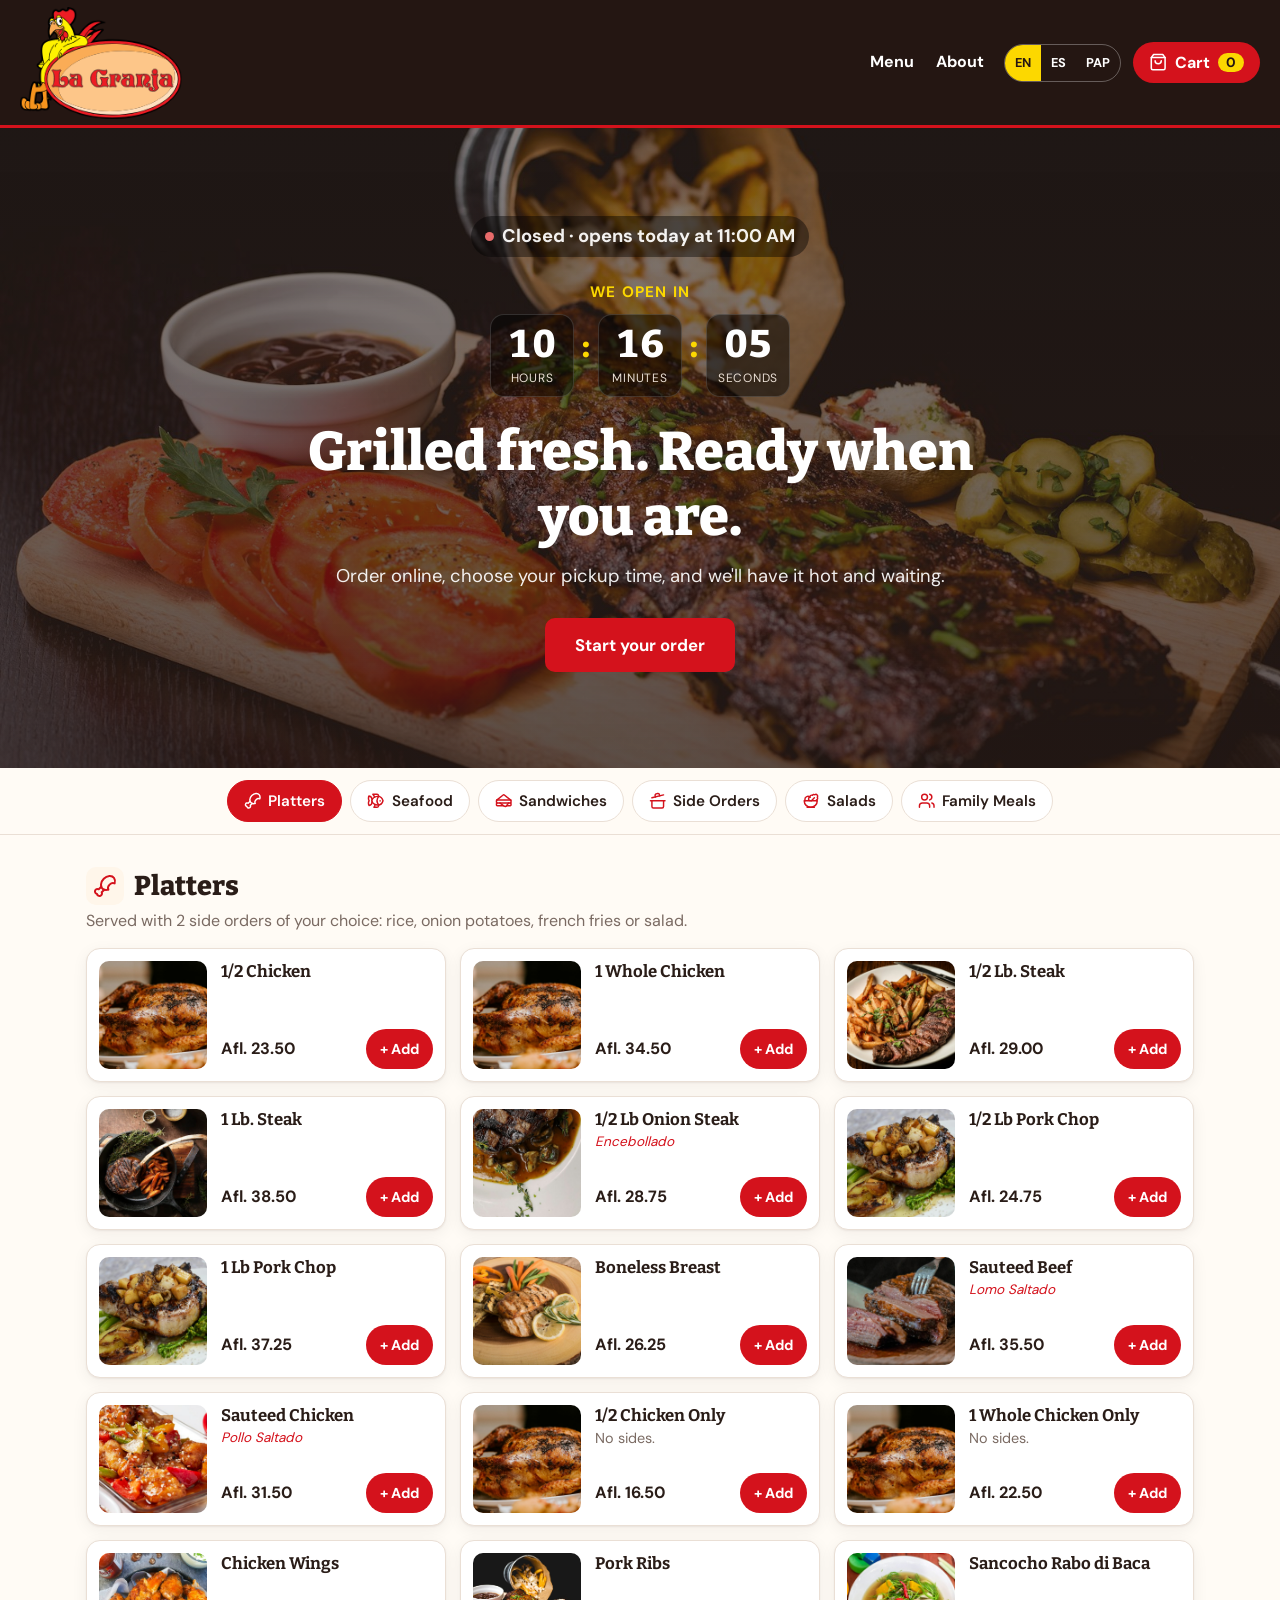
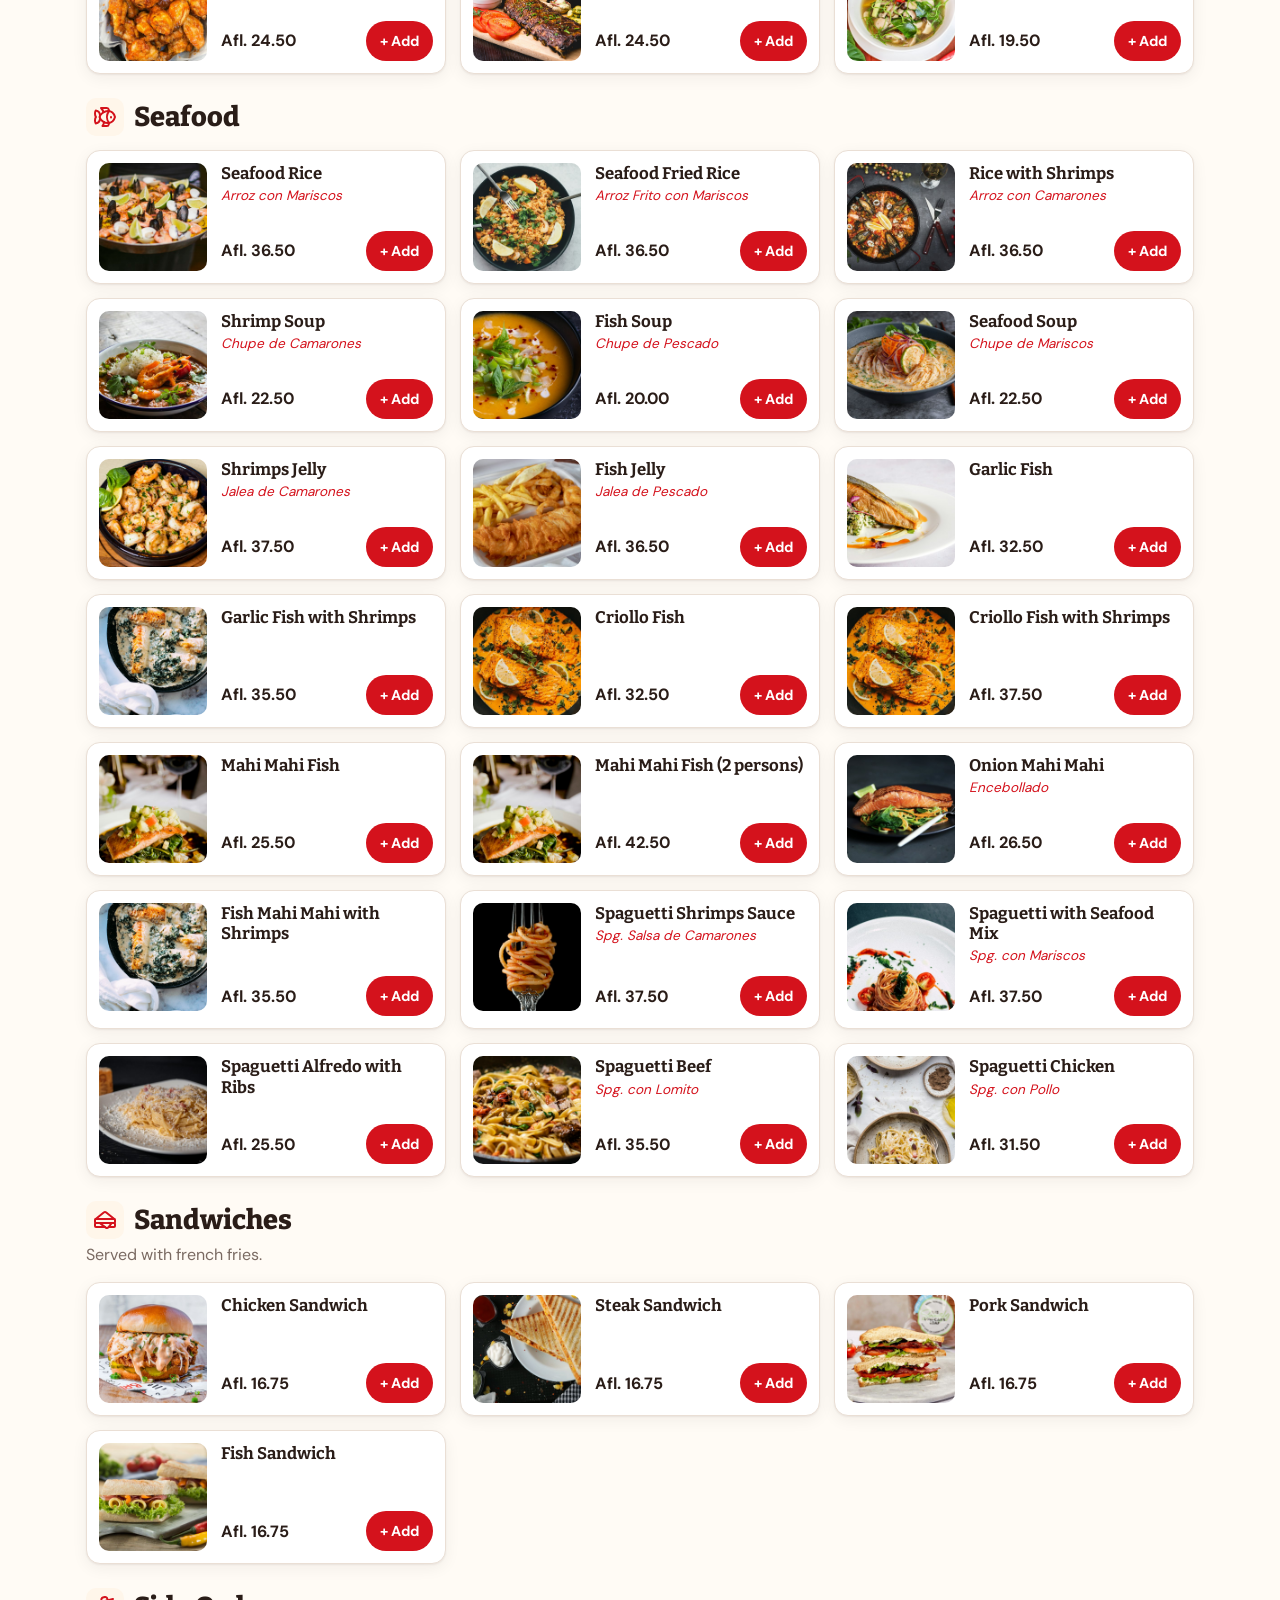
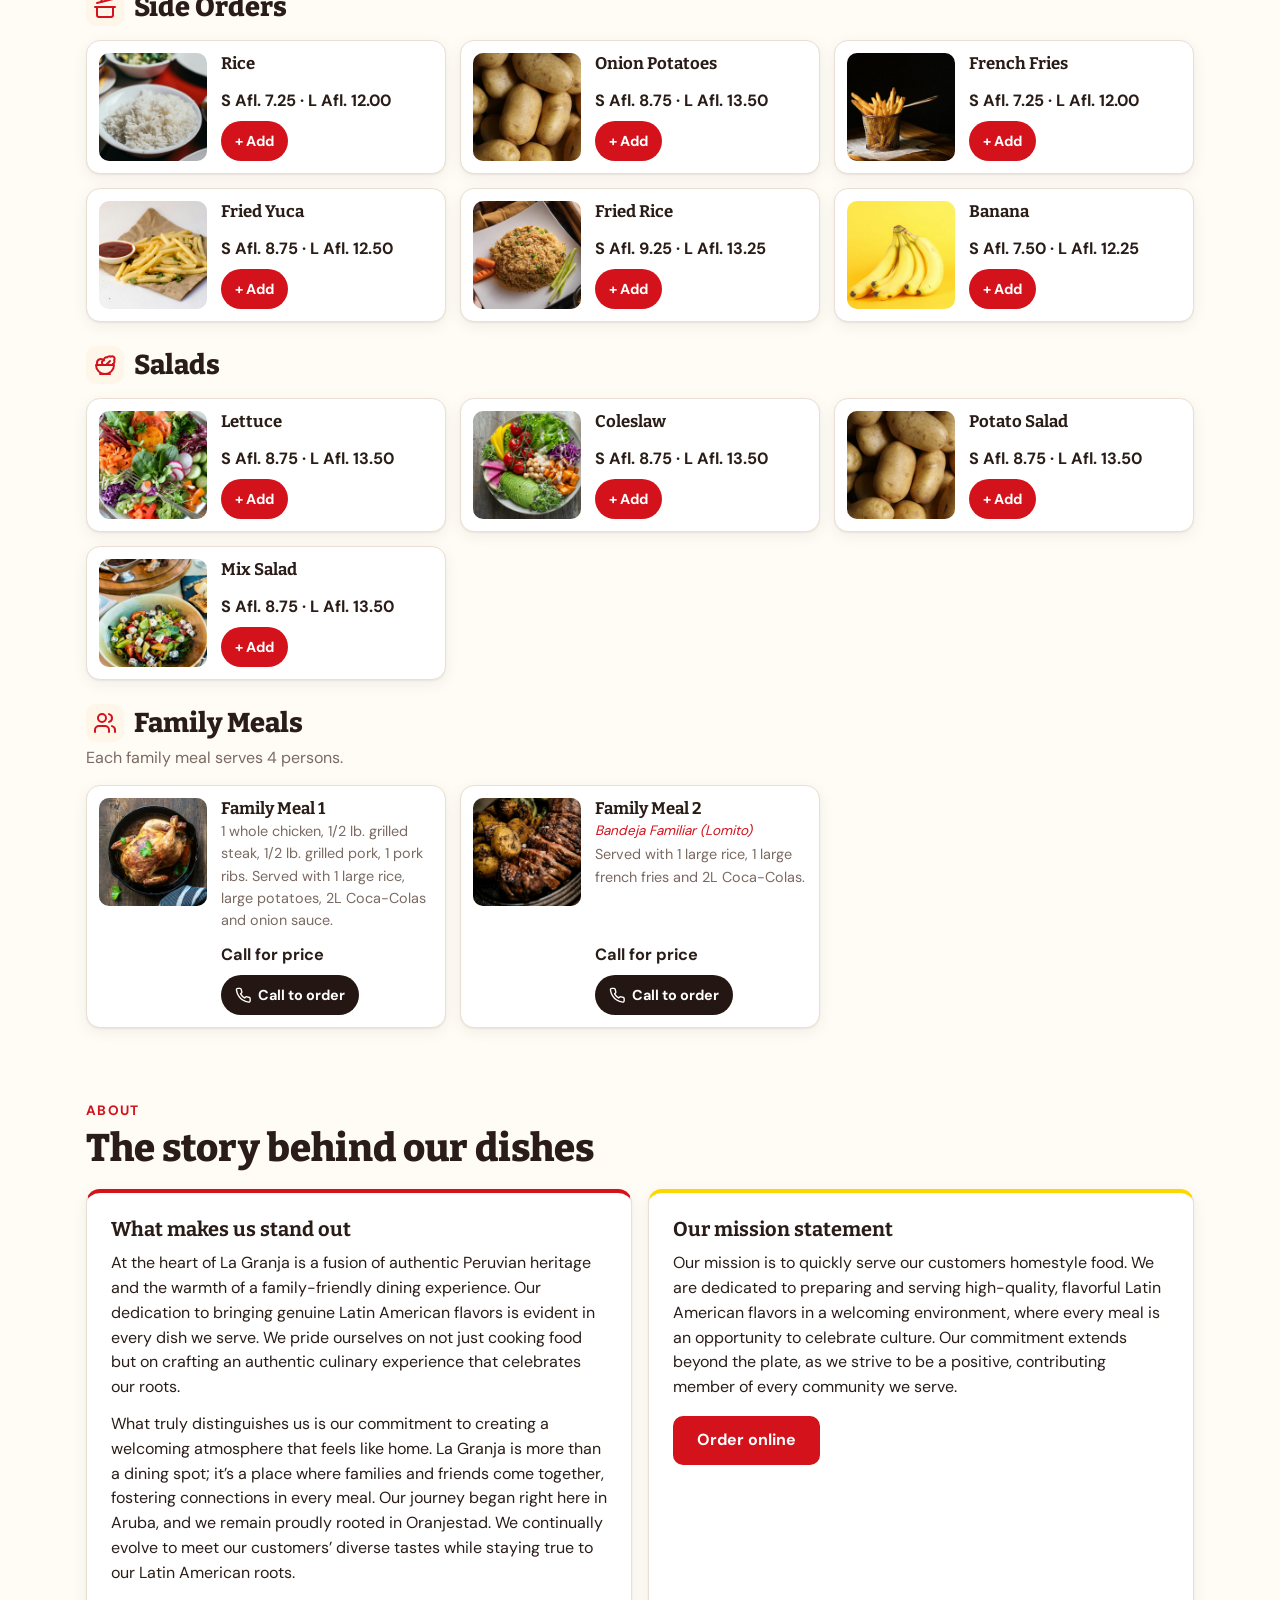
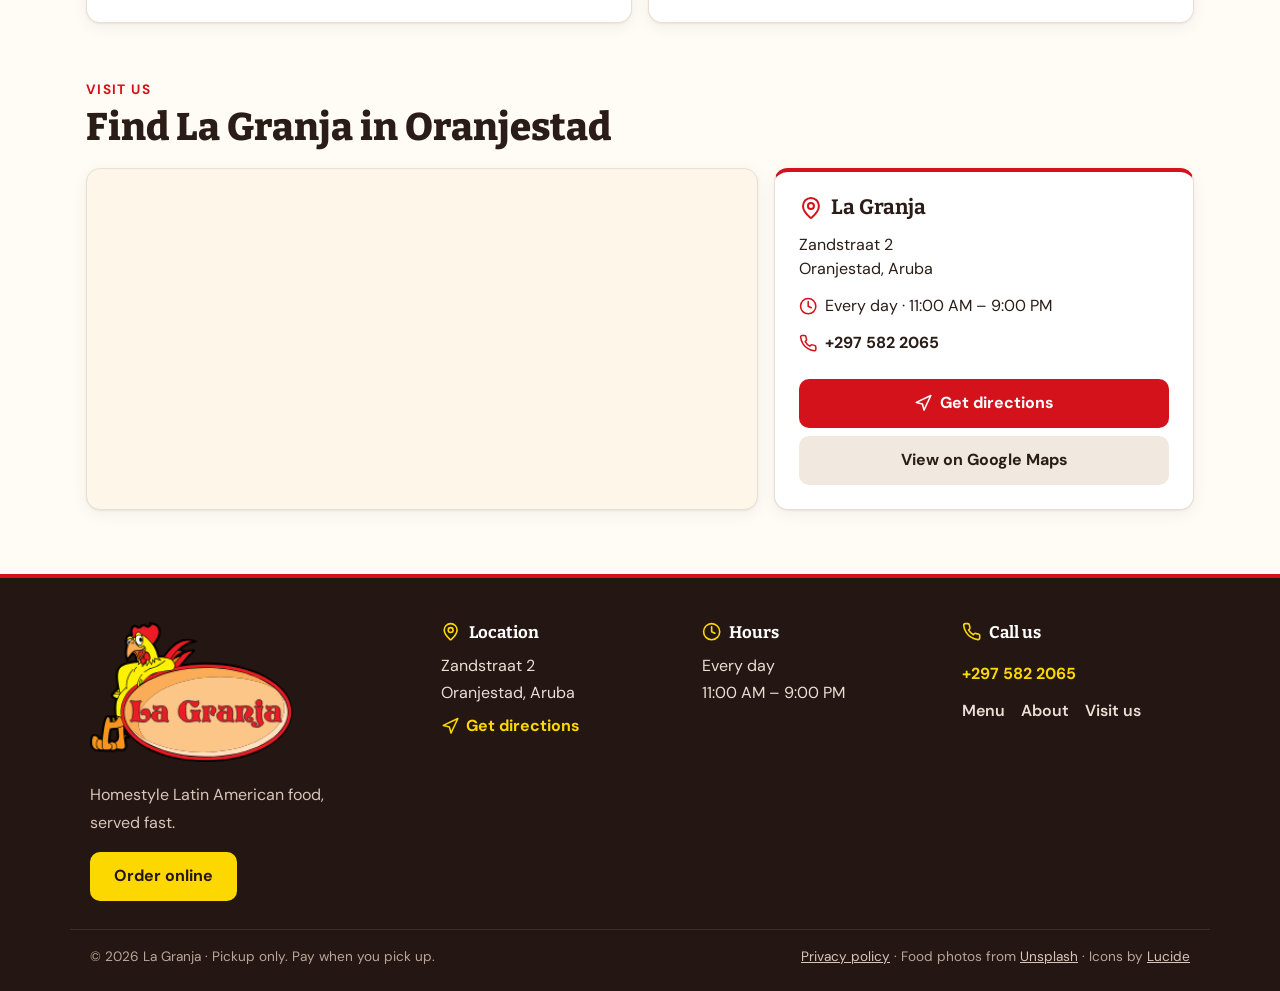
==== index.html @ 9189d730 "Add order numbers and an on-screen receipt Every order gets a short number like LG-7KQ4, shown at th" ====
<!DOCTYPE html>
<html lang="en">
<head>
  <meta charset="UTF-8">
  <meta name="viewport" content="width=device-width, initial-scale=1.0, viewport-fit=cover">
  <meta name="theme-color" content="#241612">
  <title>La Granja | Order for Pickup</title>
  <link rel="icon" type="image/png" href="images/logo.png">
  <meta name="description" content="Order chicken, steak, seafood and more online from La Granja at Zandstraat 2, Oranjestad, Aruba, and pick it up fresh. Open every day 11:00 AM – 9:00 PM.">
  <link rel="preload" href="fonts/dm-sans-latin-400-normal.woff2" as="font" type="font/woff2" crossorigin>
  <link rel="preload" href="fonts/bitter-latin-800-normal.woff2" as="font" type="font/woff2" crossorigin>
  <link rel="stylesheet" href="style.css?v=23">
</head>
<body>
  <!-- Icons: Lucide v0.460.0 (https://lucide.dev), ISC License.
       Copyright (c) Cole Bemis 2013-2022 (Feather, MIT) and Lucide Contributors 2022.
       Permission to use, copy, modify, and/or distribute this software for any purpose
       with or without fee is hereby granted, provided that the above copyright notice
       and this permission notice appear in all copies. -->
  <svg width="0" height="0" style="position:absolute" aria-hidden="true">
    <symbol id="i-shopping-bag" viewBox="0 0 24 24"><path d="M6 2 3 6v14a2 2 0 0 0 2 2h14a2 2 0 0 0 2-2V6l-3-4Z" /> <path d="M3 6h18" /> <path d="M16 10a4 4 0 0 1-8 0" /></symbol>
    <symbol id="i-drumstick" viewBox="0 0 24 24"><path d="M15.4 15.63a7.875 6 135 1 1 6.23-6.23 4.5 3.43 135 0 0-6.23 6.23" /> <path d="m8.29 12.71-2.6 2.6a2.5 2.5 0 1 0-1.65 4.65A2.5 2.5 0 1 0 8.7 18.3l2.59-2.59" /></symbol>
    <symbol id="i-fish" viewBox="0 0 24 24"><path d="M6.5 12c.94-3.46 4.94-6 8.5-6 3.56 0 6.06 2.54 7 6-.94 3.47-3.44 6-7 6s-7.56-2.53-8.5-6Z" /> <path d="M18 12v.5" /> <path d="M16 17.93a9.77 9.77 0 0 1 0-11.86" /> <path d="M7 10.67C7 8 5.58 5.97 2.73 5.5c-1 1.5-1 5 .23 6.5-1.24 1.5-1.24 5-.23 6.5C5.58 18.03 7 16 7 13.33" /> <path d="M10.46 7.26C10.2 5.88 9.17 4.24 8 3h5.8a2 2 0 0 1 1.98 1.67l.23 1.4" /> <path d="m16.01 17.93-.23 1.4A2 2 0 0 1 13.8 21H9.5a5.96 5.96 0 0 0 1.49-3.98" /></symbol>
    <symbol id="i-sandwich" viewBox="0 0 24 24"><path d="m2.37 11.223 8.372-6.777a2 2 0 0 1 2.516 0l8.371 6.777" /> <path d="M21 15a1 1 0 0 1 1 1v2a1 1 0 0 1-1 1h-5.25" /> <path d="M3 15a1 1 0 0 0-1 1v2a1 1 0 0 0 1 1h9" /> <path d="m6.67 15 6.13 4.6a2 2 0 0 0 2.8-.4l3.15-4.2" /> <rect width="20" height="4" x="2" y="11" rx="1" /></symbol>
    <symbol id="i-cooking-pot" viewBox="0 0 24 24"><path d="M2 12h20" /> <path d="M20 12v8a2 2 0 0 1-2 2H6a2 2 0 0 1-2-2v-8" /> <path d="m4 8 16-4" /> <path d="m8.86 6.78-.45-1.81a2 2 0 0 1 1.45-2.43l1.94-.48a2 2 0 0 1 2.43 1.46l.45 1.8" /></symbol>
    <symbol id="i-salad" viewBox="0 0 24 24"><path d="M7 21h10" /> <path d="M12 21a9 9 0 0 0 9-9H3a9 9 0 0 0 9 9Z" /> <path d="M11.38 12a2.4 2.4 0 0 1-.4-4.77 2.4 2.4 0 0 1 3.2-2.77 2.4 2.4 0 0 1 3.47-.63 2.4 2.4 0 0 1 3.37 3.37 2.4 2.4 0 0 1-1.1 3.7 2.51 2.51 0 0 1 .03 1.1" /> <path d="m13 12 4-4" /> <path d="M10.9 7.25A3.99 3.99 0 0 0 4 10c0 .73.2 1.41.54 2" /></symbol>
    <symbol id="i-users" viewBox="0 0 24 24"><path d="M16 21v-2a4 4 0 0 0-4-4H6a4 4 0 0 0-4 4v2" /> <circle cx="9" cy="7" r="4" /> <path d="M22 21v-2a4 4 0 0 0-3-3.87" /> <path d="M16 3.13a4 4 0 0 1 0 7.75" /></symbol>
    <symbol id="i-map-pin" viewBox="0 0 24 24"><path d="M20 10c0 4.993-5.539 10.193-7.399 11.799a1 1 0 0 1-1.202 0C9.539 20.193 4 14.993 4 10a8 8 0 0 1 16 0" /> <circle cx="12" cy="10" r="3" /></symbol>
    <symbol id="i-clock" viewBox="0 0 24 24"><circle cx="12" cy="12" r="10" /> <polyline points="12 6 12 12 16 14" /></symbol>
    <symbol id="i-phone" viewBox="0 0 24 24"><path d="M22 16.92v3a2 2 0 0 1-2.18 2 19.79 19.79 0 0 1-8.63-3.07 19.5 19.5 0 0 1-6-6 19.79 19.79 0 0 1-3.07-8.67A2 2 0 0 1 4.11 2h3a2 2 0 0 1 2 1.72 12.84 12.84 0 0 0 .7 2.81 2 2 0 0 1-.45 2.11L8.09 9.91a16 16 0 0 0 6 6l1.27-1.27a2 2 0 0 1 2.11-.45 12.84 12.84 0 0 0 2.81.7A2 2 0 0 1 22 16.92z" /></symbol>
    <symbol id="i-navigation" viewBox="0 0 24 24"><polygon points="3 11 22 2 13 21 11 13 3 11" /></symbol>
    <symbol id="i-house" viewBox="0 0 24 24"><path d="M15 21v-8a1 1 0 0 0-1-1h-4a1 1 0 0 0-1 1v8" /> <path d="M3 10a2 2 0 0 1 .709-1.528l7-5.999a2 2 0 0 1 2.582 0l7 5.999A2 2 0 0 1 21 10v9a2 2 0 0 1-2 2H5a2 2 0 0 1-2-2z" /></symbol>
    <symbol id="i-car" viewBox="0 0 24 24"><path d="M19 17h2c.6 0 1-.4 1-1v-3c0-.9-.7-1.7-1.5-1.9C18.7 10.6 16 10 16 10s-1.3-1.4-2.2-2.3c-.5-.4-1.1-.7-1.8-.7H5c-.6 0-1.1.4-1.4.9l-1.4 2.9A3.7 3.7 0 0 0 2 12v4c0 .6.4 1 1 1h2" /> <circle cx="7" cy="17" r="2" /> <path d="M9 17h6" /> <circle cx="17" cy="17" r="2" /></symbol>
    <symbol id="i-x" viewBox="0 0 24 24"><path d="M18 6 6 18" /> <path d="m6 6 12 12" /></symbol>
    <symbol id="i-circle-check" viewBox="0 0 24 24"><circle cx="12" cy="12" r="10" /> <path d="m9 12 2 2 4-4" /></symbol>
    <symbol id="i-circle-x" viewBox="0 0 24 24"><circle cx="12" cy="12" r="10" /> <path d="m15 9-6 6" /> <path d="m9 9 6 6" /></symbol>
    <symbol id="i-circle-alert" viewBox="0 0 24 24"><circle cx="12" cy="12" r="10" /> <line x1="12" x2="12" y1="8" y2="12" /> <line x1="12" x2="12.01" y1="16" y2="16" /></symbol>
  </svg>

  <!-- ===== TOP BAR ===== -->
  <header class="topbar">
    <a class="logo" href="#"><img src="images/logo.png" alt="La Granja"></a>
    <nav class="topnav">
      <a href="#menu" data-i18n="nav_menu">Menu</a>
      <a href="#about" data-i18n="nav_about">About</a>
    </nav>
    <div class="lang-switch" role="group" aria-label="Language" data-i18n-aria="language">
      <button type="button" data-lang="en" lang="en">EN</button>
      <button type="button" data-lang="es" lang="es">ES</button>
      <button type="button" data-lang="pap" lang="pap">PAP</button>
    </div>
    <button class="cart-button" id="openCart" aria-label="Open cart" data-i18n-aria="cart">
      <svg class="icon" aria-hidden="true"><use href="#i-shopping-bag"/></svg> <span class="cart-label" data-i18n="cart">Cart</span> <span class="cart-count" id="cartCount">0</span>
    </button>
  </header>

  <!-- ===== HERO ===== -->
  <section class="hero">
    <p class="open-status" id="openStatus"></p>
    <!-- Countdown to opening time (shown only while closed) -->
    <div class="countdown" id="countdown" role="timer" hidden>
      <p class="countdown-title" data-i18n="countdown_title">We open in</p>
      <div class="countdown-boxes">
        <div class="cd-box"><span id="cdH">00</span><small data-i18n="cd_hours">hours</small></div>
        <span class="cd-sep">:</span>
        <div class="cd-box"><span id="cdM">00</span><small data-i18n="cd_minutes">minutes</small></div>
        <span class="cd-sep">:</span>
        <div class="cd-box"><span id="cdS">00</span><small data-i18n="cd_seconds">seconds</small></div>
      </div>
    </div>
    <h1 data-i18n="hero_title">Grilled fresh. Ready when you are.</h1>
    <p data-i18n="hero_sub">Order online, choose your pickup time, and we'll have it hot and waiting.</p>
    <a href="#menu" class="btn" data-i18n="hero_cta">Start your order</a>
  </section>

  <!-- ===== CATEGORY TABS ===== -->
  <!-- The category bar only sticks while scrolling through the menu -->
  <div class="menu-wrap">
    <nav class="tabs" id="menu"></nav>

    <!-- ===== MENU (filled in by script.js) ===== -->
    <main class="menu" id="menuList"></main>
  </div>

  <!-- ===== INFO ===== -->
  <!-- ===== ABOUT ===== -->
  <section class="about" id="about">
    <p class="about-kicker" data-i18n="about_kicker">About</p>
    <h2 data-i18n="about_title">The story behind our dishes</h2>

    <div class="about-grid">
      <div class="about-card">
        <h3 data-i18n="about_h1">What makes us stand out</h3>
        <p data-i18n="about_p1">At the heart of La Granja is a fusion of authentic Peruvian heritage and the warmth of a family-friendly dining experience. Our dedication to bringing genuine Latin American flavors is evident in every dish we serve. We pride ourselves on not just cooking food but on crafting an authentic culinary experience that celebrates our roots.</p>
        <p data-i18n="about_p2">What truly distinguishes us is our commitment to creating a welcoming atmosphere that feels like home. La Granja is more than a dining spot; it’s a place where families and friends come together, fostering connections in every meal. Our journey began right here in Aruba, and we remain proudly rooted in Oranjestad. We continually evolve to meet our customers’ diverse tastes while staying true to our Latin American roots.</p>
      </div>
      <div class="about-card">
        <h3 data-i18n="about_h2">Our mission statement</h3>
        <p data-i18n="about_p3">Our mission is to quickly serve our customers homestyle food. We are dedicated to preparing and serving high-quality, flavorful Latin American flavors in a welcoming environment, where every meal is an opportunity to celebrate culture. Our commitment extends beyond the plate, as we strive to be a positive, contributing member of every community we serve.</p>
        <a href="#menu" class="btn" data-i18n="about_cta">Order online</a>
      </div>
    </div>
  </section>

  <!-- ===== MAP ===== -->
  <section class="find-us" id="find-us">
    <p class="about-kicker" data-i18n="find_kicker">Visit us</p>
    <h2 data-i18n="find_title">Find La Granja in Oranjestad</h2>
    <div class="find-grid">
      <div class="map-frame">
        <iframe src="https://maps.google.com/maps?q=12.520486,-70.031549&amp;z=18&amp;output=embed" title="Map: La Granja, Zandstraat 2, Oranjestad, Aruba"
                loading="lazy" referrerpolicy="no-referrer-when-downgrade" allowfullscreen></iframe>
      </div>
      <div class="find-card">
        <h3><svg class="icon" aria-hidden="true"><use href="#i-map-pin"/></svg> La Granja</h3>
        <p>Zandstraat 2<br>Oranjestad, Aruba</p>
        <p class="find-hours"><svg class="icon" aria-hidden="true"><use href="#i-clock"/></svg> <span><span data-i18n="info_every_day">Every day</span> · 11:00 AM – 9:00 PM</span></p>
        <p class="find-hours"><svg class="icon" aria-hidden="true"><use href="#i-phone"/></svg> <a href="tel:+2975822065">+297 582 2065</a></p>
        <div class="find-buttons">
          <a class="btn" href="https://www.google.com/maps/dir/?api=1&amp;destination=12.520486%2C-70.031549" target="_blank" rel="noopener"><svg class="icon" aria-hidden="true"><use href="#i-navigation"/></svg> <span data-i18n="info_directions">Get directions</span></a>
          <a class="btn btn-light" href="https://www.google.com/maps?cid=6213424868359497758" target="_blank" rel="noopener" data-i18n="view_on_maps">View on Google Maps</a>
        </div>
      </div>
    </div>
  </section>

  <!-- ===== FOOTER ===== -->
  <footer class="site-footer" id="contact">
    <div class="footer-grid">
      <div class="footer-brand">
        <img src="images/logo.png" alt="La Granja" class="footer-logo">
        <p data-i18n="footer_tagline">Homestyle Latin American food, served fast.</p>
        <a href="#menu" class="btn btn-yellow" data-i18n="about_cta">Order online</a>
      </div>
      <div>
        <h3><svg class="icon" aria-hidden="true"><use href="#i-map-pin"/></svg> <span data-i18n="info_location">Location</span></h3>
        <p>Zandstraat 2<br>Oranjestad, Aruba</p>
        <a class="footer-link" href="https://www.google.com/maps/dir/?api=1&amp;destination=12.520486%2C-70.031549" target="_blank" rel="noopener"><svg class="icon" aria-hidden="true"><use href="#i-navigation"/></svg> <span data-i18n="info_directions">Get directions</span></a>
      </div>
      <div>
        <h3><svg class="icon" aria-hidden="true"><use href="#i-clock"/></svg> <span data-i18n="info_hours">Hours</span></h3>
        <p><span data-i18n="info_every_day">Every day</span><br>11:00 AM – 9:00 PM</p>
      </div>
      <div>
        <h3><svg class="icon" aria-hidden="true"><use href="#i-phone"/></svg> <span data-i18n="info_call">Call us</span></h3>
        <p><a class="footer-link" href="tel:+2975822065">+297 582 2065</a></p>
        <nav class="footer-nav">
          <a href="#menu" data-i18n="nav_menu">Menu</a>
          <a href="#about" data-i18n="nav_about">About</a>
          <a href="#find-us" data-i18n="find_kicker">Visit us</a>
        </nav>
      </div>
    </div>
    <div class="footer-bottom">
      <span>© <span id="year"></span> La Granja · <span data-i18n="footer_pickup">Pickup only. Pay when you pick up.</span></span>
      <span><a href="privacy.html" data-i18n="privacy_link">Privacy policy</a> · <span data-i18n="footer_photos">Food photos from</span> <a href="https://unsplash.com">Unsplash</a> · <span data-i18n="footer_icons">Icons by</span> <a href="https://lucide.dev">Lucide</a></span>
    </div>
  </footer>

  <!-- ===== "VIEW ORDER" BAR (phones: bottom of the screen) ===== -->
  <button type="button" class="order-bar" id="orderBar" hidden>
    <span class="order-bar-count" id="orderBarCount">0</span>
    <span class="order-bar-label" data-i18n="view_order">View order</span>
    <span class="order-bar-total" id="orderBarTotal">Afl. 0.00</span>
  </button>

  <!-- ===== CART DRAWER ===== -->
  <div class="overlay" id="overlay"></div>
  <aside class="cart" id="cart" aria-label="Your order">
    <div class="cart-header">
      <h2 data-i18n="cart_title">Your Order</h2>
      <button class="close" id="closeCart" aria-label="Close cart" data-i18n-aria="close"><svg class="icon" aria-hidden="true"><use href="#i-x"/></svg></button>
    </div>

    <!-- On-screen receipt after an order (filled in by script.js) -->
    <div id="receipt" class="receipt" hidden></div>

    <div id="cartItems" class="cart-items"></div>

    <div class="cart-total">
      <span data-i18n="total">Total</span>
      <strong id="cartTotal">Afl. 0.00</strong>
    </div>

    <!-- CHECKOUT FORM -->
    <form id="orderForm" class="order-form">
      <p class="closed-notice" id="closedNotice" hidden></p>
      <h3 data-i18n="pickup_details">Pickup details</h3>

      <label><span data-i18n="f_name">Your name</span>
        <input type="text" name="name" required placeholder="Maria Croes" autocomplete="name" autocapitalize="words" enterkeyhint="next">
      </label>

      <label><span data-i18n="f_phone">Phone number</span>
        <input type="tel" name="phone" required placeholder="+297 560 1234" inputmode="tel" autocomplete="tel" enterkeyhint="next"
               pattern="[0-9+\(\)\-\s]{7,20}" title="Please enter a real phone number (at least 7 digits)" data-i18n-title="f_phone_title">
      </label>

      <label><span data-i18n="f_email">Email (in case we need to reach you)</span>
        <input type="email" name="email" required placeholder="you@example.com" inputmode="email" autocomplete="email" autocapitalize="off" spellcheck="false" enterkeyhint="next">
      </label>

      <fieldset class="pickup-method">
        <legend data-i18n="how_pickup">How will you pick up?</legend>
        <label class="choice"><input type="radio" name="pickup_method" value="Pickup inside" checked>
          <span><span class="pm-title"><svg class="icon" aria-hidden="true"><use href="#i-house"/></svg> <span data-i18n="pickup_inside">Pickup inside</span></span><br><small data-i18n="pickup_inside_sub">At the counter</small></span></label>
        <label class="choice"><input type="radio" name="pickup_method" value="Drive-thru">
          <span><span class="pm-title"><svg class="icon" aria-hidden="true"><use href="#i-car"/></svg> <span data-i18n="drive_thru">Drive-thru</span></span><br><small data-i18n="drive_thru_sub">Stay in your car</small></span></label>
      </fieldset>

      <label class="car-field" id="carField" hidden><span data-i18n="car_label">Your car (optional)</span>
        <input type="text" name="car" maxlength="60" autocomplete="off" placeholder="e.g. White Toyota Yaris" data-i18n-placeholder="car_ph">
      </label>

      <label><span data-i18n="pickup_in">I'll pick up in…</span>
        <select name="pickup_minutes" id="pickupMinutes" required>
          <option value="20">20 minutes</option>
          <option value="30" selected>30 minutes</option>
          <option value="45">45 minutes</option>
          <option value="60">1 hour</option>
          <option value="90">1 hour 30 minutes</option>
        </select>
      </label>

      <label><span data-i18n="notes_label">Special instructions (optional)</span>
        <textarea name="notes" rows="2" placeholder="Allergies, extra sauce, etc." data-i18n-placeholder="notes_ph"></textarea>
      </label>

      <!-- Spam trap: hidden from people, robots fill it in -->
      <input type="checkbox" name="botcheck" class="botcheck" tabindex="-1" autocomplete="off" aria-hidden="true">

      <p class="form-note" data-i18n="form_note">We may call to confirm your order. Large orders are confirmed by phone before we start cooking.</p>
      <p class="form-note"><span data-i18n="privacy_note">We only use your details for your order.</span> <a href="privacy.html" target="_blank" data-i18n="privacy_link">Privacy policy</a></p>
      <button type="submit" class="btn btn-full" id="submitBtn" data-i18n="place_order">Place order</button>
      <p class="form-message" id="formMessage"></p>
    </form>
  </aside>

  <!-- ===== OPTIONS POPUP (choose sides / size) ===== -->
  <div class="options" id="options" role="dialog" aria-label="Choose options">
    <div id="optionsBody"></div>
    <p class="form-message error" id="optionsError"></p>
    <div class="options-buttons">
      <button type="button" class="btn btn-light" id="optionsCancel" data-i18n="opt_cancel">Cancel</button>
      <button type="button" class="btn" id="optionsAdd" data-i18n="opt_add">Add to order</button>
    </div>
  </div>

  <div class="toast" id="toast" role="status"></div>

  <script src="i18n.js?v=23"></script>
  <script src="script.js?v=23"></script>
</body>
</html>
---- style.css ----
/* =========================================================
   LA GRANJA – STYLES
   Brand colors come from the logo. Change them here to restyle
   the whole site.
   ========================================================= */
/* Brand fonts (SIL Open Font License, see fonts/ folder) */
@font-face { font-family: "Bitter"; font-style: normal; font-weight: 700; font-display: swap; src: url("fonts/bitter-latin-700-normal.woff2") format("woff2"); }
@font-face { font-family: "Bitter"; font-style: normal; font-weight: 800; font-display: swap; src: url("fonts/bitter-latin-800-normal.woff2") format("woff2"); }
@font-face { font-family: "DM Sans"; font-style: normal; font-weight: 400; font-display: swap; src: url("fonts/dm-sans-latin-400-normal.woff2") format("woff2"); }
@font-face { font-family: "DM Sans"; font-style: normal; font-weight: 600; font-display: swap; src: url("fonts/dm-sans-latin-600-normal.woff2") format("woff2"); }
@font-face { font-family: "DM Sans"; font-style: normal; font-weight: 700; font-display: swap; src: url("fonts/dm-sans-latin-700-normal.woff2") format("woff2"); }

:root {
  --brand: #d4121c;         /* logo red (a touch deeper so white text reads well) */
  --brand-dark: #a50e16;
  --yellow: #fcd800;        /* logo yellow */
  --orange: #f09018;        /* logo orange */
  --peach: #fcc084;         /* logo peach */
  --cream: #fff6ea;         /* light peach for highlights */
  --dark: #241612;          /* warm near-black for header and footer */
  --text: #2a1d18;
  --muted: #7a6a62;
  --bg: #fffbf5;
  --card: #ffffff;
  --border: #eadfd5;
  --success: #15803d;
  --error: #b91c1c;

  --font-heading: "Bitter", Georgia, serif;
  --font-body: "DM Sans", system-ui, -apple-system, "Segoe UI", Roboto, sans-serif;

  --header-h: 72px;         /* height of the top bar while scrolling */
  --header-h-top: 128px;    /* height of the top bar at the top of the page */
  --logo-h: 112px;          /* logo size at the top of the page */
  --logo-h-small: 56px;     /* logo size while scrolling */
  --tabs-h: 60px;           /* height of the sticky category bar */
  --radius: 14px;
  --shadow: 0 1px 2px rgba(36, 22, 18, .06), 0 4px 16px rgba(36, 22, 18, .06);
}

* { box-sizing: border-box; margin: 0; padding: 0; }
html { scroll-behavior: smooth; }
body {
  font-family: var(--font-body);
  color: var(--text);
  background: var(--bg);
  line-height: 1.55;
  -webkit-font-smoothing: antialiased;
}
h1, h2, h3, h4 { font-family: var(--font-heading); line-height: 1.2; }
a { color: inherit; }

/* Icons (Lucide, see icons note in index.html) */
.icon {
  width: 1.15em; height: 1.15em; flex-shrink: 0;
  fill: none; stroke: currentColor; stroke-width: 2;
  stroke-linecap: round; stroke-linejoin: round;
  vertical-align: -0.2em;
}

/* ===== BUTTONS ===== */
.btn {
  display: inline-flex; align-items: center; justify-content: center; gap: 8px;
  background: var(--brand); color: #fff;
  padding: 12px 24px; border-radius: 10px; border: 0;
  font-family: var(--font-body); font-size: 1rem; font-weight: 700;
  text-decoration: none; cursor: pointer; transition: background .15s, transform .1s;
}
.btn:hover { background: var(--brand-dark); }
.btn:active { transform: translateY(1px); }
.btn:disabled { opacity: .55; cursor: not-allowed; }
.btn-full { width: 100%; text-align: center; }
.btn-light { background: #f1e8df; color: var(--text); }
.btn-light:hover { background: #e6d9cc; }
.btn-yellow { background: var(--yellow); color: var(--dark); }
.btn-yellow:hover { background: #ffe74d; }

/* ===== TOP BAR ===== */
.topbar {
  position: sticky; top: 0; z-index: 20;
  height: var(--header-h-top);
  transition: height .2s ease;
  display: flex; align-items: center;
  padding: 0 20px;
  background: var(--dark); color: #fff;
  border-bottom: 3px solid var(--brand);
}
.logo { display: block; line-height: 0; }
.logo img { height: var(--logo-h); width: auto; transition: height .2s ease; }
/* Shrink the top bar and logo once the visitor scrolls down */
body.scrolled .topbar { height: var(--header-h); }
body.scrolled .logo img { height: var(--logo-h-small); }
.topnav { display: flex; gap: 22px; margin-left: auto; margin-right: 20px; }
.topnav a { color: #fff; text-decoration: none; font-weight: 700; }
.topnav a:hover { color: var(--yellow); }

.lang-switch {
  display: flex; border: 1px solid rgba(255,255,255,.3); border-radius: 999px;
  overflow: hidden; margin-right: 12px; flex-shrink: 0;
}
.lang-switch button {
  background: none; border: 0; color: #fff; font-family: var(--font-body);
  font-weight: 700; font-size: .8rem; padding: 7px 10px; cursor: pointer;
}
.lang-switch button[aria-pressed="true"] { background: var(--yellow); color: var(--dark); }

.cart-button {
  display: inline-flex; align-items: center; gap: 8px;
  background: var(--brand); color: #fff; border: 0;
  padding: 10px 16px; border-radius: 999px;
  font-family: var(--font-body); font-size: 1rem; font-weight: 700; cursor: pointer;
}
.cart-button:hover { background: var(--brand-dark); }
.cart-count {
  background: var(--yellow); color: var(--dark); font-size: .85rem;
  border-radius: 999px; padding: 1px 8px; min-width: 24px; text-align: center;
}

/* ===== HERO ===== */
.hero {
  text-align: center; color: #fff;
  padding: 88px 20px 96px;
  background:
    linear-gradient(180deg, rgba(36,22,18,.55), rgba(36,22,18,.75)),
    url("images/hero.jpg") center/cover;
}
.hero h1 { font-size: clamp(2rem, 5.5vw, 3.4rem); font-weight: 800; margin: 0 auto 12px; max-width: 760px; }
.hero p { font-size: 1.15rem; margin: 0 auto 28px; opacity: .92; max-width: 620px; }
.hero .btn { padding: 14px 30px; font-size: 1.05rem; }

.open-status {
  display: inline-flex; align-items: center; gap: 8px;
  margin-bottom: 18px; padding: 6px 14px; border-radius: 999px;
  font-weight: 700; font-size: .9rem; background: rgba(0,0,0,.45); color: #fff;
}
.open-status::before {
  content: ""; width: 9px; height: 9px; border-radius: 50%; background: currentColor;
}
.open-status.is-open::before { background: #4ade80; box-shadow: 0 0 0 3px rgba(74,222,128,.3); }
.open-status.is-closed::before { background: #f87171; }

/* Countdown to opening */
.countdown { margin: -4px auto 22px; }
.countdown[hidden] { display: none; }
.hero .countdown-title {
  font-weight: 700; font-size: .95rem; text-transform: uppercase; letter-spacing: .08em;
  color: var(--yellow); margin: 0 auto 10px; opacity: 1;
}
.countdown-boxes { display: flex; justify-content: center; align-items: flex-start; gap: 8px; }
.cd-box {
  min-width: 84px; padding: 10px 8px 8px; border-radius: 14px;
  background: rgba(0,0,0,.5); border: 1px solid rgba(255,255,255,.15);
  display: flex; flex-direction: column; align-items: center;
}
.cd-box span {
  font-family: var(--font-heading); font-weight: 800; font-size: 2.4rem; line-height: 1;
  font-variant-numeric: tabular-nums; color: #fff;
}
.cd-box small { margin-top: 6px; font-size: .75rem; text-transform: uppercase; letter-spacing: .06em; color: #eadfd5; }
.cd-sep { font-family: var(--font-heading); font-weight: 800; font-size: 2rem; color: var(--yellow); padding-top: 8px; }
@media (max-width: 600px) {
  .cd-box { min-width: 70px; padding: 8px 6px 6px; }
  .cd-box span { font-size: 2rem; }
  .cd-sep { font-size: 1.6rem; padding-top: 6px; }
}

/* ===== STICKY CATEGORY BAR ===== */
.tabs {
  position: sticky; top: var(--header-h); z-index: 15;
  display: flex; gap: 8px; overflow-x: auto; scrollbar-width: none;
  padding: 12px 16px; background: rgba(255, 251, 245, .96);
  backdrop-filter: blur(6px); border-bottom: 1px solid var(--border);
}
.tabs::-webkit-scrollbar { display: none; }
@media (min-width: 900px) { .tabs { justify-content: center; } }
.tab {
  display: inline-flex; align-items: center; gap: 7px; flex-shrink: 0;
  background: var(--card); border: 1px solid var(--border); color: var(--text);
  padding: 8px 16px; border-radius: 999px; cursor: pointer;
  font-family: var(--font-body); font-size: .95rem; font-weight: 600; white-space: nowrap;
}
.tab .icon { color: var(--brand); }
.tab:hover { border-color: var(--peach); }
.tab.active { background: var(--brand); color: #fff; border-color: var(--brand); }
.tab.active .icon { color: #fff; }

/* ===== MENU ===== */
.menu { max-width: 1140px; margin: 0 auto; padding: 8px 16px 16px; }
.menu-section { scroll-margin-top: calc(var(--header-h) + var(--tabs-h) + 8px); padding-top: 24px; }
.category-title {
  display: flex; align-items: center; gap: 10px;
  font-size: 1.7rem; font-weight: 800;
}
.category-title .icon {
  width: 38px; height: 38px; padding: 7px; border-radius: 10px;
  background: var(--cream); color: var(--brand);
}
.category-note { color: var(--muted); margin-top: 4px; }
.grid {
  display: grid; gap: 14px; margin-top: 14px;
  grid-template-columns: repeat(auto-fill, minmax(min(340px, 100%), 1fr));
}
.item {
  background: var(--card); border: 1px solid var(--border);
  border-radius: var(--radius); padding: 12px; box-shadow: var(--shadow);
  display: flex; gap: 14px; align-items: stretch; transition: border-color .15s;
}
.item:hover { border-color: var(--peach); }
.item-photo {
  width: 108px; height: 108px; flex-shrink: 0;
  object-fit: cover; border-radius: 10px; background: var(--border);
}
.item-photo-empty { display: flex; align-items: center; justify-content: center; background: var(--cream); color: var(--brand); }
.item-photo-empty .icon { width: 40px; height: 40px; }
.item-info { display: flex; flex-direction: column; gap: 2px; flex: 1; min-width: 0; }
.item h4 { font-size: 1.05rem; font-weight: 700; }
.item-sub { color: var(--brand); font-size: .85rem; font-style: italic; }
.item p { color: var(--muted); font-size: .9rem; }
.item-bottom {
  display: flex; justify-content: space-between; align-items: center;
  gap: 8px; margin-top: auto; padding-top: 8px; flex-wrap: wrap;
}
.price { font-weight: 800; font-size: 1.02rem; }
.add-btn {
  display: inline-flex; align-items: center; gap: 6px;
  background: var(--brand); color: #fff; border: 0;
  padding: 8px 14px; border-radius: 999px; font-family: var(--font-body);
  font-weight: 700; font-size: .9rem; cursor: pointer; text-decoration: none; white-space: nowrap;
}
.add-btn:hover { background: var(--brand-dark); }
.call-btn { background: var(--dark); }
.call-btn:hover { background: #000; }

/* ===== ABOUT ===== */
.about {
  max-width: 1140px; margin: 56px auto 0; padding: 0 16px;
  scroll-margin-top: calc(var(--header-h) + 16px);
}
.about-kicker { color: var(--brand); font-weight: 800; text-transform: uppercase; letter-spacing: .1em; font-size: .85rem; }
.about h2 { font-size: clamp(1.7rem, 4vw, 2.4rem); font-weight: 800; margin: 4px 0 18px; }
.about-grid { display: grid; gap: 16px; grid-template-columns: repeat(auto-fit, minmax(min(320px, 100%), 1fr)); }
.about-card {
  background: var(--card); border: 1px solid var(--border); border-top: 4px solid var(--brand);
  border-radius: var(--radius); padding: 24px; box-shadow: var(--shadow);
}
.about-card:nth-child(2) { border-top-color: var(--yellow); }
.about-card h3 { font-size: 1.25rem; margin-bottom: 10px; }
.about-card p { margin-bottom: 12px; }
.about-card .btn { margin-top: 4px; }

/* ===== MAP / FIND US ===== */
.find-us { max-width: 1140px; margin: 56px auto 0; padding: 0 16px; scroll-margin-top: calc(var(--header-h) + 16px); }
.find-us h2 { font-size: clamp(1.7rem, 4vw, 2.4rem); font-weight: 800; margin: 4px 0 18px; }
.find-grid { display: grid; gap: 16px; grid-template-columns: 1.6fr 1fr; align-items: stretch; }
.map-frame {
  border-radius: var(--radius); overflow: hidden; border: 1px solid var(--border);
  box-shadow: var(--shadow); min-height: 340px; background: var(--cream);
}
.map-frame iframe { width: 100%; height: 100%; min-height: 340px; border: 0; display: block; }
.find-card {
  background: var(--card); border: 1px solid var(--border); border-top: 4px solid var(--brand);
  border-radius: var(--radius); padding: 24px; box-shadow: var(--shadow);
  display: flex; flex-direction: column; gap: 12px;
}
.find-card h3 { display: flex; align-items: center; gap: 8px; font-size: 1.3rem; }
.find-card h3 .icon, .find-hours .icon { color: var(--brand); }
.find-hours { display: flex; align-items: center; gap: 8px; }
.find-hours a { font-weight: 700; color: var(--text); text-decoration: none; }
.find-buttons { display: flex; flex-direction: column; gap: 8px; margin-top: auto; }
@media (max-width: 760px) { .find-grid { grid-template-columns: 1fr; } .map-frame, .map-frame iframe { min-height: 280px; } }

/* ===== PRIVACY POLICY PAGE ===== */
.policy { max-width: 760px; margin: 0 auto; padding: 28px 18px 8px; }
.policy-back { display: inline-block; margin-bottom: 18px; color: var(--brand); font-weight: 700; text-decoration: none; }
.policy-back:hover { text-decoration: underline; }
.policy h1 { font-size: clamp(1.9rem, 5vw, 2.6rem); font-weight: 800; }
.policy-updated { color: var(--muted); margin: 4px 0 20px; font-size: .95rem; }
.policy h2 { font-size: 1.3rem; margin: 28px 0 8px; padding-top: 18px; border-top: 1px solid var(--border); }
.policy p { margin-bottom: 10px; }
.policy ul { margin: 0 0 10px 22px; }
.policy li { margin-bottom: 6px; }
.policy a { color: var(--brand); font-weight: 600; }
.policy [hidden] { display: none; }
.form-note a { color: var(--brand); font-weight: 600; }

/* ===== FOOTER ===== */
.site-footer { margin-top: 64px; background: var(--dark); color: #eadfd5; border-top: 4px solid var(--brand); }
.footer-grid {
  max-width: 1140px; margin: 0 auto; padding: 44px 20px 28px;
  display: grid; gap: 32px; grid-template-columns: 1.4fr 1fr 1fr 1fr;
}
.footer-logo { height: 140px; width: auto; margin-bottom: 12px; }
.footer-brand p { color: #d6c7bb; margin-bottom: 16px; max-width: 280px; }
.site-footer h3 {
  display: flex; align-items: center; gap: 8px;
  font-size: 1.05rem; color: #fff; margin-bottom: 10px;
}
.site-footer h3 .icon { color: var(--yellow); }
.site-footer p { line-height: 1.7; }
.footer-link {
  display: inline-flex; align-items: center; gap: 6px; margin-top: 8px;
  color: var(--yellow); font-weight: 700; text-decoration: none;
}
.footer-link:hover { text-decoration: underline; }
.footer-nav { display: flex; gap: 16px; margin-top: 12px; }
.footer-nav a { color: #eadfd5; text-decoration: none; font-weight: 600; }
.footer-nav a:hover { color: var(--yellow); }
.footer-bottom {
  border-top: 1px solid rgba(255,255,255,.1);
  max-width: 1140px; margin: 0 auto; padding: 16px 20px 24px;
  display: flex; justify-content: space-between; gap: 8px 16px; flex-wrap: wrap;
  font-size: .85rem; color: #b8a79a;
}
.footer-bottom a { color: #d6c7bb; }
@media (max-width: 860px) { .footer-grid { grid-template-columns: 1fr 1fr; } .footer-brand { grid-column: 1 / -1; } }
@media (max-width: 480px) { .footer-grid { grid-template-columns: 1fr; gap: 26px; } }

/* ===== CART DRAWER ===== */
.overlay { position: fixed; inset: 0; background: rgba(36,22,18,.5); display: none; z-index: 30; }
.overlay.show { display: block; }
.cart {
  position: fixed; top: 0; right: 0; height: 100%;
  width: min(440px, 100%); background: #fff; z-index: 40;
  padding: 20px; overflow-y: auto;
  transform: translateX(100%); transition: transform .25s ease;
}
.cart.open { transform: translateX(0); box-shadow: -8px 0 30px rgba(0,0,0,.15); }
.cart-header { display: flex; justify-content: space-between; align-items: center; margin-bottom: 12px; }
.cart-header h2 { font-size: 1.6rem; }
.close {
  display: inline-flex; align-items: center; justify-content: center;
  width: 40px; height: 40px; border-radius: 50%;
  background: #f5ede6; border: 0; color: var(--text); cursor: pointer;
}
.close:hover { background: #ebe0d6; }
.close .icon { width: 22px; height: 22px; }
.cart-items { border-top: 1px solid var(--border); }
.cart-empty { color: var(--muted); padding: 16px 0; }
.cart-line {
  display: flex; justify-content: space-between; align-items: center; gap: 8px;
  padding: 12px 0; border-bottom: 1px solid var(--border);
}
.cart-line-name { font-weight: 700; }
.cart-line-price { color: var(--muted); font-size: .9rem; }
.qty { display: flex; align-items: center; gap: 8px; }
.qty button {
  width: 30px; height: 30px; border-radius: 50%;
  border: 1px solid var(--border); background: #fff; cursor: pointer; font-size: 1rem;
}
.qty button:hover { border-color: var(--brand); color: var(--brand); }
.cart-total { display: flex; justify-content: space-between; font-size: 1.25rem; padding: 16px 0; }
.cart-total strong { font-family: var(--font-heading); }

/* ===== ON-SCREEN RECEIPT ===== */
.receipt[hidden] { display: none; }
.cart.showing-receipt #cartItems,
.cart.showing-receipt .cart-total,
.cart.showing-receipt #orderForm { display: none; }
.receipt { display: flex; flex-direction: column; gap: 14px; padding-top: 6px; }
.rc-head { text-align: center; }
.rc-head .icon { width: 52px; height: 52px; color: var(--success); }
.rc-head h3 { font-size: 1.6rem; margin-top: 6px; }
.rc-head p { color: var(--muted); }
.rc-number {
  text-align: center; background: var(--cream); border: 2px dashed var(--brand);
  border-radius: 16px; padding: 14px;
}
.rc-number small { display: block; text-transform: uppercase; letter-spacing: .08em; font-weight: 700; color: var(--muted); font-size: .8rem; }
.rc-number strong { font-family: var(--font-heading); font-size: 2.6rem; font-weight: 800; color: var(--brand); letter-spacing: .04em; }
.rc-hint { text-align: center; font-size: .9rem; color: var(--muted); }
.rc-facts { display: grid; gap: 8px; background: #fff; border: 1px solid var(--border); border-radius: 12px; padding: 12px 14px; }
.rc-facts div { display: flex; justify-content: space-between; gap: 12px; }
.rc-facts dt { display: inline-flex; align-items: center; gap: 6px; color: var(--muted); }
.rc-facts dt .icon { color: var(--brand); }
.rc-facts dd { font-weight: 700; text-align: right; }
.rc-call { display: flex; gap: 8px; align-items: flex-start; background: #fff7e0; border: 1px solid #f5d27a; border-radius: 10px; padding: 10px 12px; font-weight: 600; }
.rc-lines { list-style: none; border-top: 1px solid var(--border); }
.rc-lines li { display: flex; gap: 10px; padding: 10px 0; border-bottom: 1px solid var(--border); }
.rc-qty { font-weight: 700; color: var(--brand); min-width: 28px; }
.rc-name { flex: 1; font-weight: 600; }
.rc-name small { display: block; font-weight: 400; color: var(--muted); }
.rc-price { font-weight: 700; white-space: nowrap; }
.rc-total { display: flex; justify-content: space-between; font-size: 1.25rem; }
.rc-total strong { font-family: var(--font-heading); }
.rc-pay { font-weight: 700; color: var(--success); }
.rc-help { color: var(--muted); font-size: .95rem; }
.rc-help a { color: var(--brand); font-weight: 700; }

/* ===== CHECKOUT FORM ===== */
.order-form { display: flex; flex-direction: column; gap: 12px; }
.order-form h3 { font-size: 1.2rem; }
.order-form label { display: flex; flex-direction: column; gap: 4px; font-weight: 600; font-size: .95rem; }
.order-form input, .order-form select, .order-form textarea {
  padding: 11px 12px; border: 1px solid var(--border); border-radius: 10px;
  font-size: 1rem; font-family: inherit; background: #fff; color: var(--text);
}
.order-form input:focus, .order-form select:focus, .order-form textarea:focus {
  outline: 2px solid var(--peach); border-color: var(--brand);
}
.form-note { color: var(--muted); font-size: .85rem; }
.botcheck { display: none; }

.choice {
  display: flex; align-items: center; gap: 10px;
  padding: 10px 12px; border: 1px solid var(--border); border-radius: 10px;
  margin-bottom: 6px; cursor: pointer; background: #fff;
}
.choice:has(input:checked) { border-color: var(--brand); background: var(--cream); }
.choice input { width: 18px; height: 18px; accent-color: var(--brand); flex-shrink: 0; }
.choice-price { margin-left: auto; font-weight: 700; }

.pickup-method { border: 0; display: grid; grid-template-columns: 1fr 1fr; gap: 8px; }
.pickup-method legend { font-weight: 600; font-size: .95rem; margin-bottom: 6px; }
.order-form .pickup-method .choice { flex-direction: row; align-items: center; font-weight: 700; margin: 0; padding: 10px; gap: 8px; }
.pickup-method .choice > span { text-align: left; line-height: 1.3; }
.pm-title { display: inline-flex; align-items: center; gap: 6px; }
.pm-title .icon { color: var(--brand); }
.pickup-method small { color: var(--muted); font-weight: 400; }
.car-field[hidden] { display: none; }

.closed-notice {
  display: flex; gap: 10px; align-items: flex-start;
  background: #fef2f2; color: #991b1b; border: 1px solid #fecaca;
  border-radius: 10px; padding: 12px; font-weight: 600;
}
.closed-notice[hidden] { display: none; }

.form-message { font-weight: 600; }
.form-message:empty { display: none; }
.form-message.success, .form-message.error {
  display: flex; gap: 10px; align-items: flex-start; border-radius: 12px; padding: 14px;
}
.form-message.success { color: var(--success); background: #f0fdf4; border: 2px solid var(--success); }
.form-message.error { color: var(--error); background: #fef2f2; border: 1px solid #fecaca; }
.form-message .icon { width: 22px; height: 22px; margin-top: 1px; }
.form-message.success:empty, .form-message.error:empty { display: none; }

/* ===== OPTIONS POPUP ===== */
.options {
  position: fixed; z-index: 50; left: 50%; top: 50%;
  transform: translate(-50%, -50%) scale(.95);
  width: min(420px, calc(100% - 32px)); max-height: calc(100% - 32px); overflow-y: auto;
  background: #fff; border-radius: 18px; padding: 22px;
  box-shadow: 0 20px 50px rgba(0,0,0,.25);
  opacity: 0; pointer-events: none; transition: opacity .15s, transform .15s;
}
.options.open { opacity: 1; pointer-events: auto; transform: translate(-50%, -50%) scale(1); }
.options h3 { font-size: 1.35rem; margin-bottom: 12px; }
.options fieldset { border: 0; margin-bottom: 14px; }
.options legend { font-weight: 700; margin-bottom: 6px; }
.options-buttons { display: flex; gap: 8px; margin-top: 8px; }
.options-buttons .btn { flex: 1; }

/* ===== TOAST ===== */
.toast {
  position: fixed; left: 50%; bottom: 20px; z-index: 60;
  transform: translate(-50%, 20px); width: min(420px, calc(100% - 32px));
  background: var(--dark); color: #fff; padding: 12px 16px; border-radius: 12px;
  font-size: .95rem; opacity: 0; pointer-events: none; transition: opacity .2s, transform .2s;
}
.toast.show { opacity: 1; transform: translate(-50%, 0); }

/* ===== PHONE-FRIENDLY EXTRAS ===== */
body.no-scroll { overflow: hidden; }

/* "View order" bar */
.order-bar {
  position: fixed; z-index: 25;
  left: 12px; right: 12px; bottom: calc(12px + env(safe-area-inset-bottom));
  margin: 0 auto; max-width: 520px;
  display: flex; align-items: center; gap: 12px;
  padding: 14px 18px; border: 0; border-radius: 14px;
  background: var(--brand); color: #fff; cursor: pointer;
  font-family: var(--font-body); font-size: 1.05rem; font-weight: 700;
  box-shadow: 0 10px 30px rgba(212, 18, 28, .35), 0 2px 6px rgba(0,0,0,.15);
}
.order-bar[hidden] { display: none; }
.order-bar:hover { background: var(--brand-dark); }
.order-bar-count {
  background: var(--yellow); color: var(--dark); border-radius: 8px;
  min-width: 30px; padding: 2px 8px; text-align: center;
}
.order-bar-label { flex: 1; text-align: left; }
.order-bar-total { font-family: var(--font-heading); font-weight: 800; }
body.has-order-bar { padding-bottom: calc(84px + env(safe-area-inset-bottom)); }
body.has-order-bar .toast { bottom: calc(92px + env(safe-area-inset-bottom)); }

/* Bounce when something is added */
@keyframes bump { 0% { transform: scale(1); } 40% { transform: scale(1.08); } 100% { transform: scale(1); } }
.bump { animation: bump .35s ease; }

/* Order button stays visible at the bottom of the checkout */
#submitBtn {
  position: sticky; bottom: calc(10px + env(safe-area-inset-bottom)); z-index: 2;
  padding: 15px; font-size: 1.05rem; box-shadow: 0 6px 18px rgba(212, 18, 28, .3);
}
#submitBtn:disabled { box-shadow: none; }
.cart { padding-bottom: calc(20px + env(safe-area-inset-bottom)); overscroll-behavior: contain; }
.options { overscroll-behavior: contain; }

/* Comfortable tap targets (at least 40px) */
.qty button { width: 40px; height: 40px; font-size: 1.2rem; }
.add-btn { min-height: 40px; }
.tab { min-height: 42px; }
.choice { min-height: 48px; }
.lang-switch button { min-height: 36px; }

/* ===== PHONES ===== */
@media (max-width: 600px) {
  :root { --header-h: 64px; --header-h-top: 112px; --logo-h: 96px; --logo-h-small: 48px; --tabs-h: 56px; }
  .topbar { padding: 0 12px; }
  .topnav { display: none; }
  .lang-switch { margin-left: auto; margin-right: 8px; }
  .cart-button { padding: 9px 12px; }
  .cart-button .cart-label { display: none; }
  .hero { padding: 36px 18px 44px; }
  .hero h1 { font-size: 1.85rem; }
  .hero p { font-size: 1rem; margin-bottom: 20px; }
  .open-status { margin-bottom: 12px; }
  .lang-switch button { min-height: 40px; padding: 6px 9px; }

  /* Size / sides popup slides up from the bottom */
  .options {
    left: 0; right: 0; top: auto; bottom: 0; width: 100%; max-height: 88%;
    border-radius: 20px 20px 0 0;
    padding: 18px 18px calc(18px + env(safe-area-inset-bottom));
    transform: translateY(100%); transition: transform .25s ease, opacity .15s;
  }
  .options.open { transform: translateY(0); }
  .options::before {
    content: ""; display: block; width: 44px; height: 5px; border-radius: 3px;
    background: #e0d4c8; margin: 0 auto 14px;
  }
  .tabs { padding: 10px 12px; }
  .item-photo { width: 96px; height: 96px; }
}
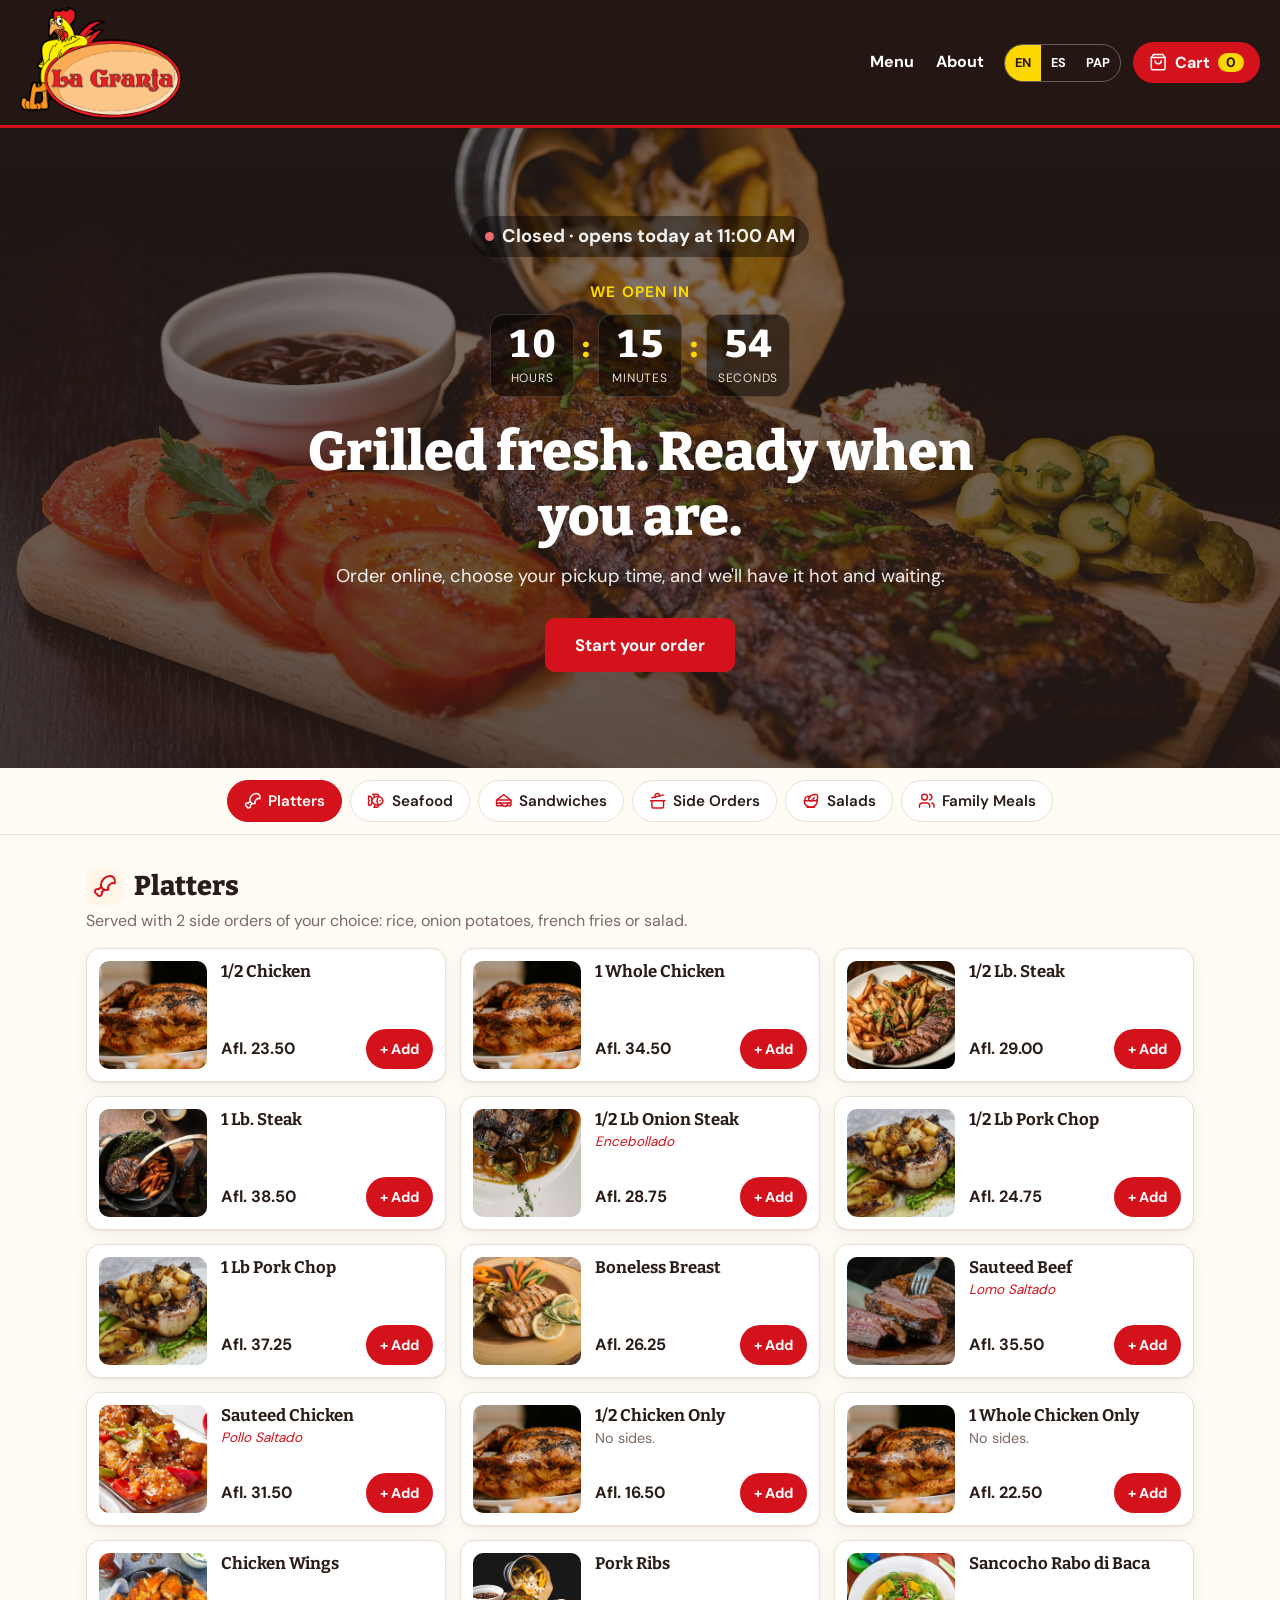
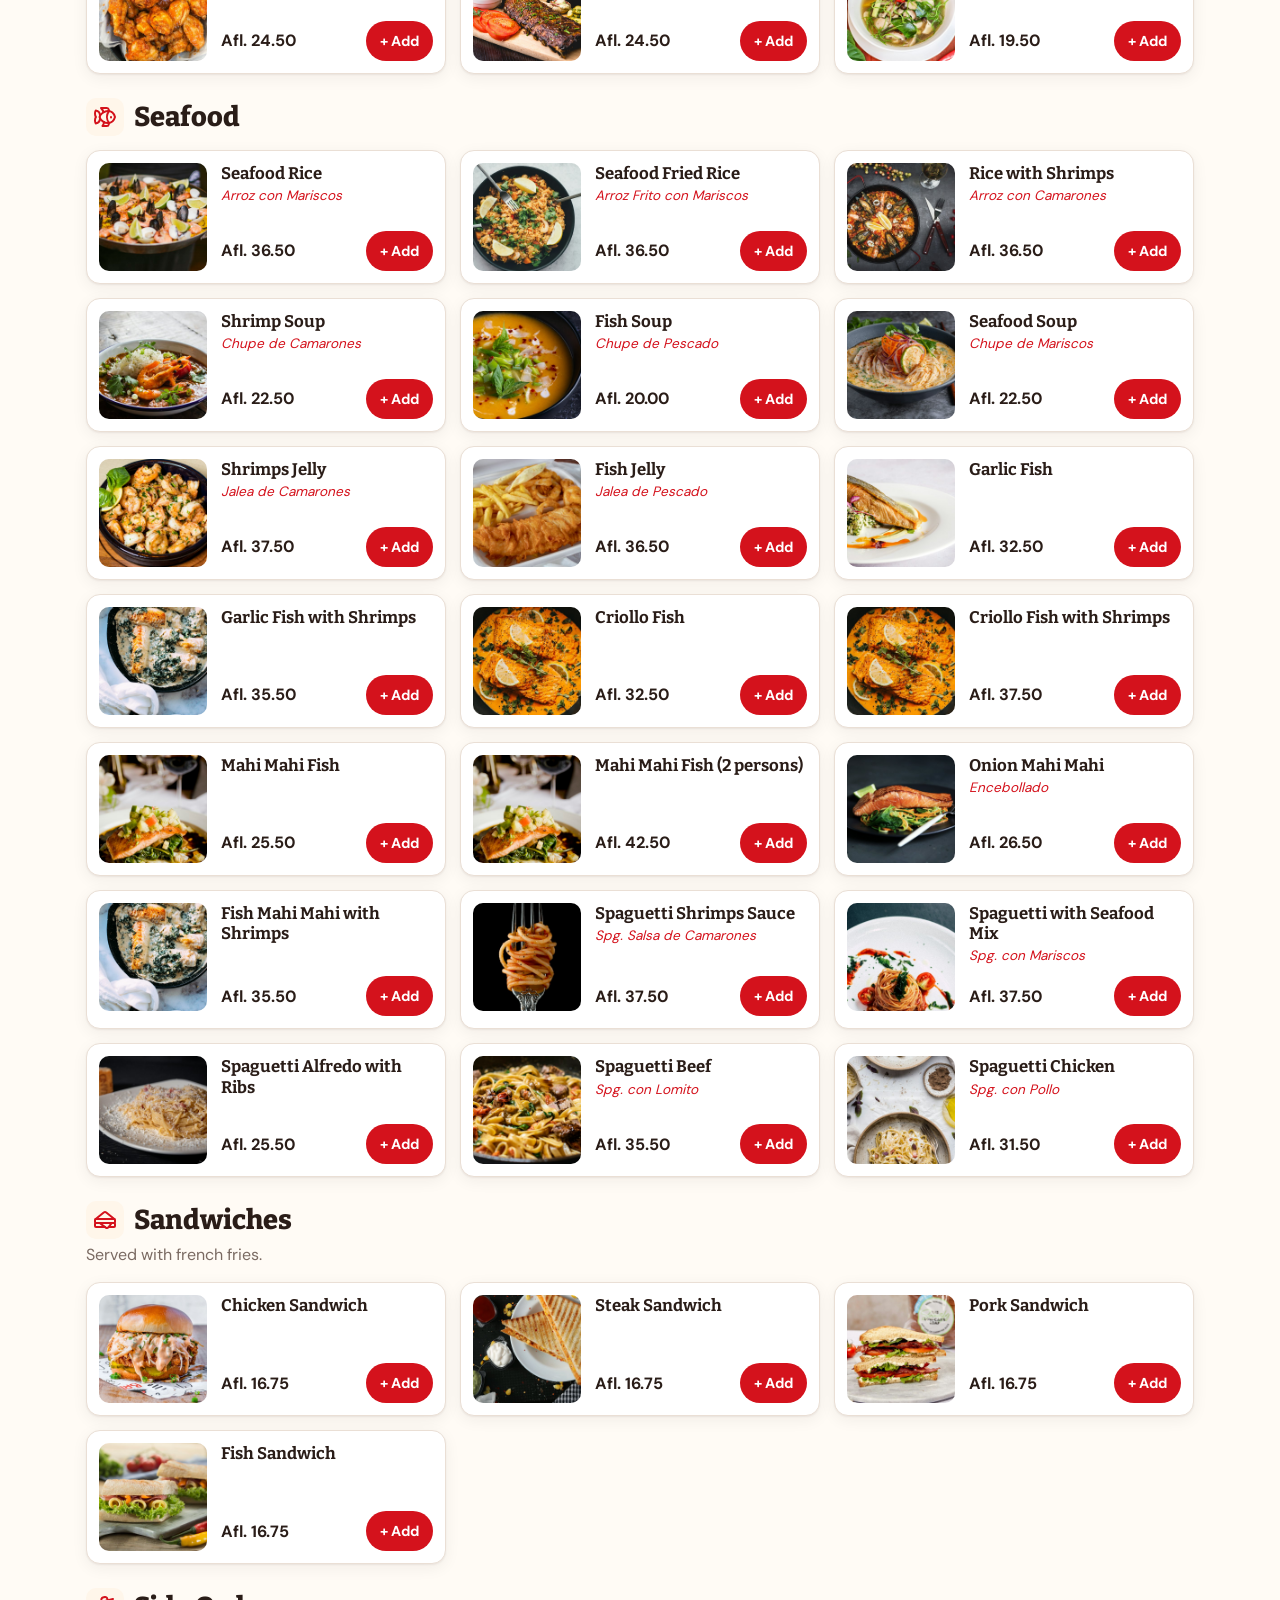
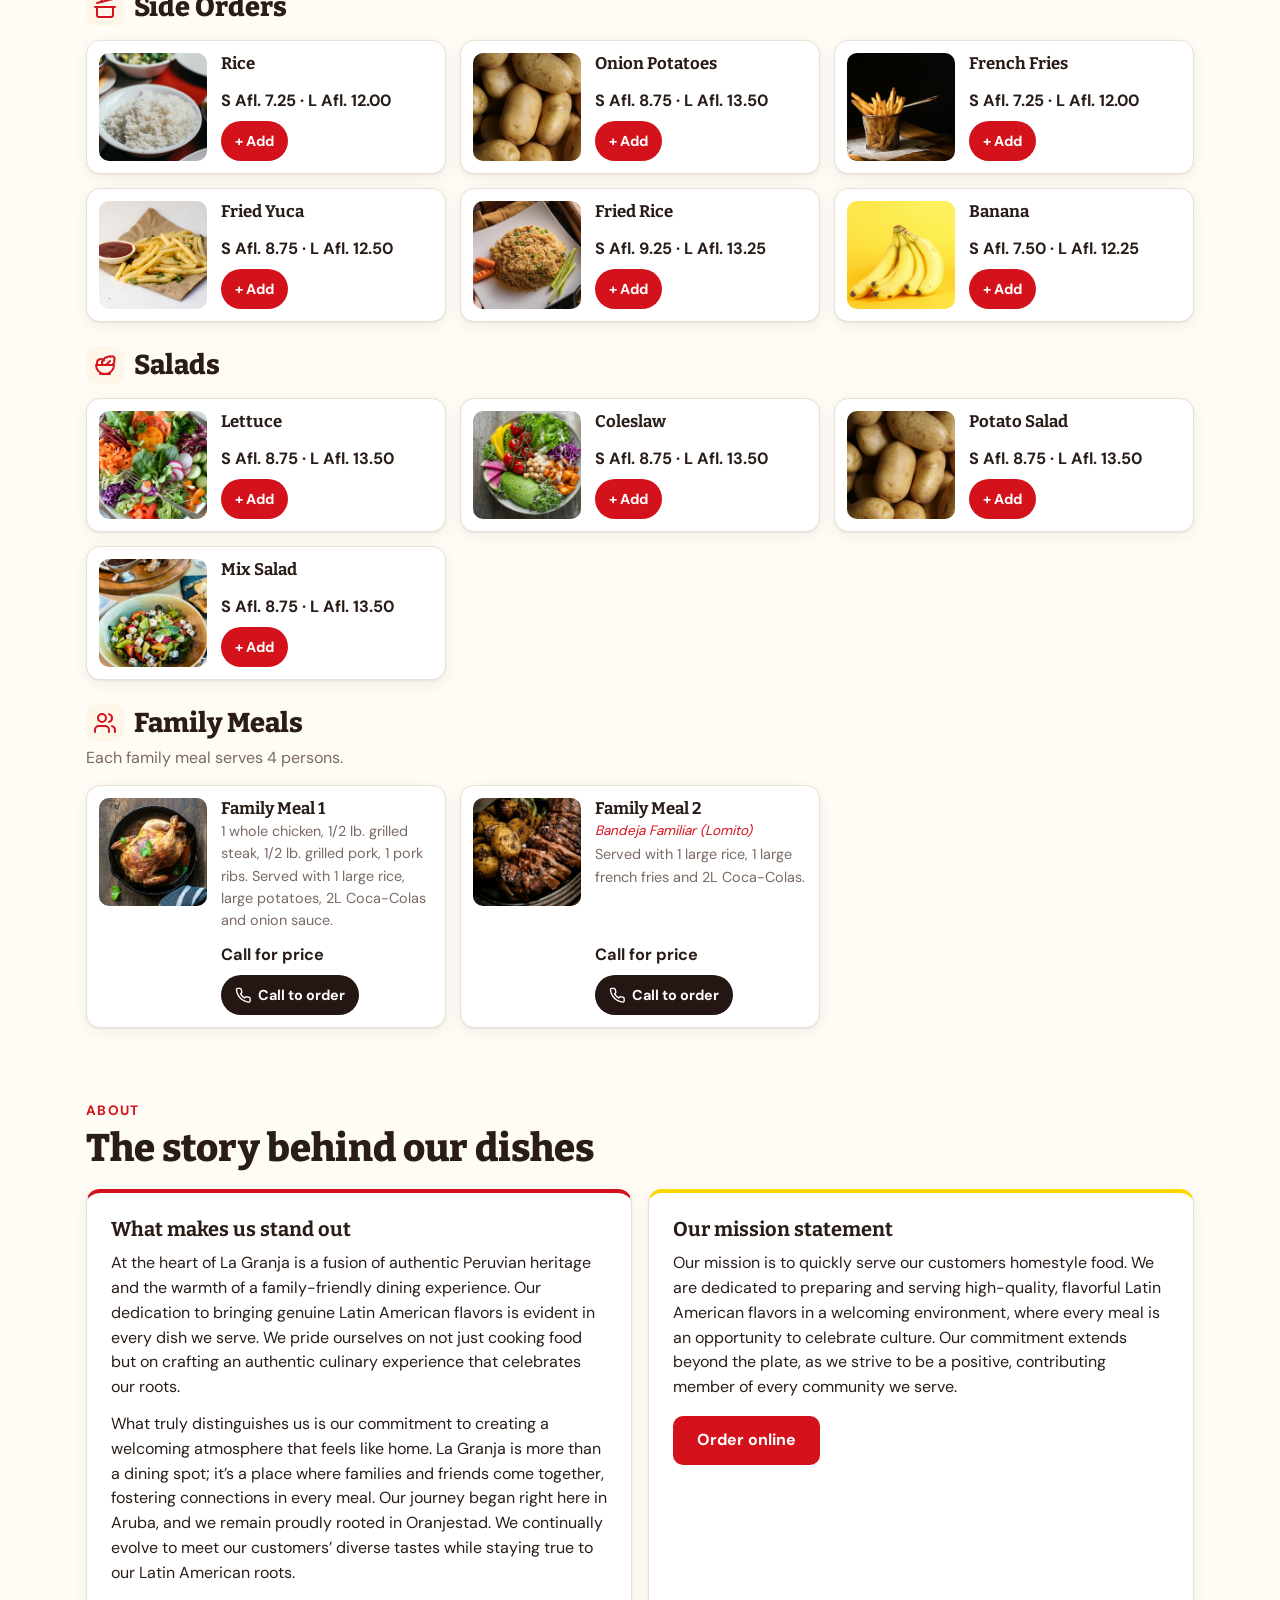
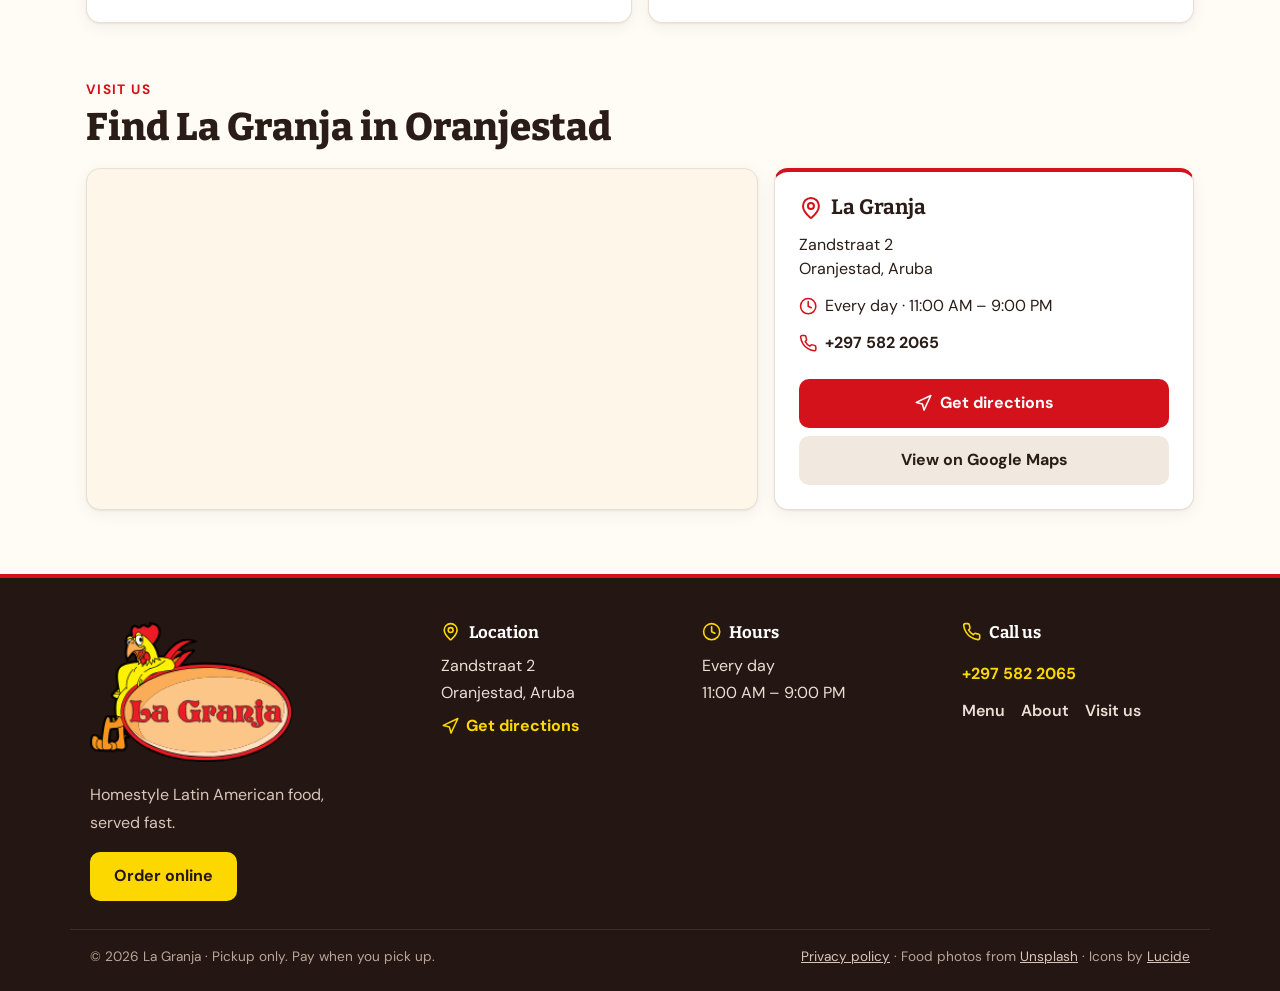
==== commit 0c95b031: "Tapping the logo refreshes the page The header logo now reloads the page and starts at the top, inst" ====
--- a/index.html
+++ b/index.html
@@ -9,7 +9,7 @@
   <meta name="description" content="Order chicken, steak, seafood and more online from La Granja at Zandstraat 2, Oranjestad, Aruba, and pick it up fresh. Open every day 11:00 AM – 9:00 PM.">
   <link rel="preload" href="fonts/dm-sans-latin-400-normal.woff2" as="font" type="font/woff2" crossorigin>
   <link rel="preload" href="fonts/bitter-latin-800-normal.woff2" as="font" type="font/woff2" crossorigin>
-  <link rel="stylesheet" href="style.css?v=23">
+  <link rel="stylesheet" href="style.css?v=24">
 </head>
 <body>
   <!-- Icons: Lucide v0.460.0 (https://lucide.dev), ISC License.
@@ -39,7 +39,7 @@
 
   <!-- ===== TOP BAR ===== -->
   <header class="topbar">
-    <a class="logo" href="#"><img src="images/logo.png" alt="La Granja"></a>
+    <a class="logo" href="./" id="logoLink"><img src="images/logo.png" alt="La Granja"></a>
     <nav class="topnav">
       <a href="#menu" data-i18n="nav_menu">Menu</a>
       <a href="#about" data-i18n="nav_about">About</a>
@@ -248,7 +248,7 @@
 
   <div class="toast" id="toast" role="status"></div>
 
-  <script src="i18n.js?v=23"></script>
-  <script src="script.js?v=23"></script>
+  <script src="i18n.js?v=24"></script>
+  <script src="script.js?v=24"></script>
 </body>
 </html>
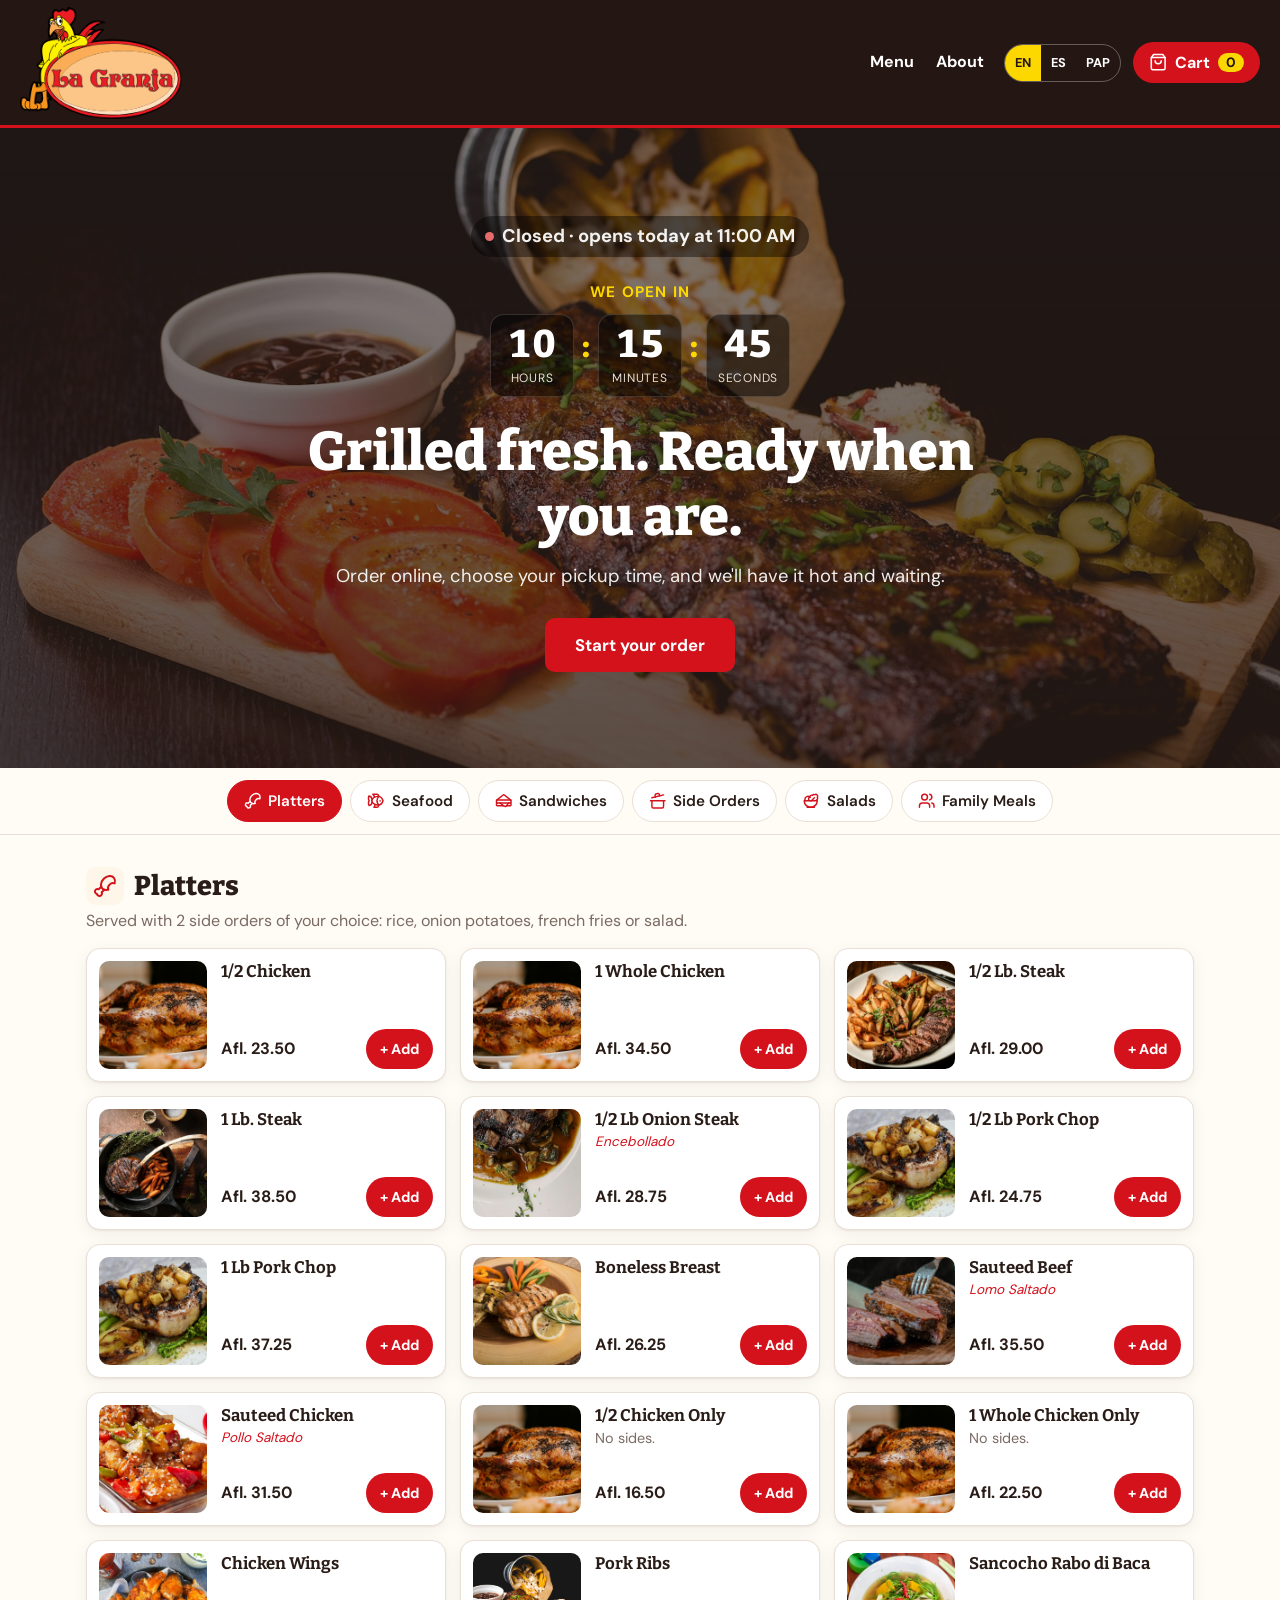
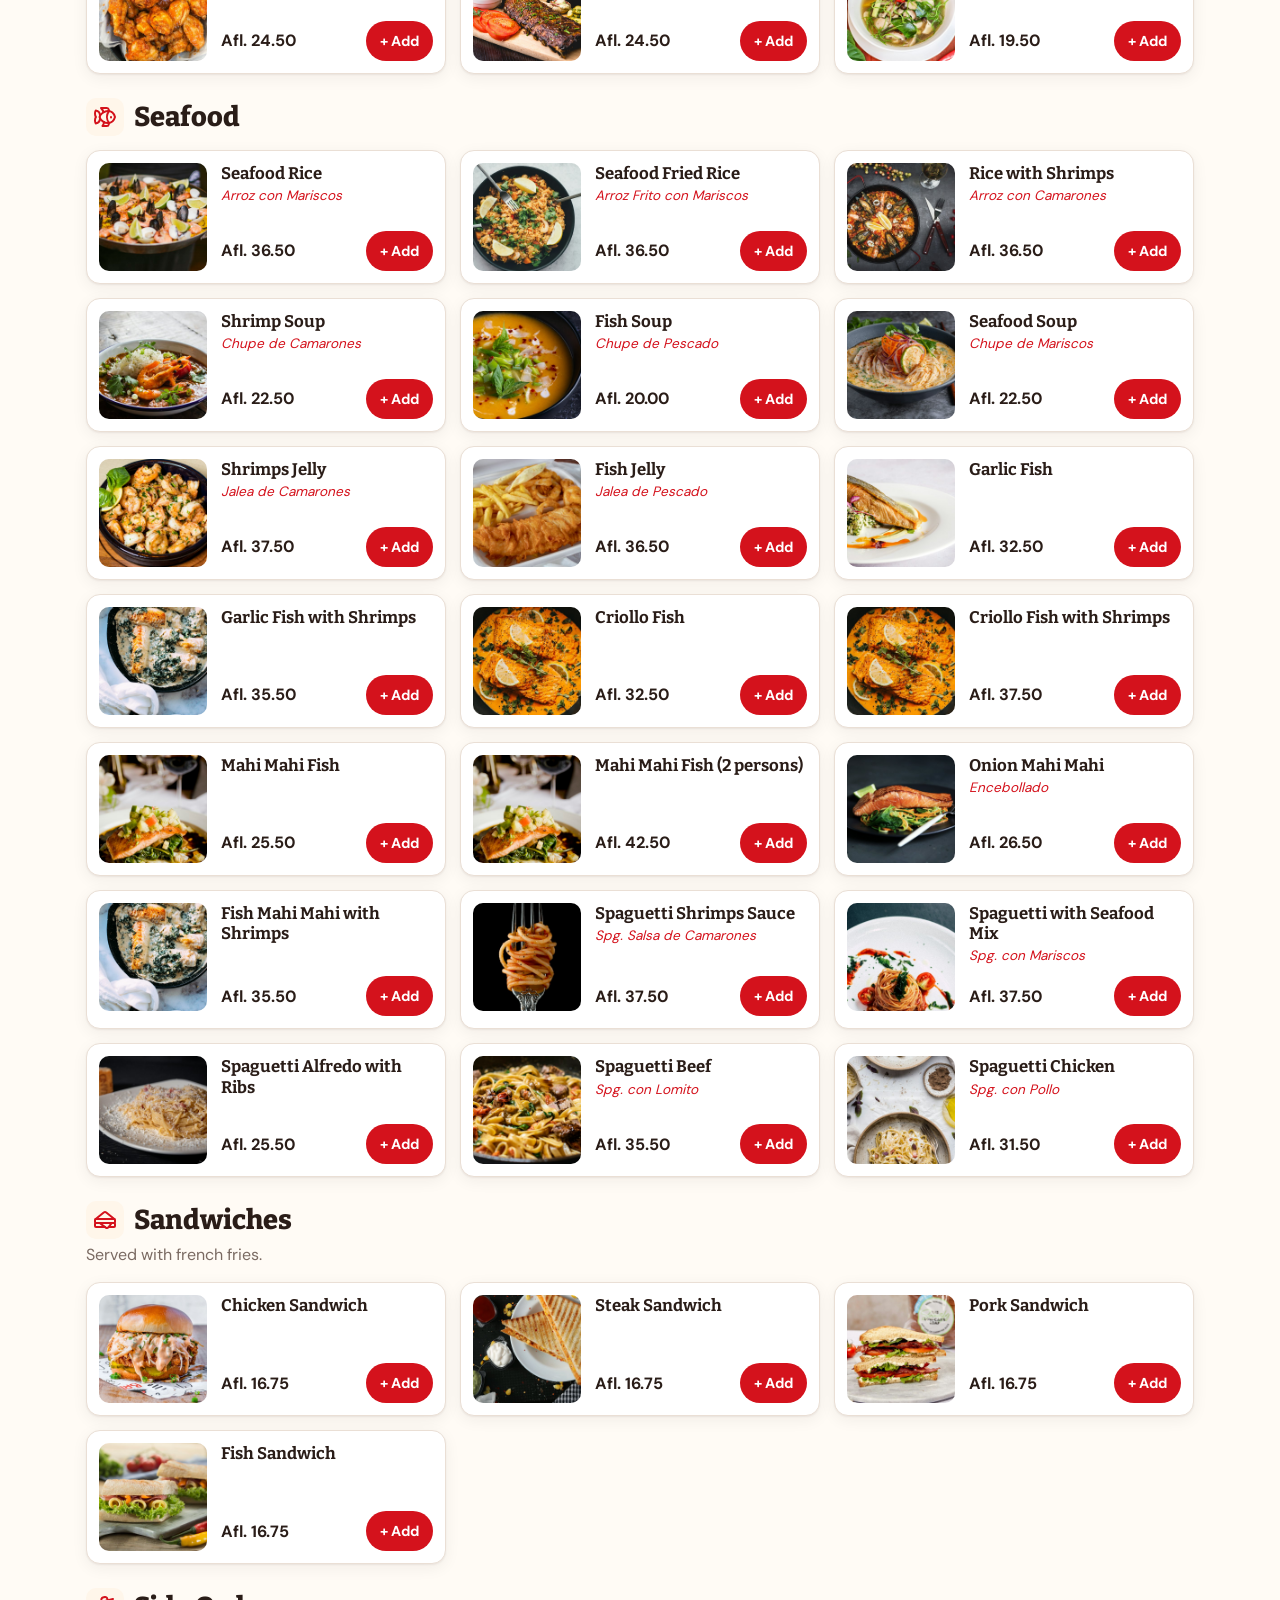
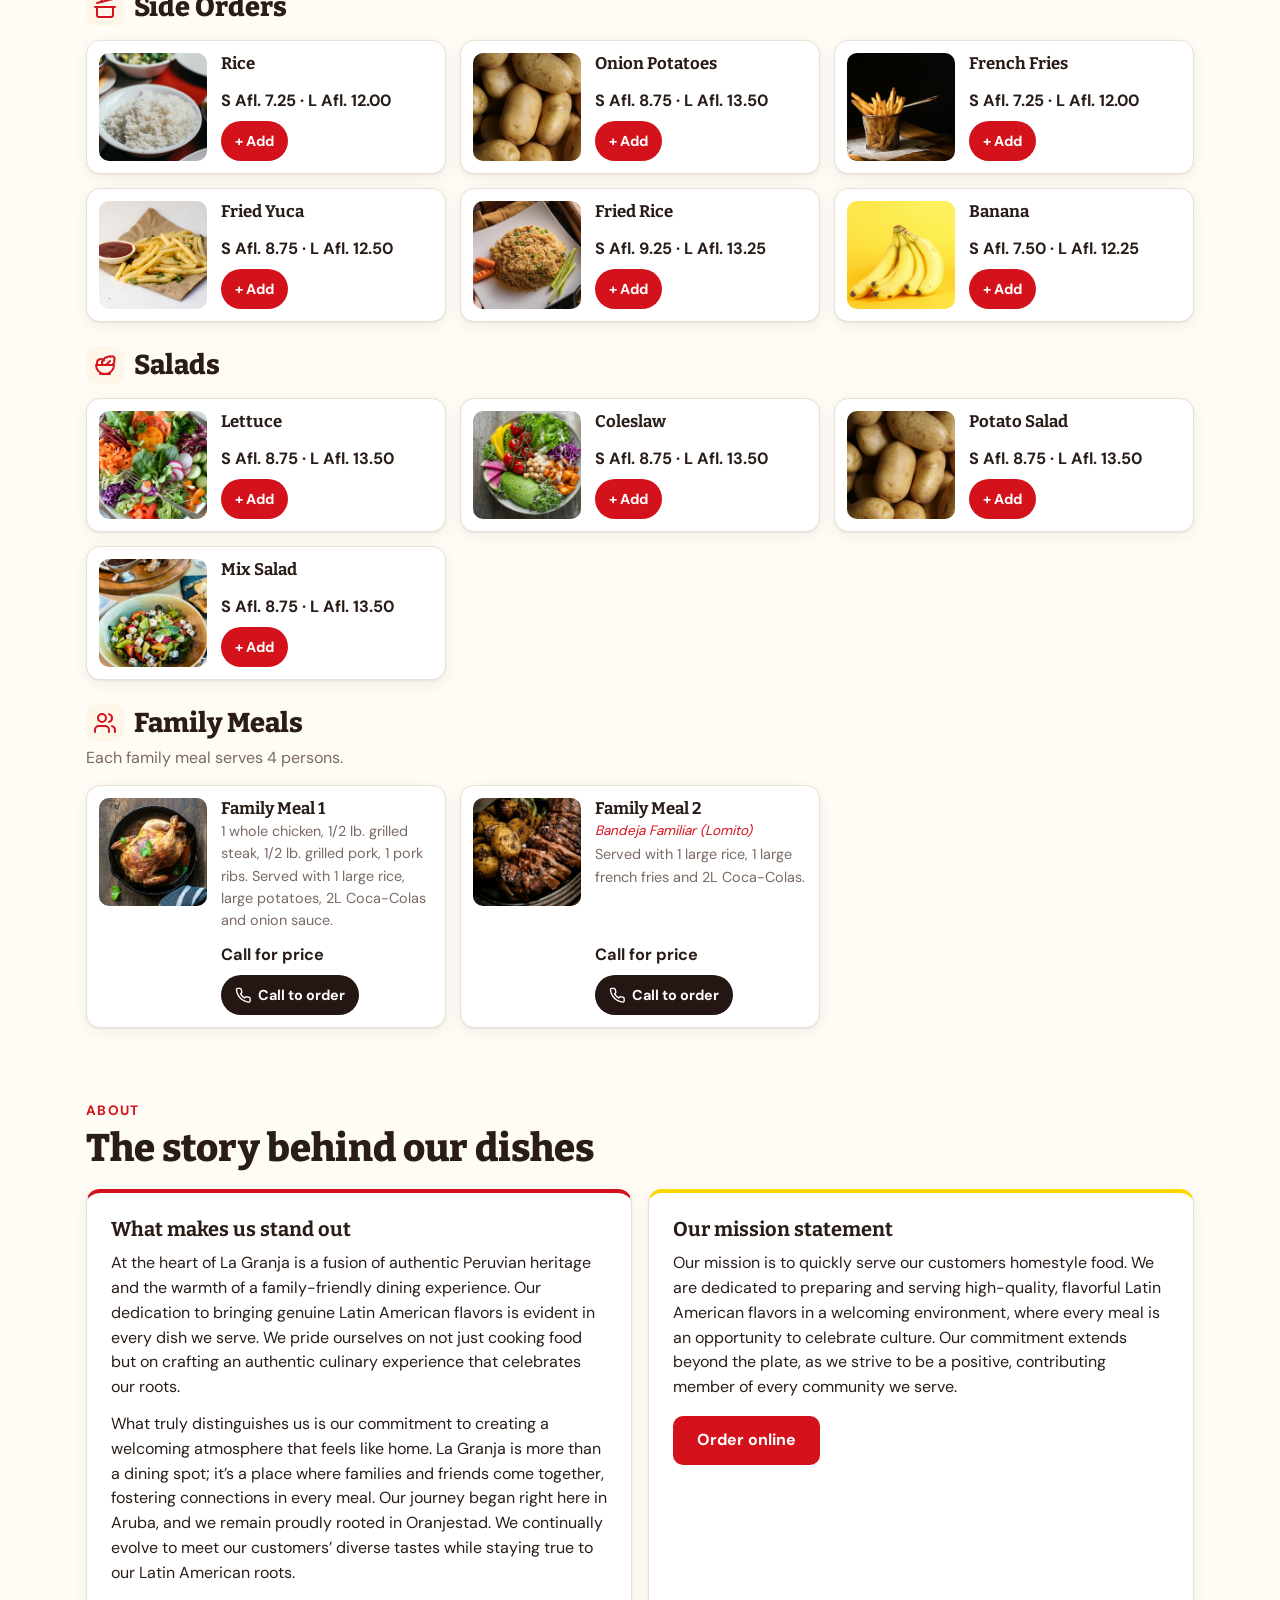
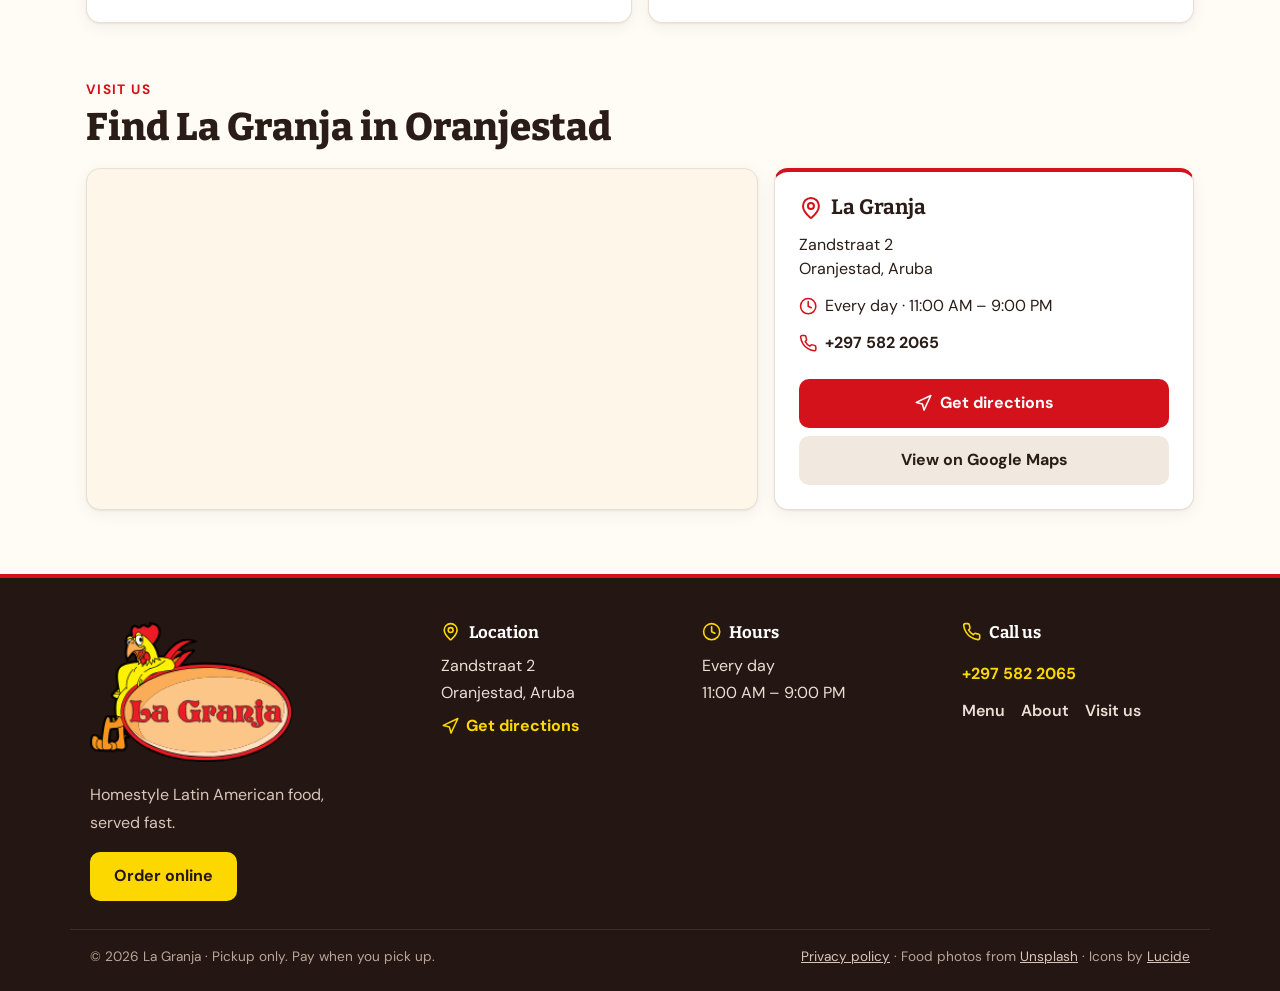
==== commit 68e7adb0: "Animate the chicken in the header logo The logo is split into three layers (sign, head, tail) so the" ====
--- a/index.html
+++ b/index.html
@@ -9,7 +9,7 @@
   <meta name="description" content="Order chicken, steak, seafood and more online from La Granja at Zandstraat 2, Oranjestad, Aruba, and pick it up fresh. Open every day 11:00 AM – 9:00 PM.">
   <link rel="preload" href="fonts/dm-sans-latin-400-normal.woff2" as="font" type="font/woff2" crossorigin>
   <link rel="preload" href="fonts/bitter-latin-800-normal.woff2" as="font" type="font/woff2" crossorigin>
-  <link rel="stylesheet" href="style.css?v=24">
+  <link rel="stylesheet" href="style.css?v=25">
 </head>
 <body>
   <!-- Icons: Lucide v0.460.0 (https://lucide.dev), ISC License.
@@ -39,7 +39,14 @@
 
   <!-- ===== TOP BAR ===== -->
   <header class="topbar">
-    <a class="logo" href="./" id="logoLink"><img src="images/logo.png" alt="La Granja"></a>
+    <a class="logo" href="./" id="logoLink" aria-label="La Granja">
+      <!-- Logo in 3 layers so the chicken's head and tail can move -->
+      <span class="logo-anim" id="logoAnim">
+        <img class="logo-layer" src="images/logo-base.png" alt="La Granja">
+        <img class="logo-layer logo-tail" src="images/logo-tail.png" alt="" aria-hidden="true">
+        <img class="logo-layer logo-head" src="images/logo-head.png" alt="" aria-hidden="true">
+      </span>
+    </a>
     <nav class="topnav">
       <a href="#menu" data-i18n="nav_menu">Menu</a>
       <a href="#about" data-i18n="nav_about">About</a>
@@ -248,7 +255,7 @@
 
   <div class="toast" id="toast" role="status"></div>
 
-  <script src="i18n.js?v=24"></script>
-  <script src="script.js?v=24"></script>
+  <script src="i18n.js?v=25"></script>
+  <script src="script.js?v=25"></script>
 </body>
 </html>
--- a/style.css
+++ b/style.css
@@ -87,6 +87,33 @@
 }
 .logo { display: block; line-height: 0; }
 .logo img { height: var(--logo-h); width: auto; transition: height .2s ease; }
+/* Animated logo: base + tail + head layers stacked on top of each other */
+.logo-anim {
+  position: relative; display: block;
+  height: var(--logo-h); aspect-ratio: 190 / 131; transition: height .2s ease;
+}
+body.scrolled .logo-anim { height: var(--logo-h-small); }
+.logo .logo-anim .logo-layer { position: absolute; inset: 0; width: 100%; height: 100%; }
+.logo-head { transform-origin: 24.7% 27.5%; }   /* pivot at the chicken's neck */
+.logo-tail { transform-origin: 36.8% 26.7%; }   /* pivot at the base of the tail */
+.chicken-on .logo-head { animation: chicken-head 1.25s ease-in-out 8; }
+.chicken-on .logo-tail { animation: chicken-tail .5s ease-in-out 20; }
+@keyframes chicken-head {
+  0%, 100% { transform: rotate(0deg); }
+  15%      { transform: rotate(-9deg); }
+  30%      { transform: rotate(5deg); }
+  45%      { transform: rotate(-5deg) translateY(1%); }
+  60%      { transform: rotate(10deg) translateY(1.5%); }
+  75%      { transform: rotate(-3deg); }
+}
+@keyframes chicken-tail {
+  0%, 100% { transform: rotate(0deg); }
+  50%      { transform: rotate(-12deg); }
+}
+@media (prefers-reduced-motion: reduce) {
+  .chicken-on .logo-head, .chicken-on .logo-tail { animation: none; }
+}
+
 /* Shrink the top bar and logo once the visitor scrolls down */
 body.scrolled .topbar { height: var(--header-h); }
 body.scrolled .logo img { height: var(--logo-h-small); }
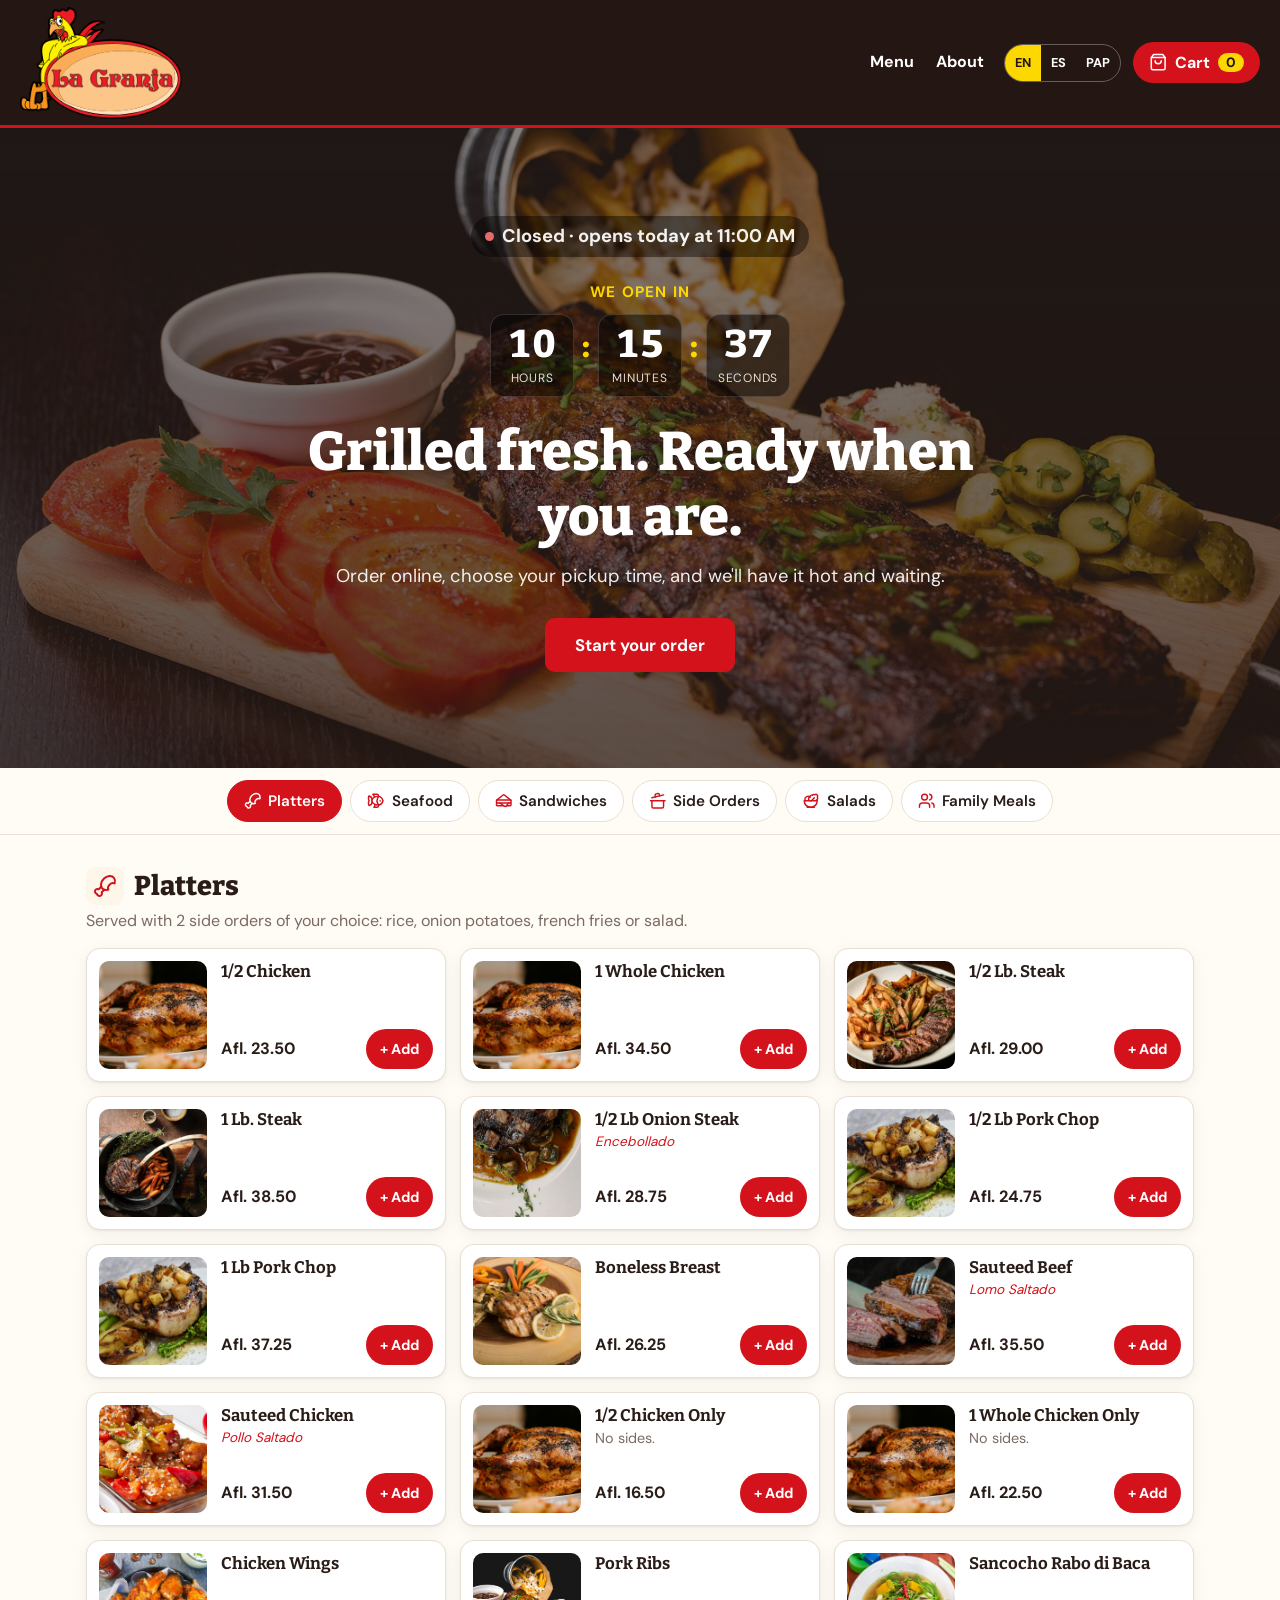
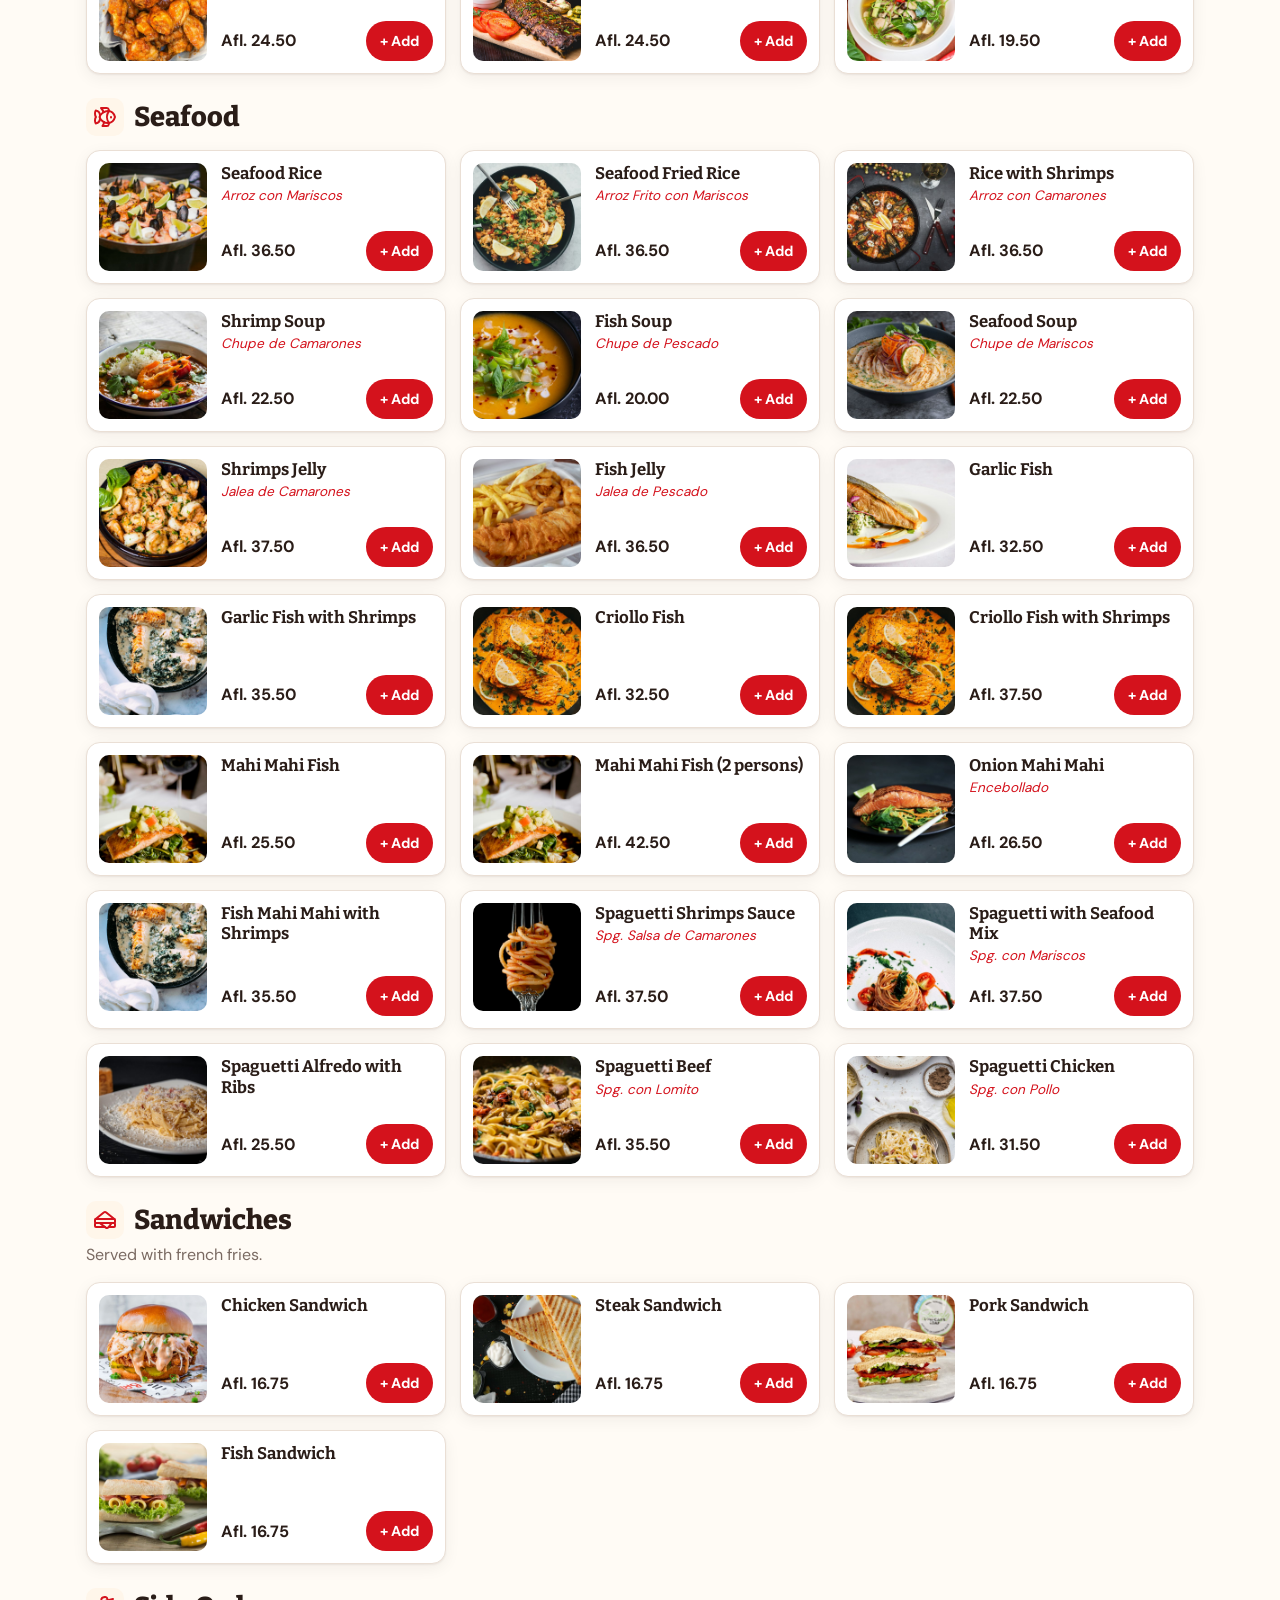
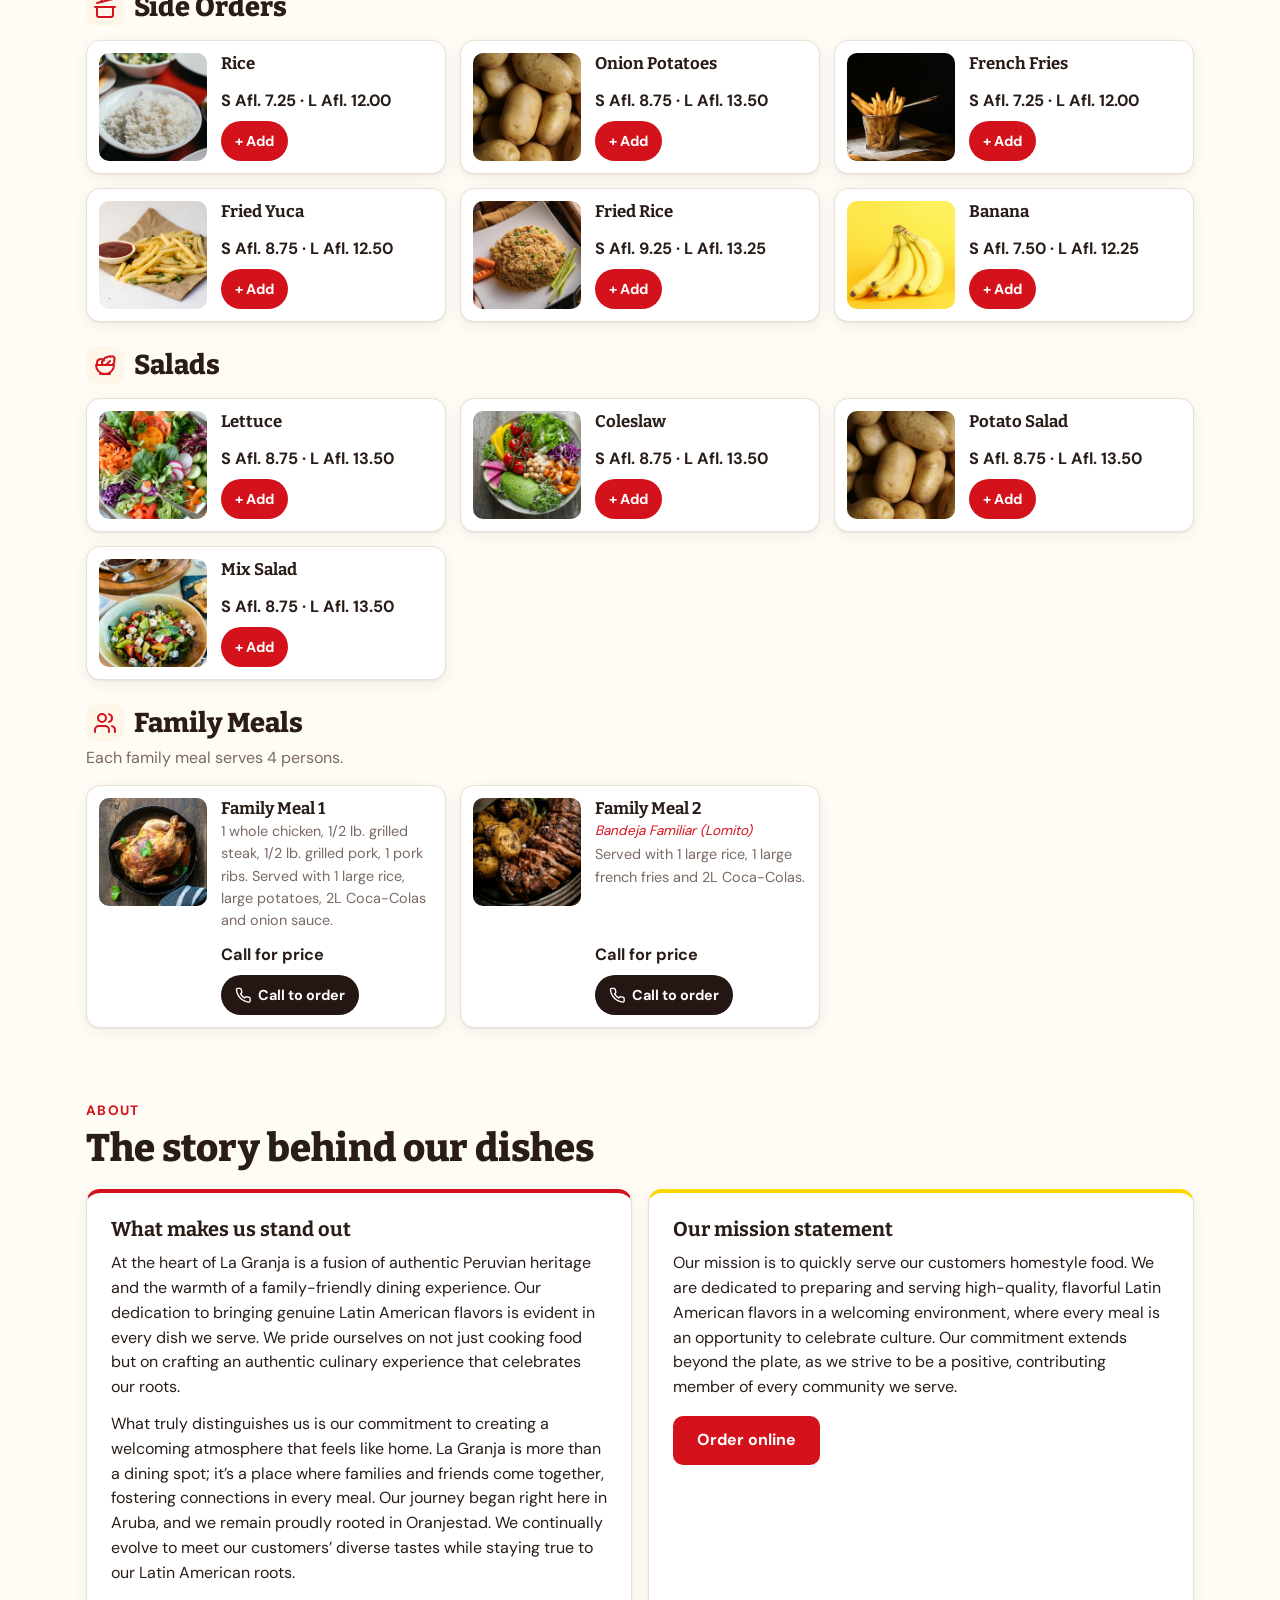
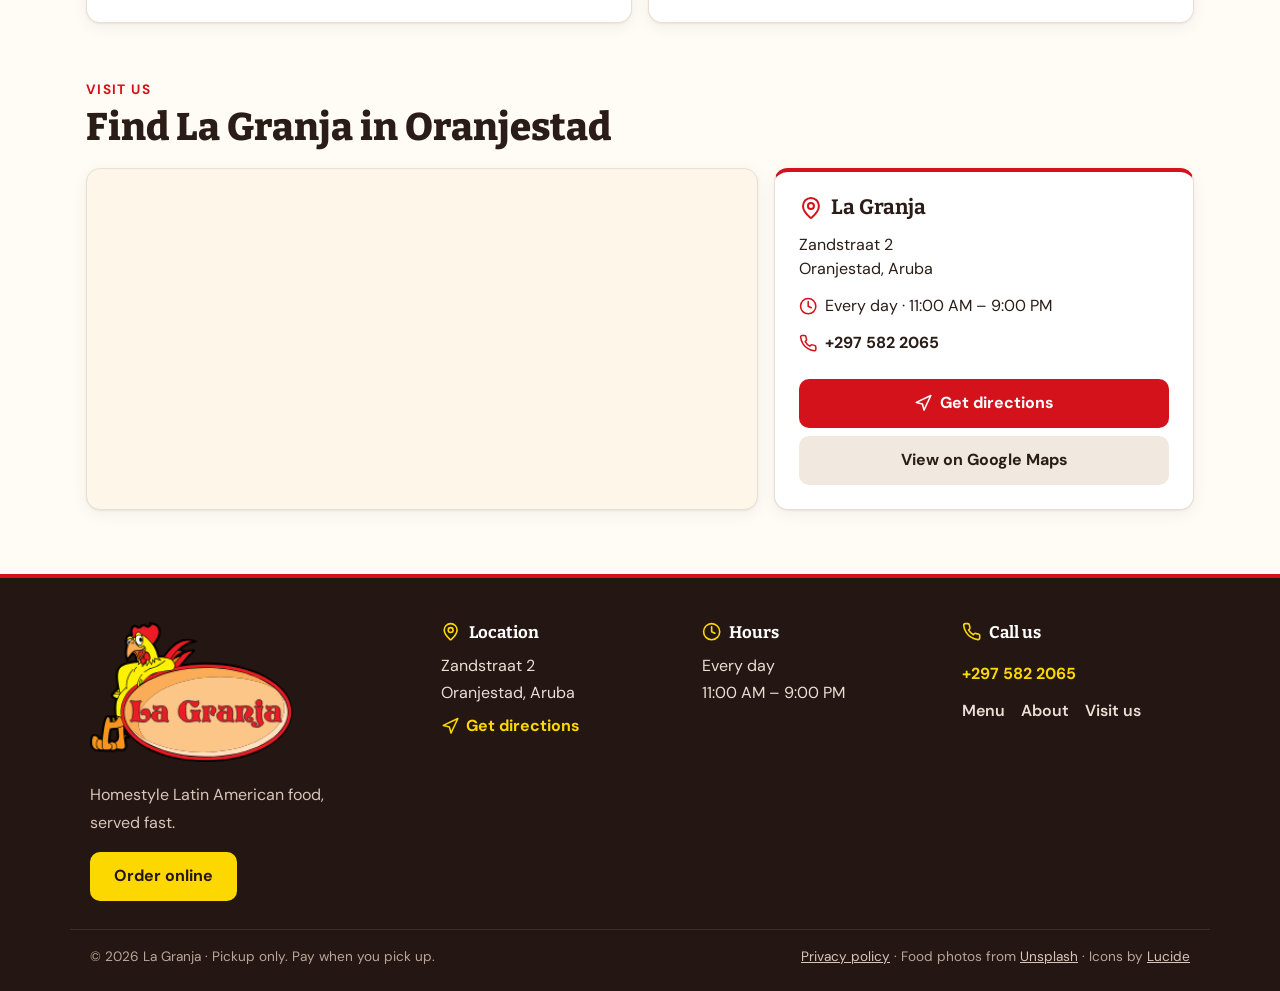
==== commit f3fc026c: "Make the logo refresh reliable in every browser Tapping the logo now removes #menu/#about from the a" ====
--- a/index.html
+++ b/index.html
@@ -9,7 +9,7 @@
   <meta name="description" content="Order chicken, steak, seafood and more online from La Granja at Zandstraat 2, Oranjestad, Aruba, and pick it up fresh. Open every day 11:00 AM – 9:00 PM.">
   <link rel="preload" href="fonts/dm-sans-latin-400-normal.woff2" as="font" type="font/woff2" crossorigin>
   <link rel="preload" href="fonts/bitter-latin-800-normal.woff2" as="font" type="font/woff2" crossorigin>
-  <link rel="stylesheet" href="style.css?v=25">
+  <link rel="stylesheet" href="style.css?v=26">
 </head>
 <body>
   <!-- Icons: Lucide v0.460.0 (https://lucide.dev), ISC License.
@@ -255,7 +255,7 @@
 
   <div class="toast" id="toast" role="status"></div>
 
-  <script src="i18n.js?v=25"></script>
-  <script src="script.js?v=25"></script>
+  <script src="i18n.js?v=26"></script>
+  <script src="script.js?v=26"></script>
 </body>
 </html>
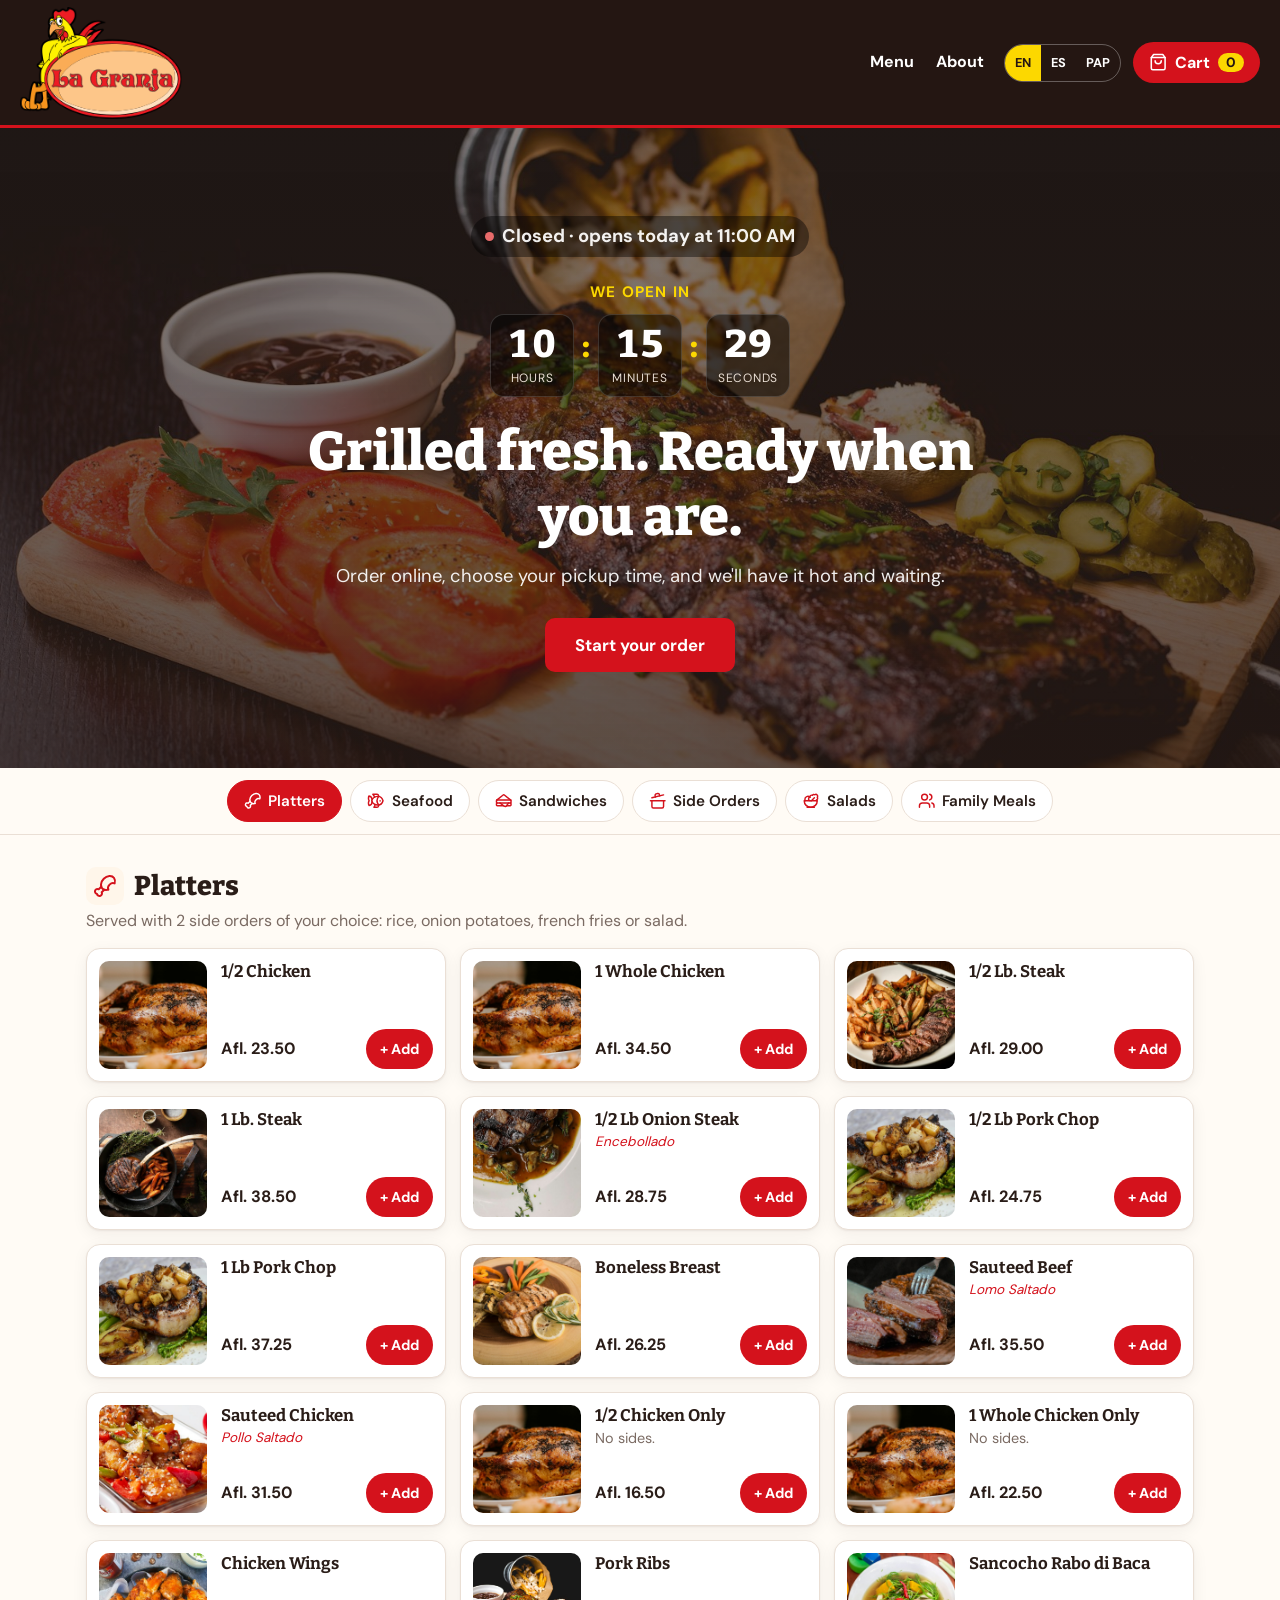
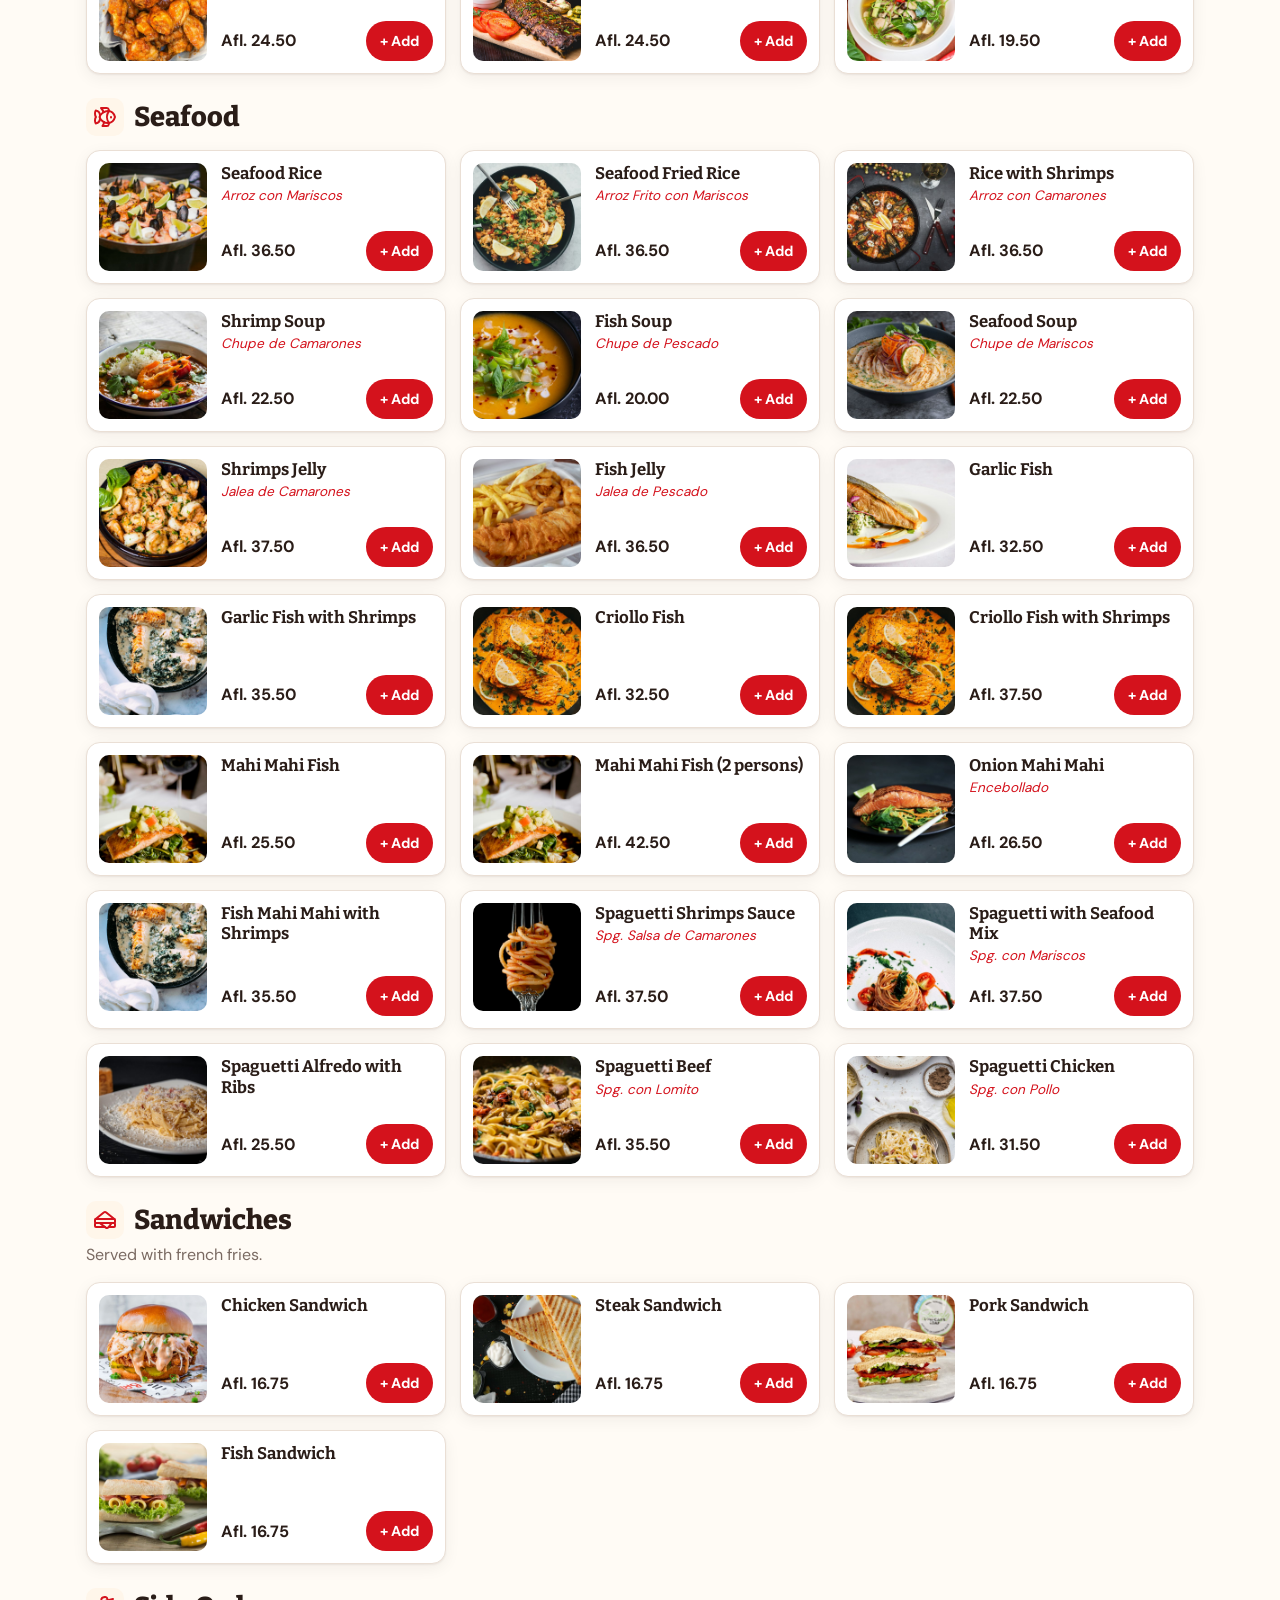
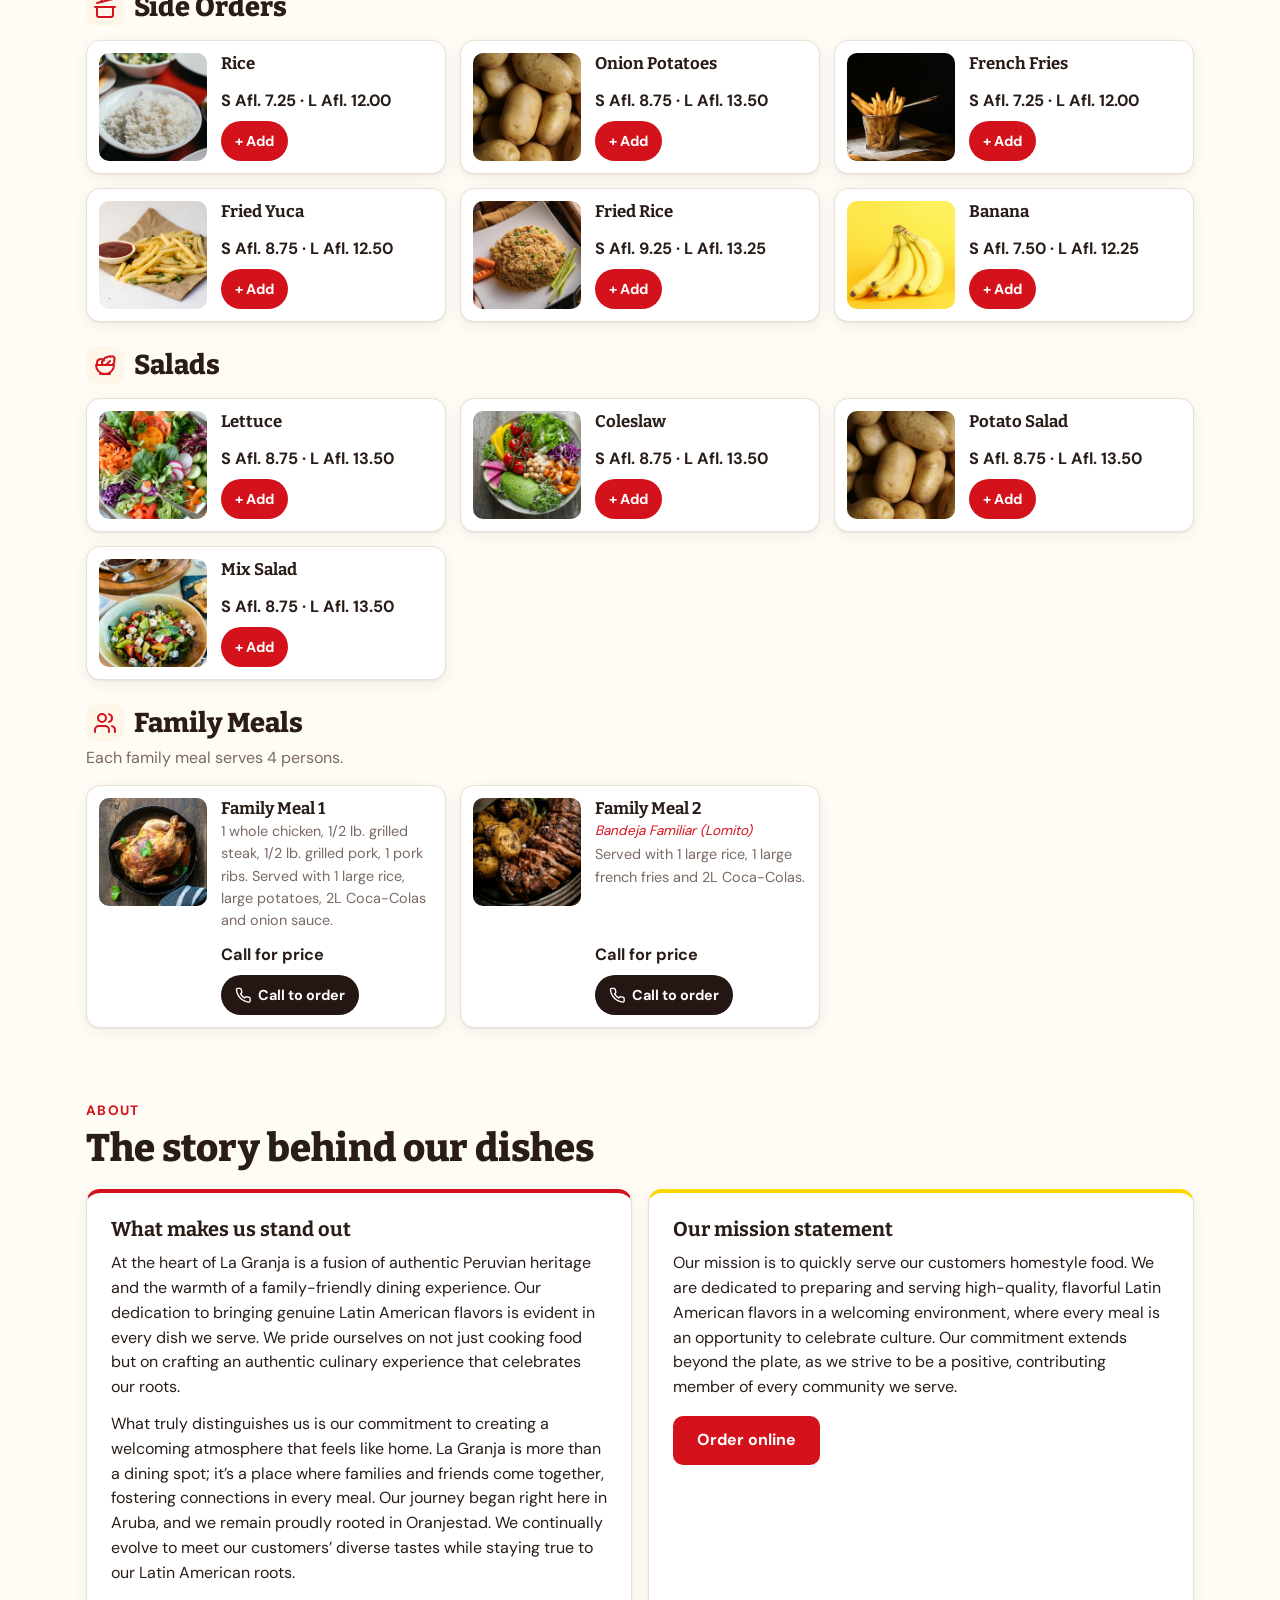
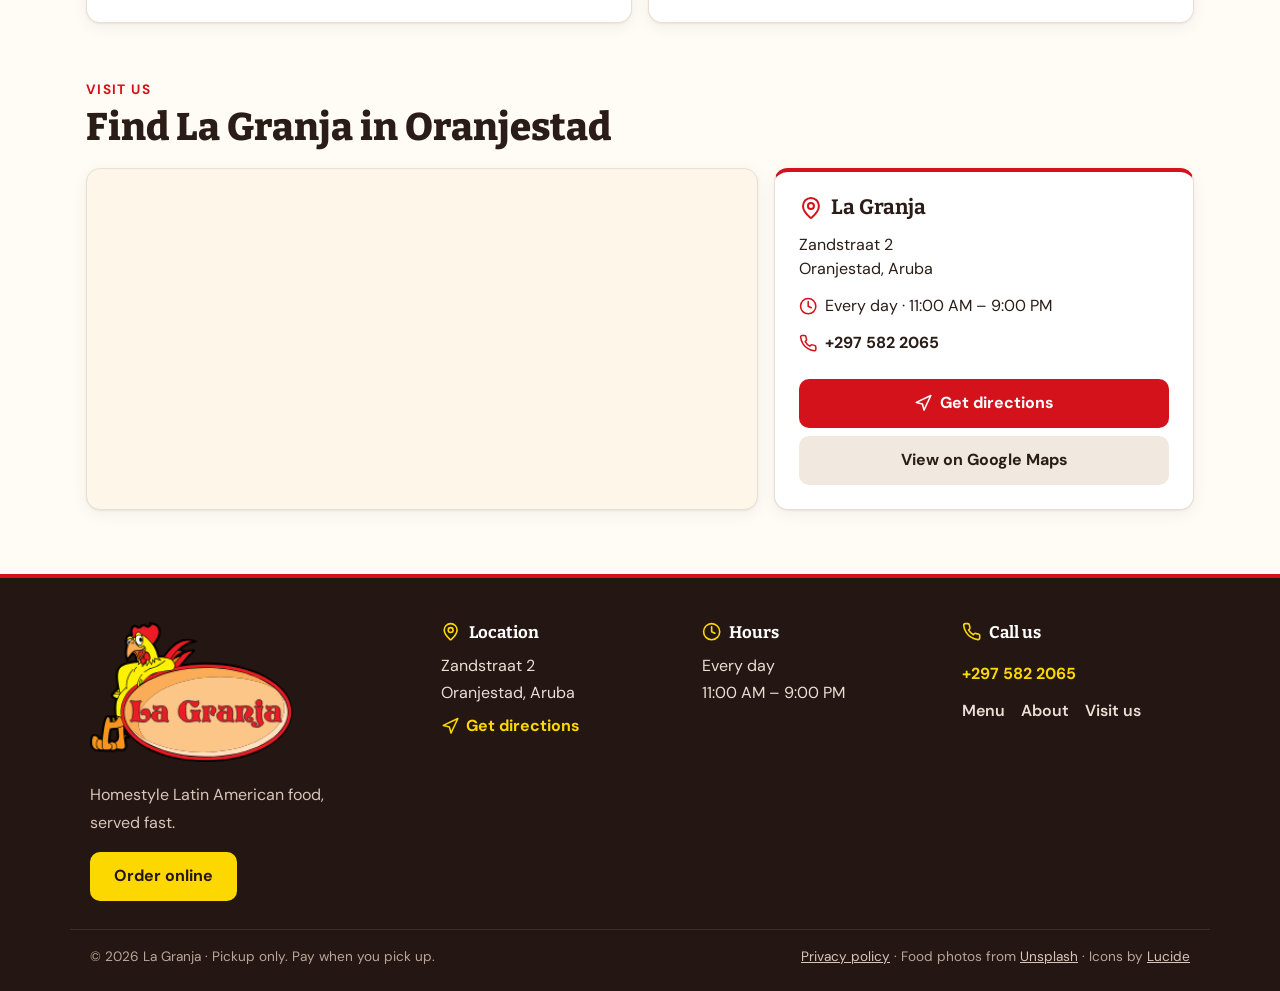
==== commit 780a85b3: "Add pre-orders while closed, new pickup times, and promo codes - While closed, customers can pre-ord" ====
--- a/index.html
+++ b/index.html
@@ -9,7 +9,7 @@
   <meta name="description" content="Order chicken, steak, seafood and more online from La Granja at Zandstraat 2, Oranjestad, Aruba, and pick it up fresh. Open every day 11:00 AM – 9:00 PM.">
   <link rel="preload" href="fonts/dm-sans-latin-400-normal.woff2" as="font" type="font/woff2" crossorigin>
   <link rel="preload" href="fonts/bitter-latin-800-normal.woff2" as="font" type="font/woff2" crossorigin>
-  <link rel="stylesheet" href="style.css?v=26">
+  <link rel="stylesheet" href="style.css?v=27">
 </head>
 <body>
   <!-- Icons: Lucide v0.460.0 (https://lucide.dev), ISC License.
@@ -184,6 +184,22 @@
 
     <div id="cartItems" class="cart-items"></div>
 
+    <!-- Promo code -->
+    <div class="promo" id="promoBox">
+      <label for="promoInput" data-i18n="promo_label">Promo code</label>
+      <div class="promo-row">
+        <input type="text" id="promoInput" maxlength="30" autocomplete="off" autocapitalize="characters"
+               spellcheck="false" enterkeyhint="done" placeholder="Enter code" data-i18n-placeholder="promo_ph">
+        <button type="button" class="btn btn-light" id="promoApply" data-i18n="promo_apply">Apply</button>
+      </div>
+      <p class="promo-msg" id="promoMsg"></p>
+    </div>
+
+    <div class="cart-sums">
+      <div class="sum-line" id="subtotalLine" hidden><span data-i18n="subtotal">Subtotal</span><span id="cartSubtotal"></span></div>
+      <div class="sum-line sum-discount" id="discountLine" hidden><span id="discountLabel"></span><span id="cartDiscount"></span></div>
+    </div>
+
     <div class="cart-total">
       <span data-i18n="total">Total</span>
       <strong id="cartTotal">Afl. 0.00</strong>
@@ -219,14 +235,9 @@
         <input type="text" name="car" maxlength="60" autocomplete="off" placeholder="e.g. White Toyota Yaris" data-i18n-placeholder="car_ph">
       </label>
 
-      <label><span data-i18n="pickup_in">I'll pick up in…</span>
-        <select name="pickup_minutes" id="pickupMinutes" required>
-          <option value="20">20 minutes</option>
-          <option value="30" selected>30 minutes</option>
-          <option value="45">45 minutes</option>
-          <option value="60">1 hour</option>
-          <option value="90">1 hour 30 minutes</option>
-        </select>
+      <label><span id="pickupLabel" data-i18n="pickup_in">I'll pick up in…</span>
+        <!-- Choices are filled in by script.js (depends on opening hours) -->
+        <select name="pickup_minutes" id="pickupMinutes" required></select>
       </label>
 
       <label><span data-i18n="notes_label">Special instructions (optional)</span>
@@ -255,7 +266,7 @@
 
   <div class="toast" id="toast" role="status"></div>
 
-  <script src="i18n.js?v=26"></script>
-  <script src="script.js?v=26"></script>
+  <script src="i18n.js?v=27"></script>
+  <script src="script.js?v=27"></script>
 </body>
 </html>
--- a/style.css
+++ b/style.css
@@ -377,6 +377,32 @@
 .qty button:hover { border-color: var(--brand); color: var(--brand); }
 .cart-total { display: flex; justify-content: space-between; font-size: 1.25rem; padding: 16px 0; }
 .cart-total strong { font-family: var(--font-heading); }
+
+/* ===== PROMO CODE & TOTALS ===== */
+.promo { padding: 14px 0 4px; display: flex; flex-direction: column; gap: 6px; }
+.promo label { font-weight: 600; font-size: .95rem; }
+.promo-row { display: flex; gap: 8px; }
+.promo-row input {
+  flex: 1; min-width: 0; padding: 11px 12px; border: 1px solid var(--border); border-radius: 10px;
+  font-size: 1rem; font-family: inherit; text-transform: uppercase; letter-spacing: .06em;
+}
+.promo-row input::placeholder { text-transform: none; letter-spacing: 0; }
+.promo-row input:focus { outline: 2px solid var(--peach); border-color: var(--brand); }
+.promo-row .btn { padding: 11px 18px; }
+.promo-msg { font-size: .9rem; font-weight: 600; display: flex; align-items: center; gap: 10px; flex-wrap: wrap; }
+.promo-msg:empty { display: none; }
+.promo-msg.success { color: var(--success); }
+.promo-msg.error { color: var(--error); }
+.promo-remove { background: none; border: 0; color: var(--muted); text-decoration: underline; cursor: pointer; font: inherit; padding: 4px 0; }
+.cart-sums { padding-top: 10px; }
+.sum-line { display: flex; justify-content: space-between; color: var(--muted); padding: 2px 0; }
+.sum-line[hidden] { display: none; }
+.sum-discount { color: var(--success); font-weight: 700; }
+.cart.showing-receipt #promoBox, .cart.showing-receipt .cart-sums { display: none; }
+.closed-notice.is-info { background: var(--cream); color: var(--text); border-color: var(--peach); }
+.closed-notice.is-info .icon { color: var(--brand); }
+.rc-sub { display: flex; justify-content: space-between; color: var(--muted); }
+.rc-discount { color: var(--success); font-weight: 700; }
 
 /* ===== ON-SCREEN RECEIPT ===== */
 .receipt[hidden] { display: none; }
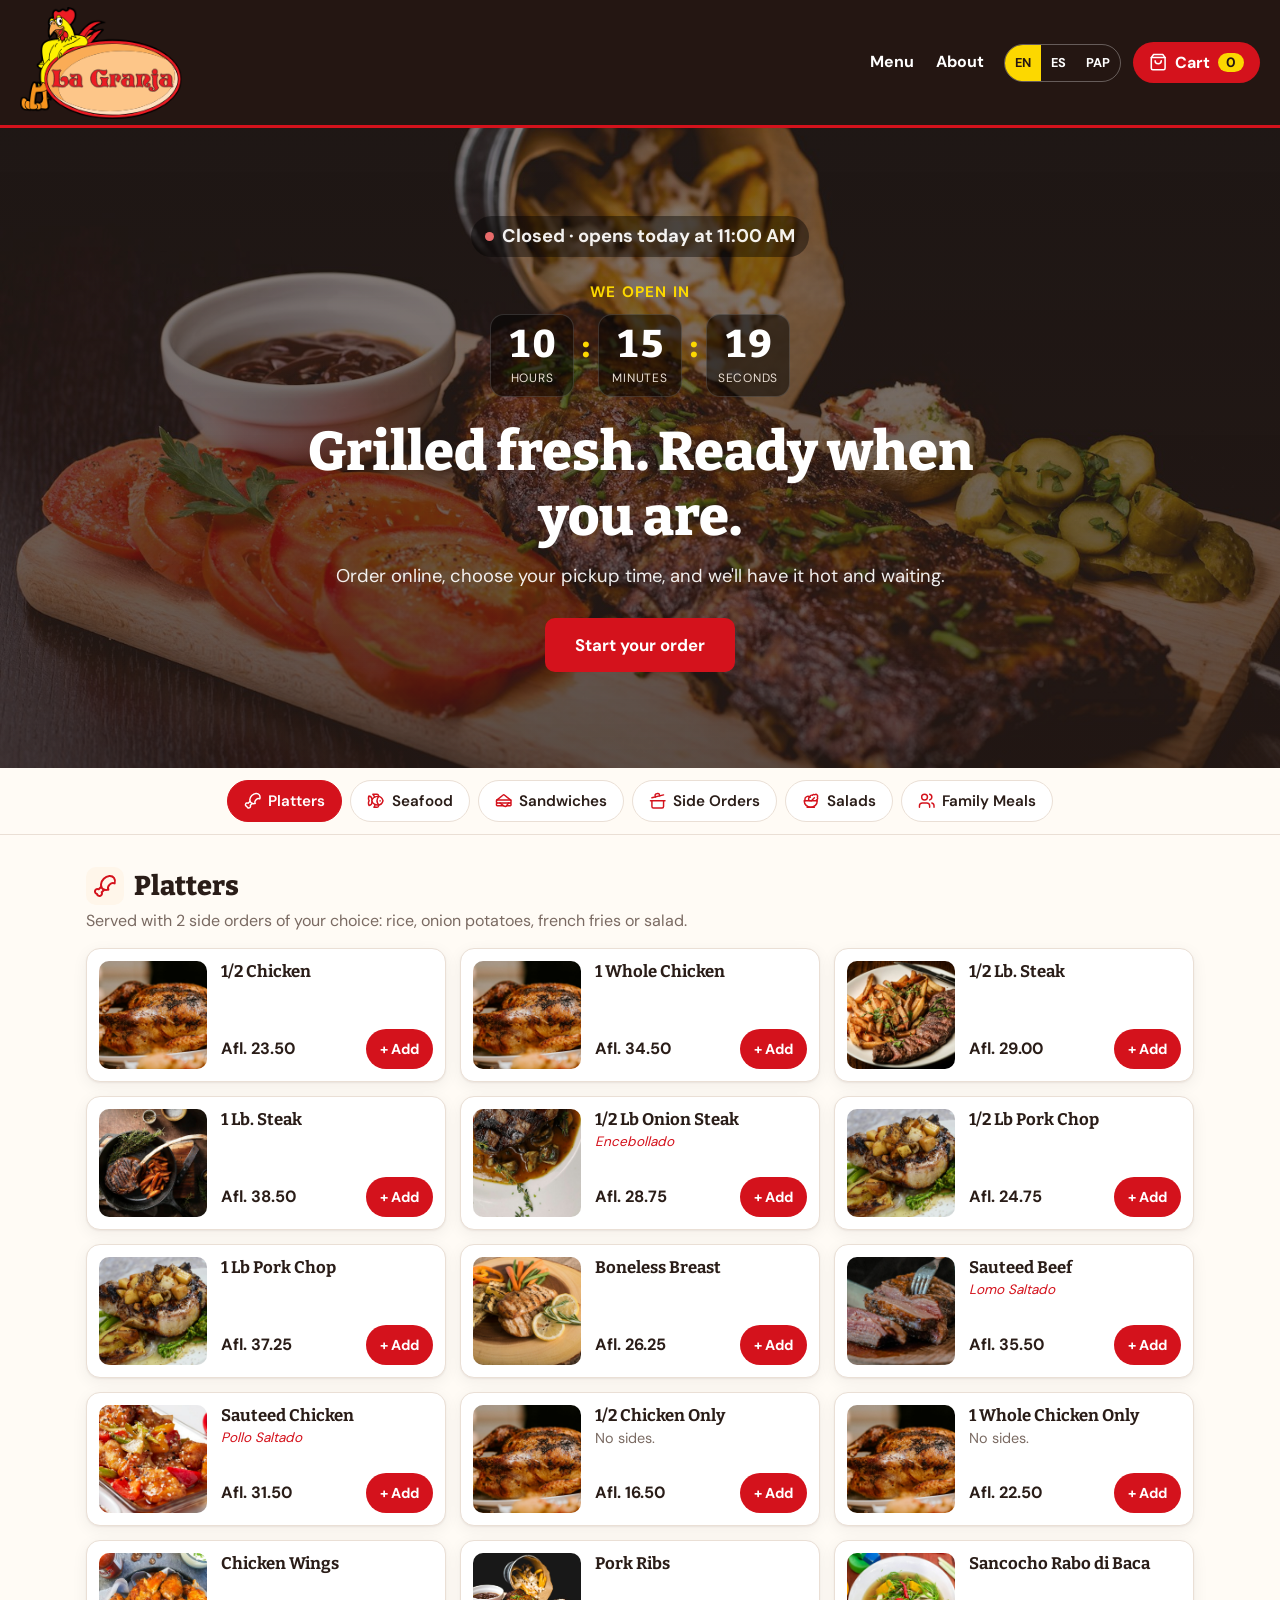
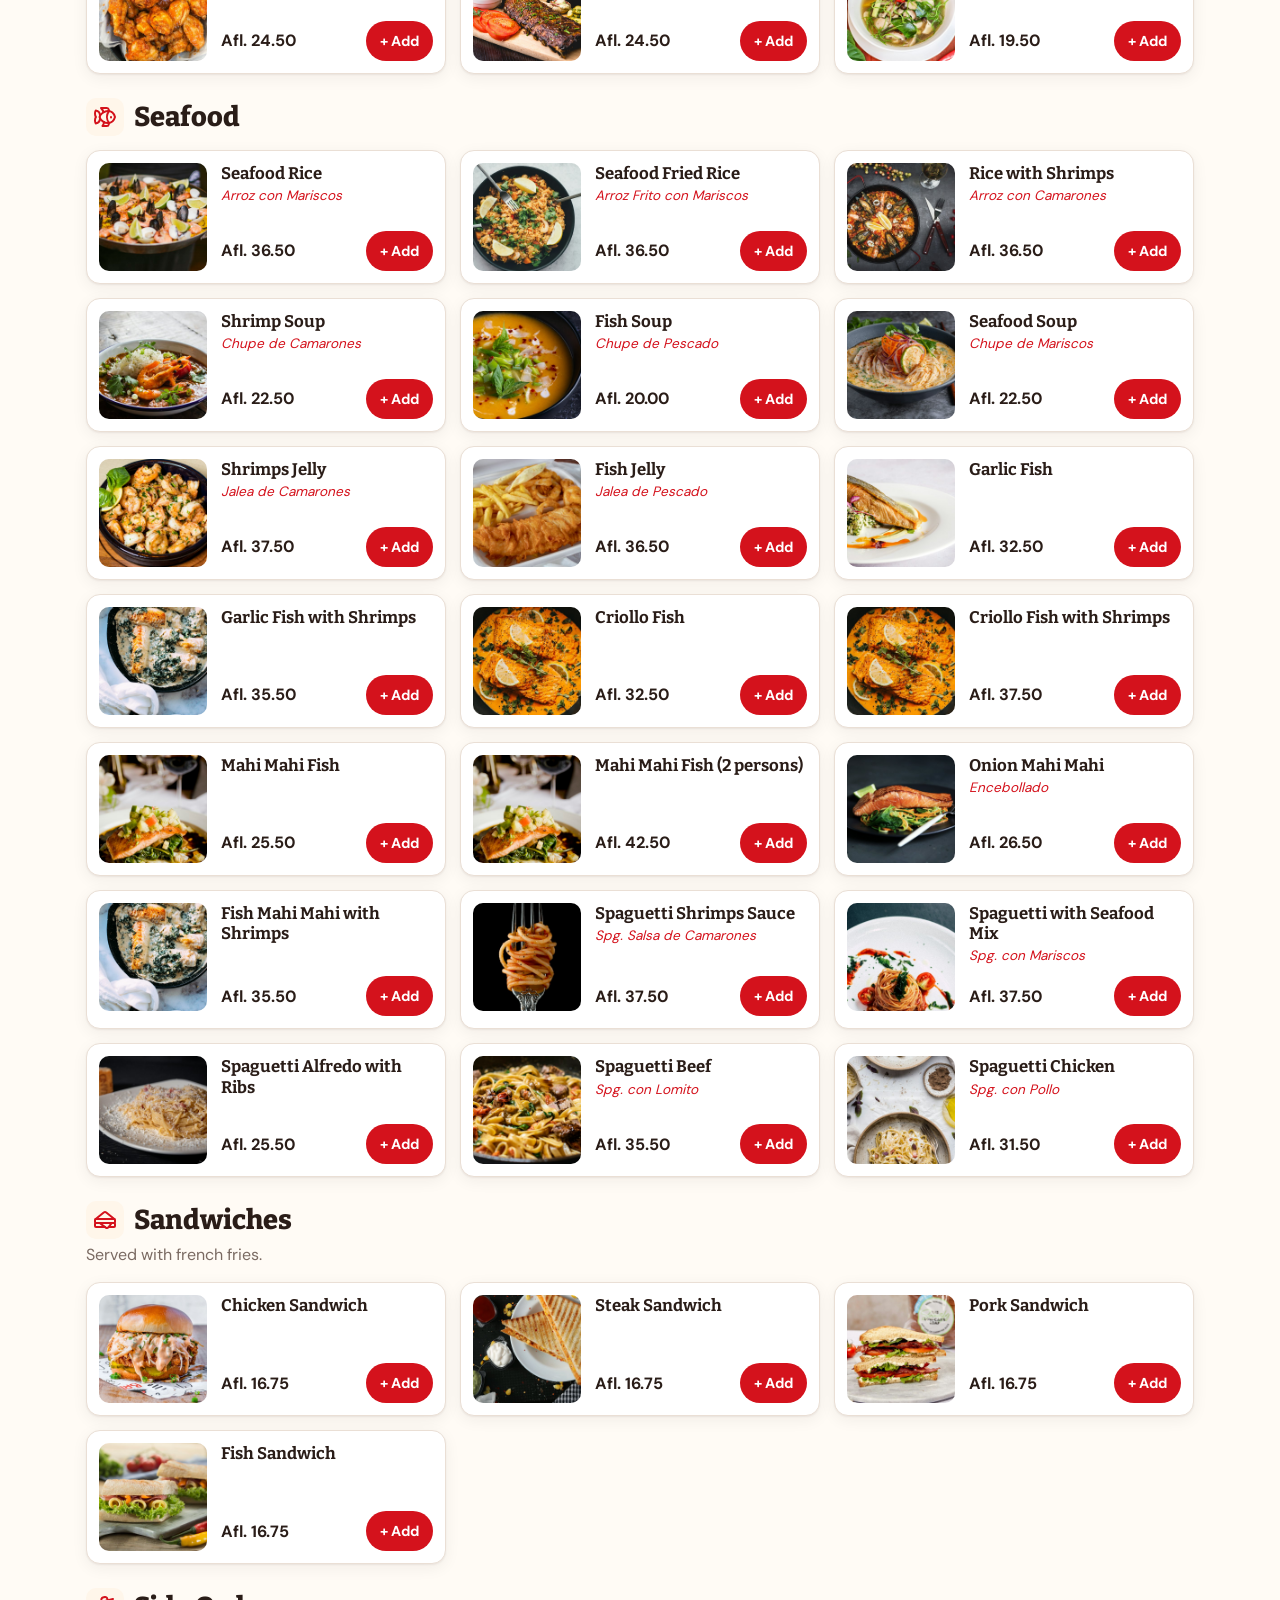
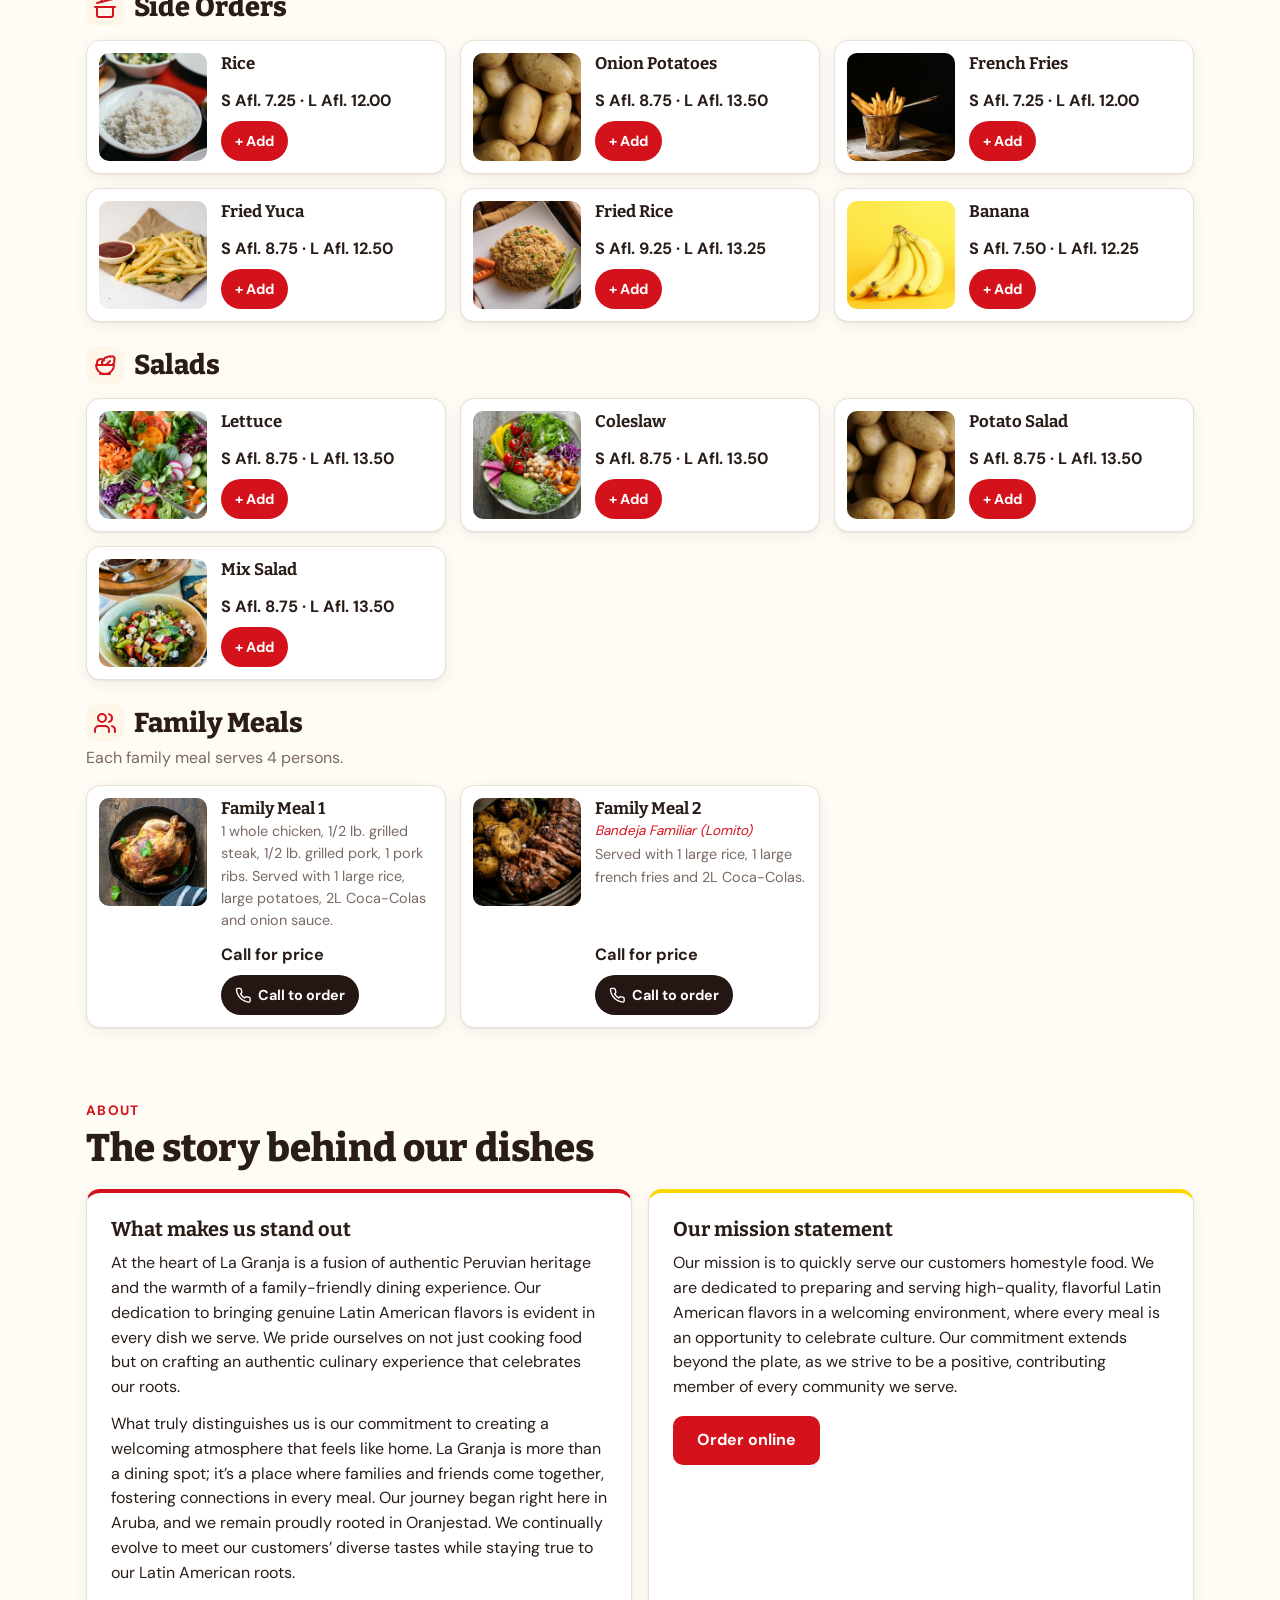
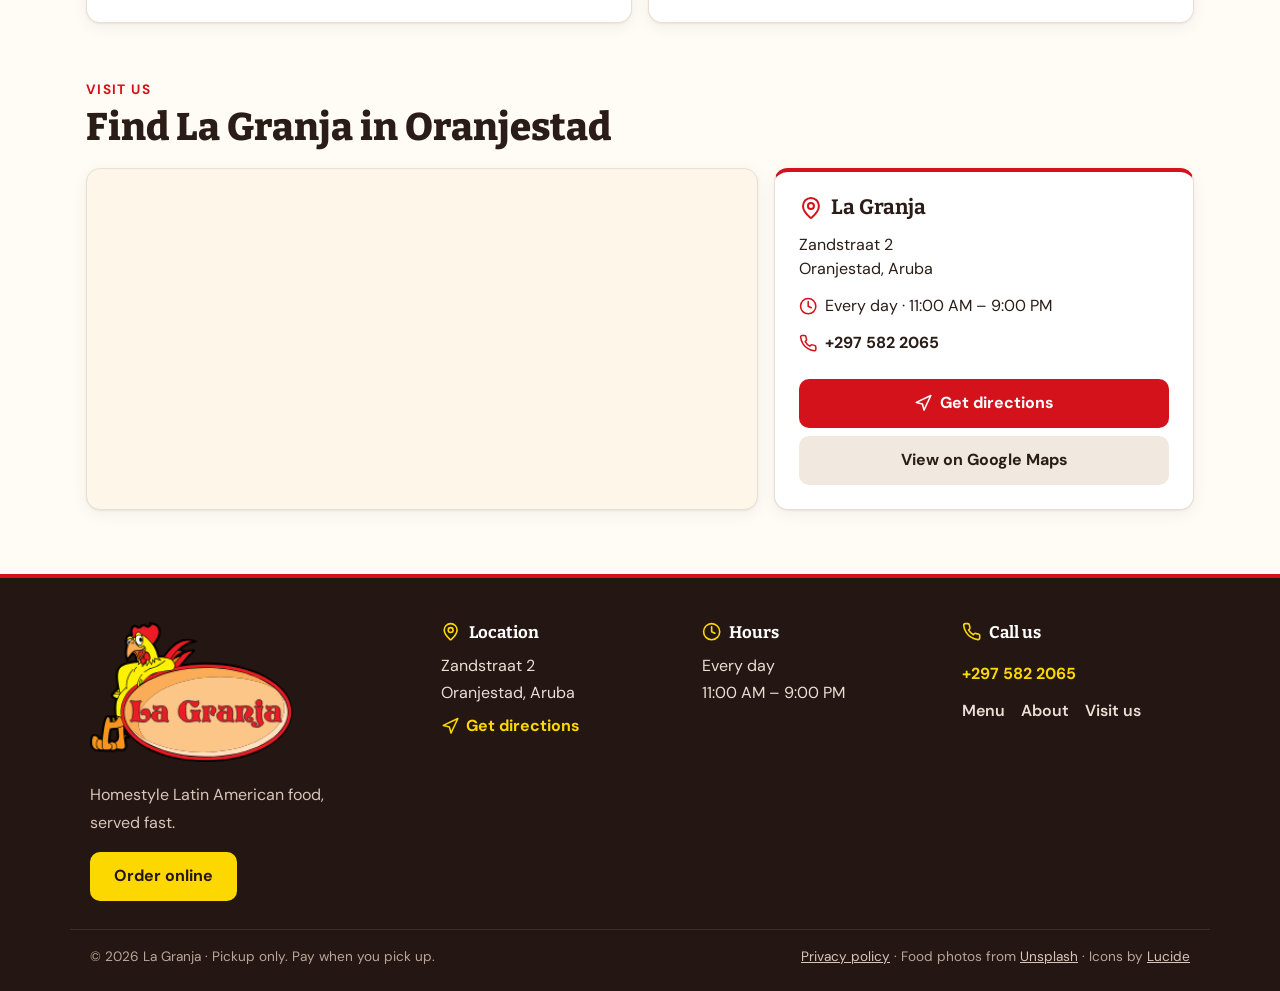
==== commit d5fb5bae: "Keep 30 minutes as the default pickup time after an order Clearing the form after an order reset the" ====
--- a/index.html
+++ b/index.html
@@ -9,7 +9,7 @@
   <meta name="description" content="Order chicken, steak, seafood and more online from La Granja at Zandstraat 2, Oranjestad, Aruba, and pick it up fresh. Open every day 11:00 AM – 9:00 PM.">
   <link rel="preload" href="fonts/dm-sans-latin-400-normal.woff2" as="font" type="font/woff2" crossorigin>
   <link rel="preload" href="fonts/bitter-latin-800-normal.woff2" as="font" type="font/woff2" crossorigin>
-  <link rel="stylesheet" href="style.css?v=27">
+  <link rel="stylesheet" href="style.css?v=28">
 </head>
 <body>
   <!-- Icons: Lucide v0.460.0 (https://lucide.dev), ISC License.
@@ -266,7 +266,7 @@
 
   <div class="toast" id="toast" role="status"></div>
 
-  <script src="i18n.js?v=27"></script>
-  <script src="script.js?v=27"></script>
+  <script src="i18n.js?v=28"></script>
+  <script src="script.js?v=28"></script>
 </body>
 </html>
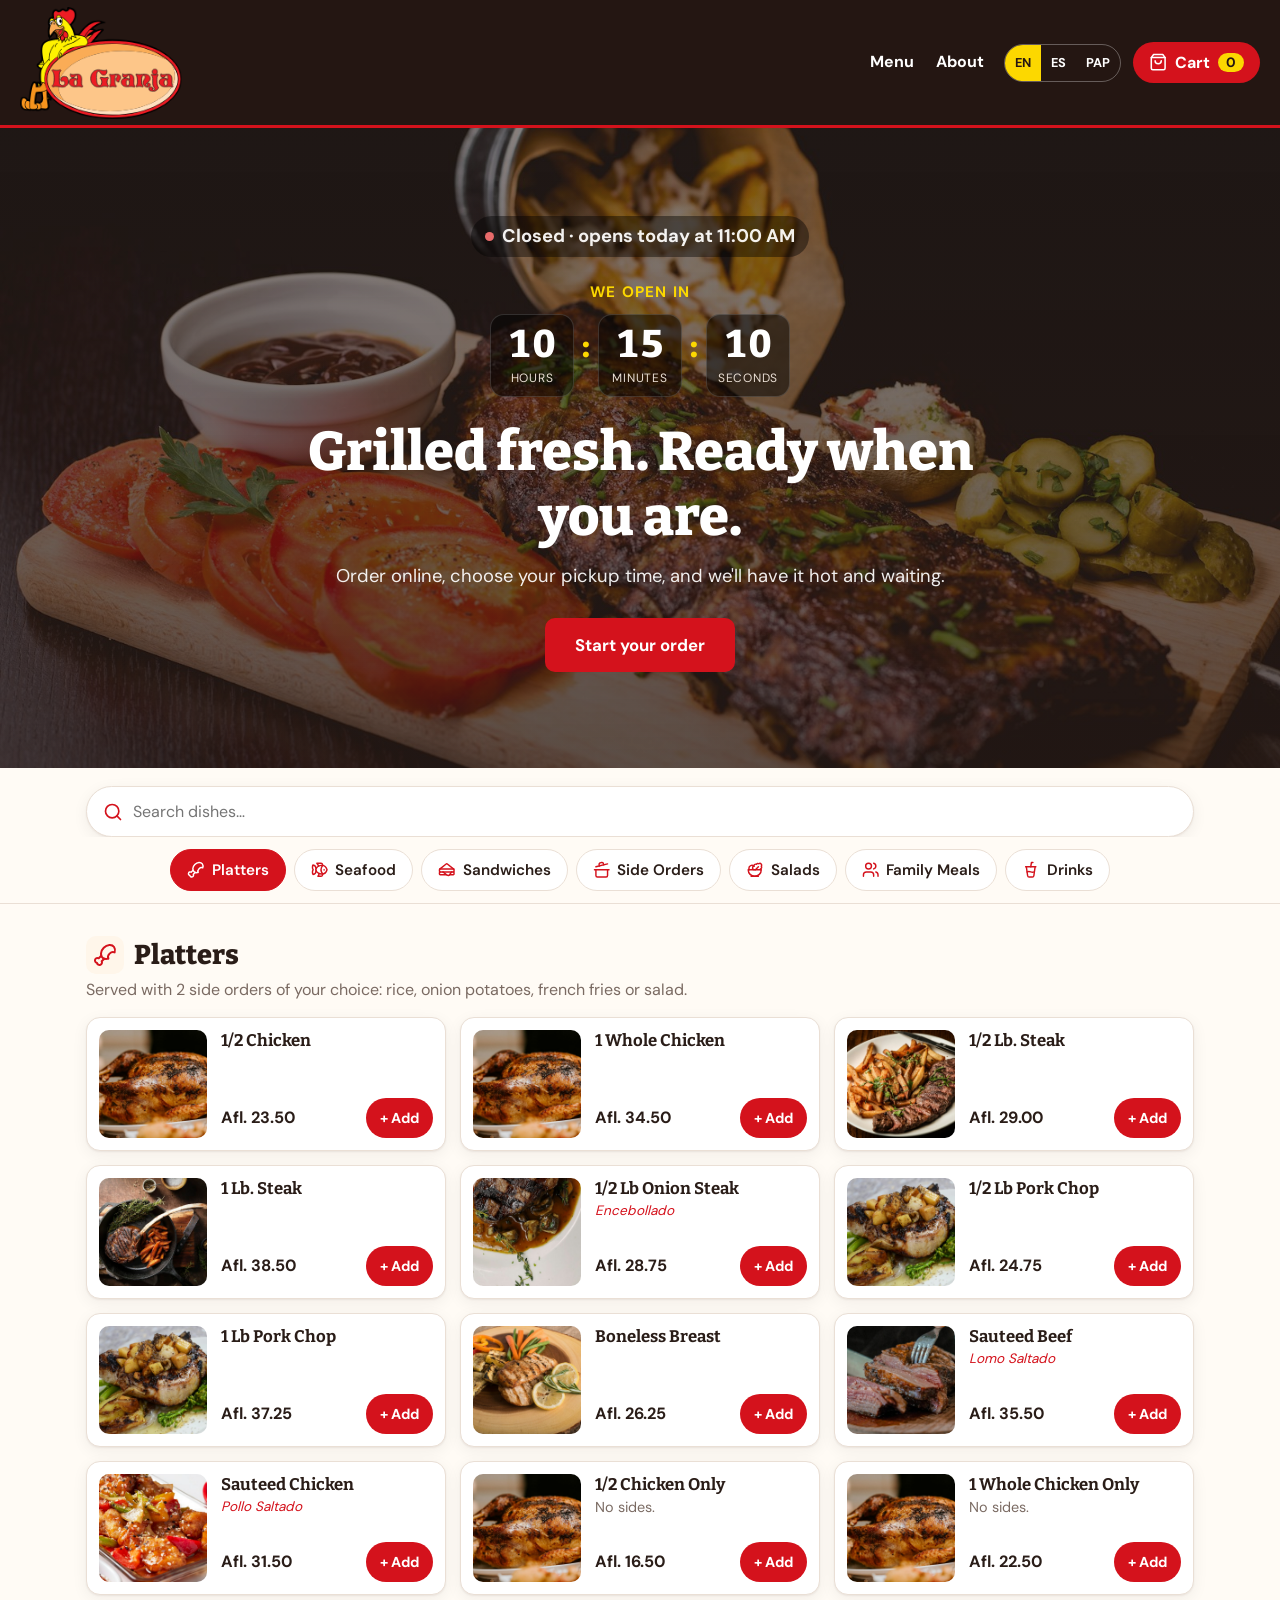
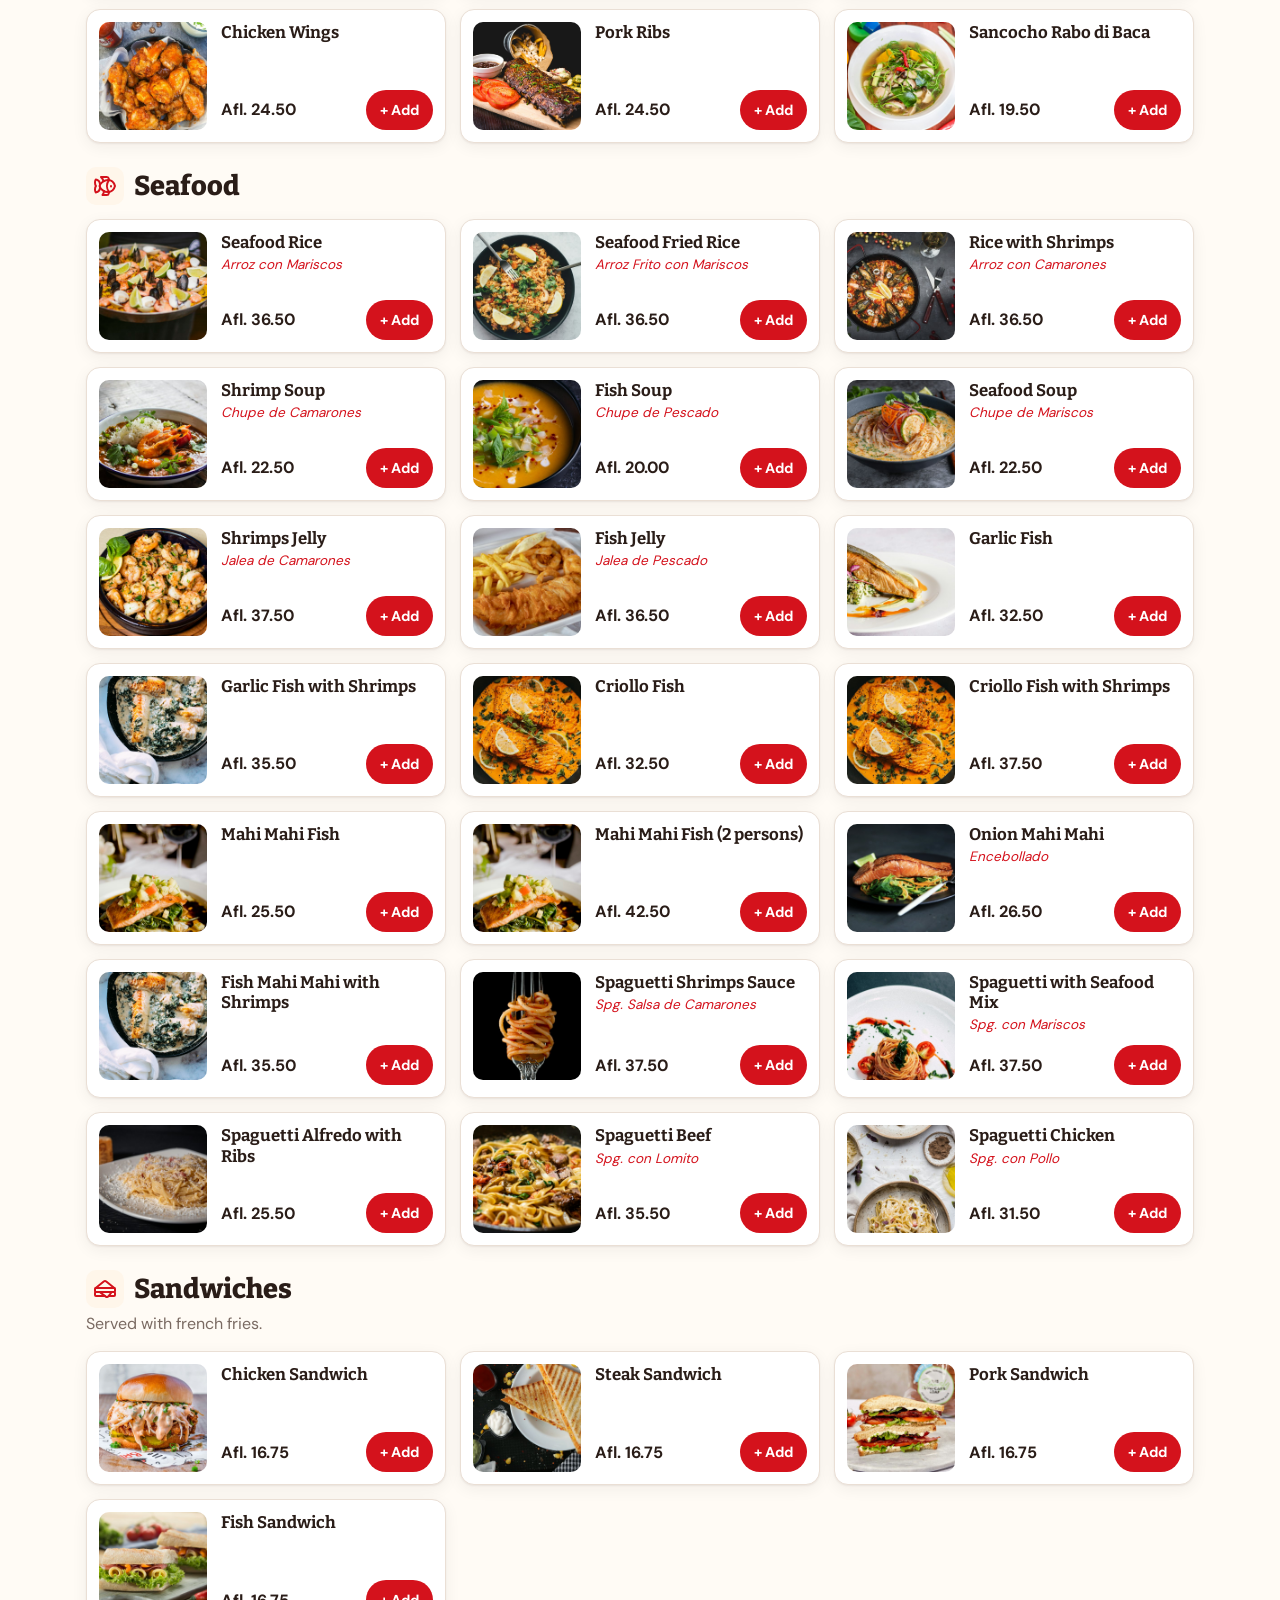
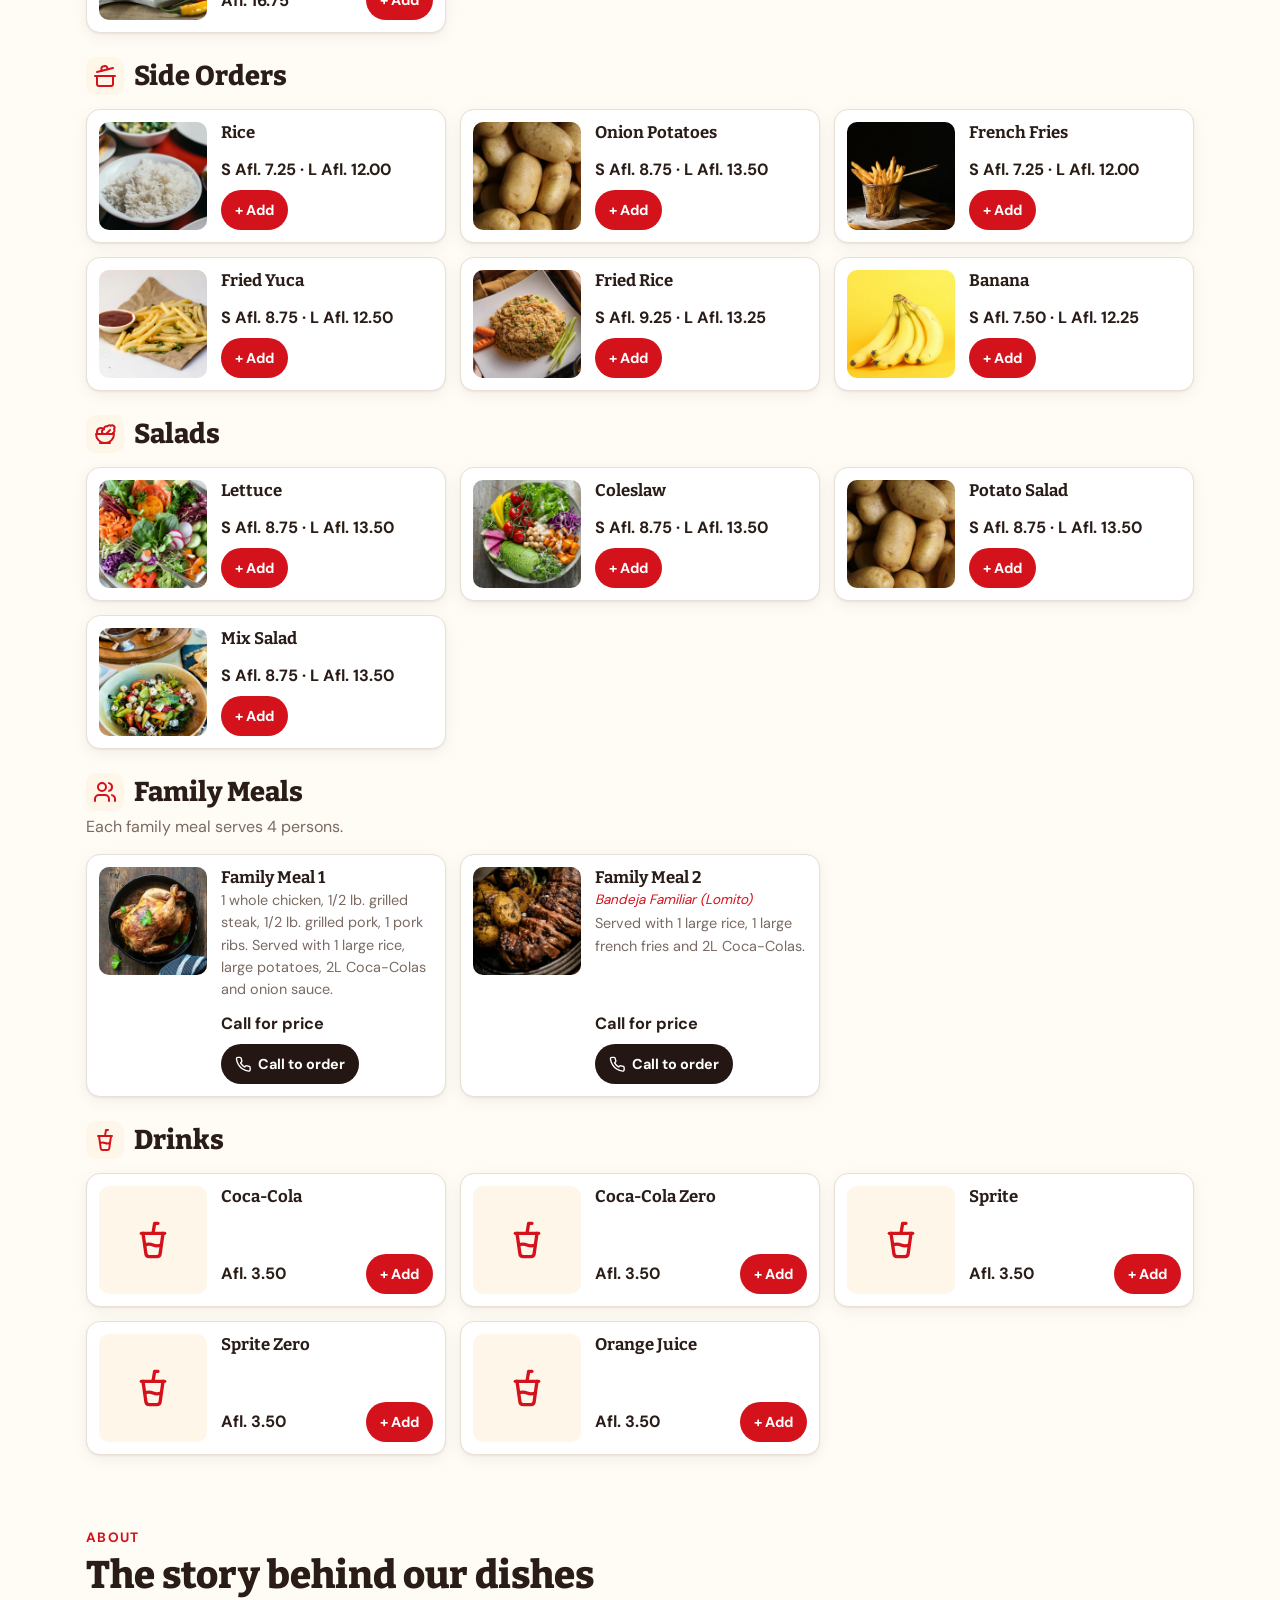
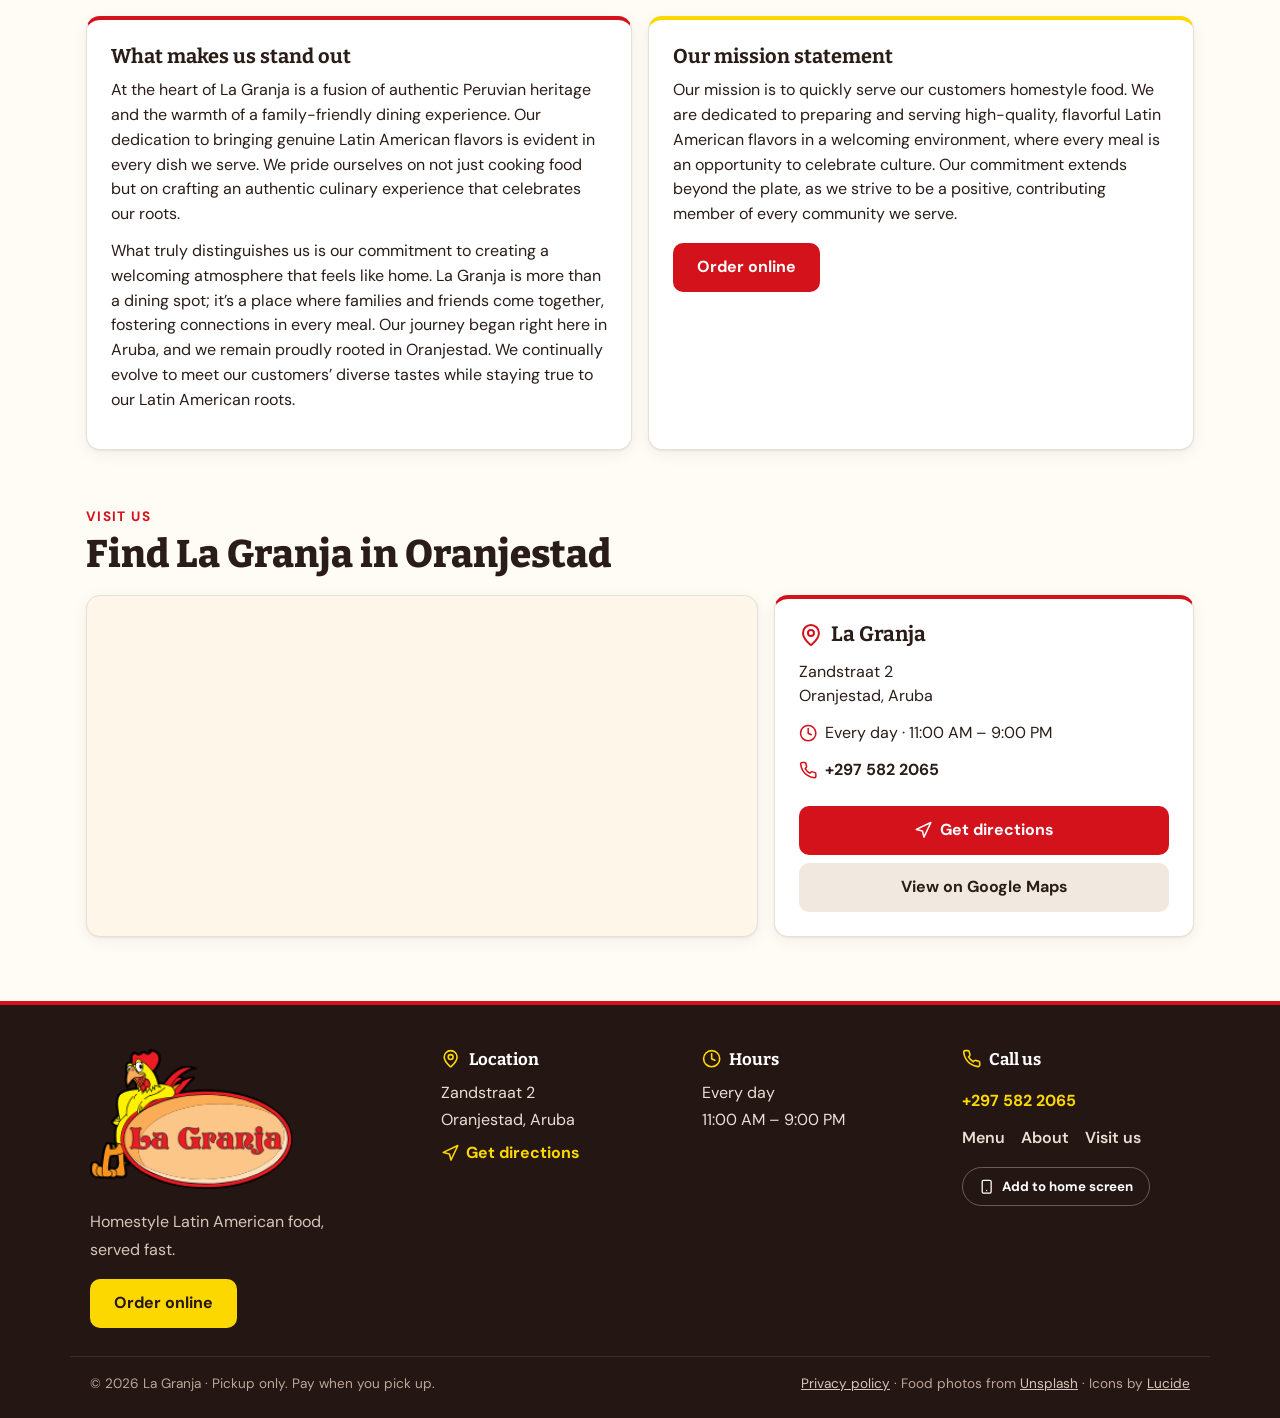
==== commit 3c2be5bb: "Add drinks, menu search, drink suggestion and Add to home screen - New Drinks section: Coca-Cola, Co" ====
--- a/index.html
+++ b/index.html
@@ -4,12 +4,17 @@
   <meta charset="UTF-8">
   <meta name="viewport" content="width=device-width, initial-scale=1.0, viewport-fit=cover">
   <meta name="theme-color" content="#241612">
+  <link rel="manifest" href="manifest.webmanifest">
+  <link rel="apple-touch-icon" href="images/apple-touch-icon.png">
+  <meta name="apple-mobile-web-app-title" content="La Granja">
+  <meta name="mobile-web-app-capable" content="yes">
+  <meta name="apple-mobile-web-app-capable" content="yes">
   <title>La Granja | Order for Pickup</title>
   <link rel="icon" type="image/png" href="images/logo.png">
   <meta name="description" content="Order chicken, steak, seafood and more online from La Granja at Zandstraat 2, Oranjestad, Aruba, and pick it up fresh. Open every day 11:00 AM – 9:00 PM.">
   <link rel="preload" href="fonts/dm-sans-latin-400-normal.woff2" as="font" type="font/woff2" crossorigin>
   <link rel="preload" href="fonts/bitter-latin-800-normal.woff2" as="font" type="font/woff2" crossorigin>
-  <link rel="stylesheet" href="style.css?v=28">
+  <link rel="stylesheet" href="style.css?v=30">
 </head>
 <body>
   <!-- Icons: Lucide v0.460.0 (https://lucide.dev), ISC License.
@@ -34,6 +39,13 @@
     <symbol id="i-x" viewBox="0 0 24 24"><path d="M18 6 6 18" /> <path d="m6 6 12 12" /></symbol>
     <symbol id="i-circle-check" viewBox="0 0 24 24"><circle cx="12" cy="12" r="10" /> <path d="m9 12 2 2 4-4" /></symbol>
     <symbol id="i-circle-x" viewBox="0 0 24 24"><circle cx="12" cy="12" r="10" /> <path d="m15 9-6 6" /> <path d="m9 9 6 6" /></symbol>
+    <symbol id="i-cup-soda" viewBox="0 0 24 24"><path d="m6 8 1.75 12.28a2 2 0 0 0 2 1.72h4.54a2 2 0 0 0 2-1.72L18 8" /> <path d="M5 8h14" /> <path d="M7 15a6.47 6.47 0 0 1 5 0 6.47 6.47 0 0 0 5 0" /> <path d="m12 8 1-6h2" /></symbol>
+    <symbol id="i-search" viewBox="0 0 24 24"><circle cx="11" cy="11" r="8" /> <path d="m21 21-4.3-4.3" /></symbol>
+    <symbol id="i-smartphone" viewBox="0 0 24 24"><rect width="14" height="20" x="5" y="2" rx="2" ry="2" /> <path d="M12 18h.01" /></symbol>
+    <symbol id="i-share" viewBox="0 0 24 24"><path d="M4 12v8a2 2 0 0 0 2 2h12a2 2 0 0 0 2-2v-8" /> <polyline points="16 6 12 2 8 6" /> <line x1="12" x2="12" y1="2" y2="15" /></symbol>
+    <symbol id="i-ellipsis-vertical" viewBox="0 0 24 24"><circle cx="12" cy="12" r="1" /> <circle cx="12" cy="5" r="1" /> <circle cx="12" cy="19" r="1" /></symbol>
+    <symbol id="i-square-plus" viewBox="0 0 24 24"><rect width="18" height="18" x="3" y="3" rx="2" /> <path d="M8 12h8" /> <path d="M12 8v8" /></symbol>
+    <symbol id="i-plus" viewBox="0 0 24 24"><path d="M5 12h14" /> <path d="M12 5v14" /></symbol>
     <symbol id="i-circle-alert" viewBox="0 0 24 24"><circle cx="12" cy="12" r="10" /> <line x1="12" x2="12" y1="8" y2="12" /> <line x1="12" x2="12.01" y1="16" y2="16" /></symbol>
   </svg>
 
@@ -82,8 +94,20 @@
 
   <!-- ===== CATEGORY TABS ===== -->
   <!-- The category bar only sticks while scrolling through the menu -->
+  <!-- ===== SEARCH ===== -->
+  <div class="search-wrap">
+    <label class="search" for="menuSearch">
+      <svg class="icon" aria-hidden="true"><use href="#i-search"/></svg>
+      <input type="search" id="menuSearch" placeholder="Search dishes…" data-i18n-placeholder="search_ph"
+             autocomplete="off" enterkeyhint="search" aria-label="Search dishes" data-i18n-aria="search_ph">
+      <button type="button" class="search-clear" id="searchClear" hidden aria-label="Clear" data-i18n-aria="search_clear"><svg class="icon" aria-hidden="true"><use href="#i-x"/></svg></button>
+    </label>
+  </div>
+
   <div class="menu-wrap">
     <nav class="tabs" id="menu"></nav>
+
+    <p class="search-empty" id="searchEmpty" hidden></p>
 
     <!-- ===== MENU (filled in by script.js) ===== -->
     <main class="menu" id="menuList"></main>
@@ -156,6 +180,7 @@
           <a href="#about" data-i18n="nav_about">About</a>
           <a href="#find-us" data-i18n="find_kicker">Visit us</a>
         </nav>
+        <button type="button" class="install-btn" data-install hidden><svg class="icon" aria-hidden="true"><use href="#i-smartphone"/></svg> <span data-i18n="install_btn">Add to home screen</span></button>
       </div>
     </div>
     <div class="footer-bottom">
@@ -183,6 +208,9 @@
     <div id="receipt" class="receipt" hidden></div>
 
     <div id="cartItems" class="cart-items"></div>
+
+    <!-- Drink suggestion (shown when there's no drink in the order) -->
+    <div class="drink-ask" id="drinkAsk" hidden></div>
 
     <!-- Promo code -->
     <div class="promo" id="promoBox">
@@ -266,7 +294,18 @@
 
   <div class="toast" id="toast" role="status"></div>
 
-  <script src="i18n.js?v=28"></script>
-  <script src="script.js?v=28"></script>
+  <!-- ===== "ADD TO HOME SCREEN" STEPS ===== -->
+  <div class="install-sheet" id="installSheet" role="dialog" aria-modal="true" aria-labelledby="installTitle" hidden>
+    <div class="install-box">
+      <img src="images/icon-192.png" alt="" class="install-icon">
+      <h3 id="installTitle" data-i18n="install_title">Add La Granja to your phone</h3>
+      <p data-i18n="install_why">Order faster next time: La Granja opens like an app from your home screen.</p>
+      <ol class="install-steps" id="installSteps"></ol>
+      <button type="button" class="btn btn-full" id="installClose" data-i18n="install_close">Got it</button>
+    </div>
+  </div>
+
+  <script src="i18n.js?v=30"></script>
+  <script src="script.js?v=30"></script>
 </body>
 </html>
--- a/style.css
+++ b/style.css
@@ -191,6 +191,28 @@
   .cd-sep { font-size: 1.6rem; padding-top: 6px; }
 }
 
+/* ===== MENU SEARCH ===== */
+.search-wrap { max-width: 1140px; margin: 0 auto; padding: 18px 16px 0; }
+.search {
+  display: flex; align-items: center; gap: 10px;
+  background: #fff; border: 1px solid var(--border); border-radius: 999px;
+  padding: 4px 6px 4px 16px; box-shadow: var(--shadow); cursor: text;
+}
+.search:focus-within { border-color: var(--brand); outline: 2px solid var(--peach); }
+.search > .icon { color: var(--brand); width: 20px; height: 20px; }
+.search input {
+  flex: 1; min-width: 0; border: 0; outline: 0; background: none;
+  font-family: inherit; font-size: 1rem; padding: 10px 0; color: var(--text);
+}
+.search input::-webkit-search-cancel-button { display: none; }
+.search-clear {
+  display: inline-flex; align-items: center; justify-content: center;
+  width: 36px; height: 36px; border-radius: 50%; border: 0; background: #f5ede6; color: var(--text); cursor: pointer;
+}
+.search-clear[hidden] { display: none; }
+.search-empty { max-width: 1140px; margin: 24px auto 0; padding: 0 16px; color: var(--muted); font-weight: 600; text-align: center; }
+.search-empty[hidden], .menu-section[hidden], .item[hidden], .tab[hidden] { display: none; }
+
 /* ===== STICKY CATEGORY BAR ===== */
 .tabs {
   position: sticky; top: var(--header-h); z-index: 15;
@@ -377,6 +399,60 @@
 .qty button:hover { border-color: var(--brand); color: var(--brand); }
 .cart-total { display: flex; justify-content: space-between; font-size: 1.25rem; padding: 16px 0; }
 .cart-total strong { font-family: var(--font-heading); }
+
+/* ===== "WOULD YOU LIKE A DRINK?" ===== */
+.drink-ask {
+  margin-top: 14px; padding: 14px; border-radius: 14px;
+  background: var(--cream); border: 1px solid var(--peach);
+  display: flex; flex-direction: column; gap: 10px;
+}
+.drink-ask[hidden] { display: none; }
+.drink-ask-head { display: flex; gap: 10px; align-items: center; }
+.drink-ask-head .icon { width: 30px; height: 30px; color: var(--brand); flex-shrink: 0; }
+.drink-ask-head strong { display: block; font-size: 1.05rem; }
+.drink-ask-head span { color: var(--muted); font-size: .9rem; }
+.drink-chips { display: flex; flex-wrap: wrap; gap: 8px; }
+.drink-chip {
+  display: inline-flex; align-items: center; gap: 6px; min-height: 40px;
+  padding: 8px 14px; border-radius: 999px; border: 1px solid var(--brand);
+  background: #fff; color: var(--brand); font-family: inherit; font-weight: 700; font-size: .9rem; cursor: pointer;
+}
+.drink-chip small { color: var(--muted); font-weight: 600; }
+.drink-chip:hover { background: var(--brand); color: #fff; }
+.drink-chip:hover small { color: #ffe1d6; }
+.drink-no { align-self: flex-start; background: none; border: 0; color: var(--muted); text-decoration: underline; font: inherit; cursor: pointer; padding: 4px 0; }
+.drink-ask.nudge { animation: nudge .6s ease 2; border-color: var(--brand); }
+@keyframes nudge { 0%, 100% { transform: translateX(0); } 25% { transform: translateX(-6px); } 75% { transform: translateX(6px); } }
+.cart.showing-receipt .drink-ask { display: none; }
+
+/* ===== ADD TO HOME SCREEN ===== */
+.install-btn {
+  display: inline-flex; align-items: center; gap: 8px; margin-top: 16px;
+  padding: 10px 16px; border-radius: 999px; border: 1px solid rgba(255,255,255,.3);
+  background: transparent; color: #fff; font-family: inherit; font-weight: 700; cursor: pointer;
+}
+.install-btn:hover { border-color: var(--yellow); color: var(--yellow); }
+.install-btn[hidden] { display: none; }
+.install-btn-light { margin-top: 0; justify-content: center; border-color: var(--border); color: var(--text); background: #fff; border-radius: 12px; text-align: left; }
+.install-btn-light:hover { border-color: var(--brand); color: var(--brand); }
+.install-btn-light .icon { color: var(--brand); flex-shrink: 0; }
+.install-sheet {
+  position: fixed; inset: 0; z-index: 70; background: rgba(36,22,18,.55);
+  display: flex; align-items: flex-end; justify-content: center; padding: 16px;
+}
+.install-sheet[hidden] { display: none; }
+.install-box {
+  background: #fff; border-radius: 20px; padding: 24px; width: min(440px, 100%);
+  margin-bottom: env(safe-area-inset-bottom); text-align: center;
+  display: flex; flex-direction: column; gap: 12px;
+}
+.install-icon { width: 72px; height: 72px; border-radius: 18px; margin: 0 auto; box-shadow: var(--shadow); }
+.install-box h3 { font-size: 1.35rem; }
+.install-box > p { color: var(--muted); }
+.install-steps { list-style: none; text-align: left; display: flex; flex-direction: column; gap: 10px; margin: 4px 0; counter-reset: step; }
+.install-steps li { display: flex; gap: 12px; align-items: flex-start; background: var(--cream); border-radius: 12px; padding: 12px; }
+.install-steps .icon { width: 22px; height: 22px; color: var(--brand); flex-shrink: 0; margin-top: 1px; }
+@media (min-width: 700px) { .install-sheet { align-items: center; } }
 
 /* ===== PROMO CODE & TOTALS ===== */
 .promo { padding: 14px 0 4px; display: flex; flex-direction: column; gap: 6px; }
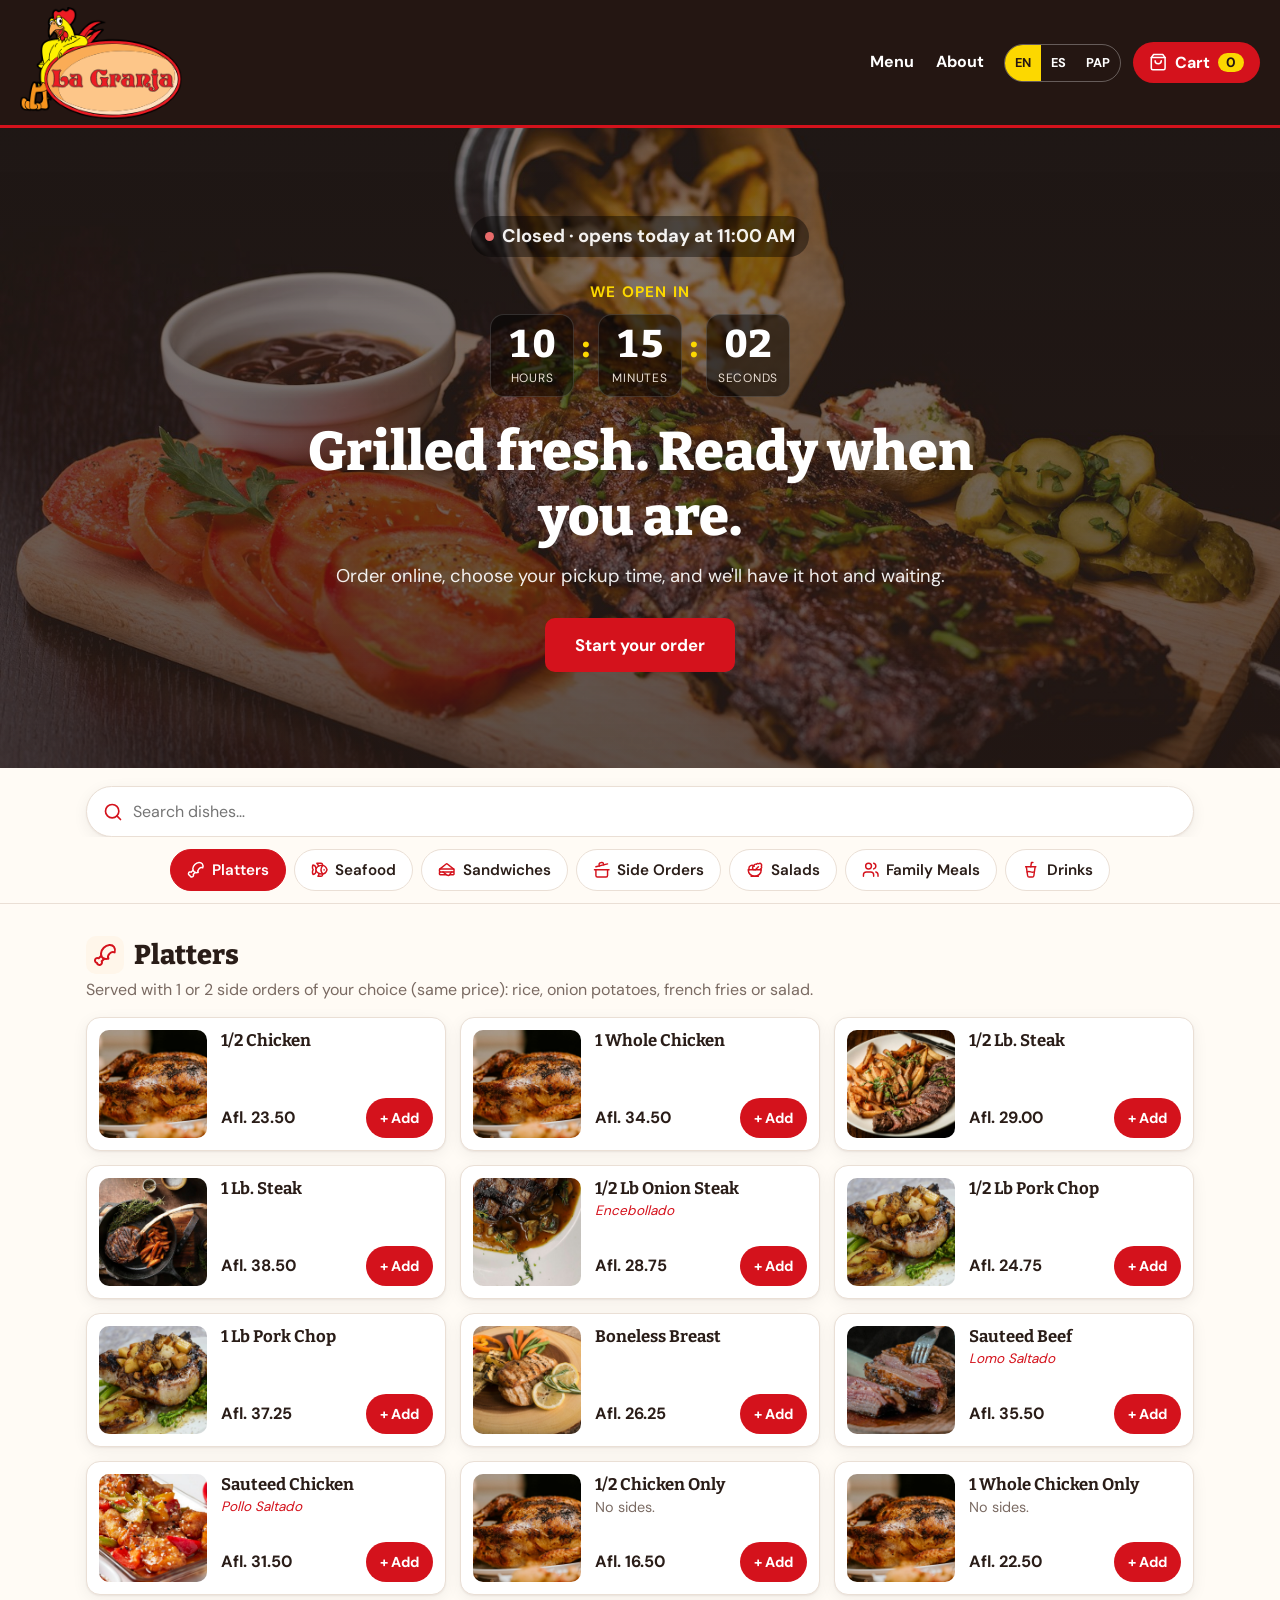
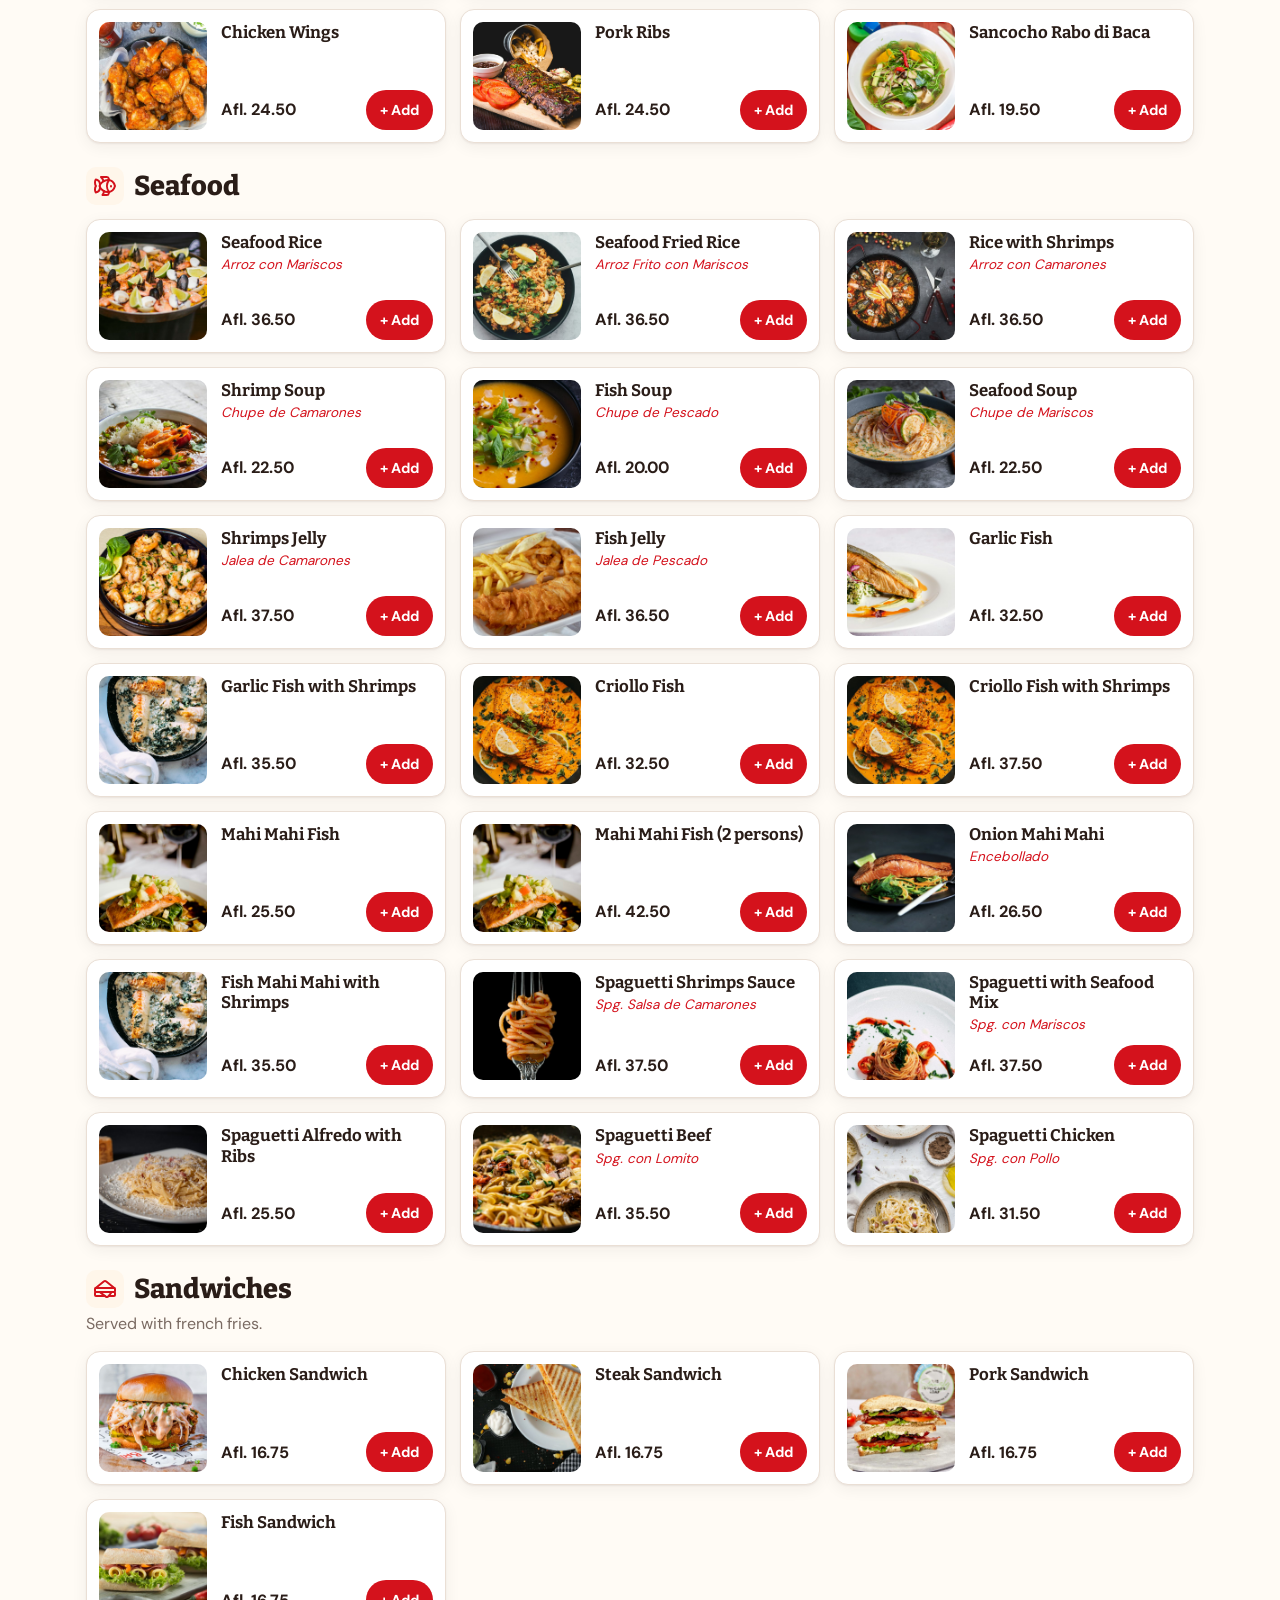
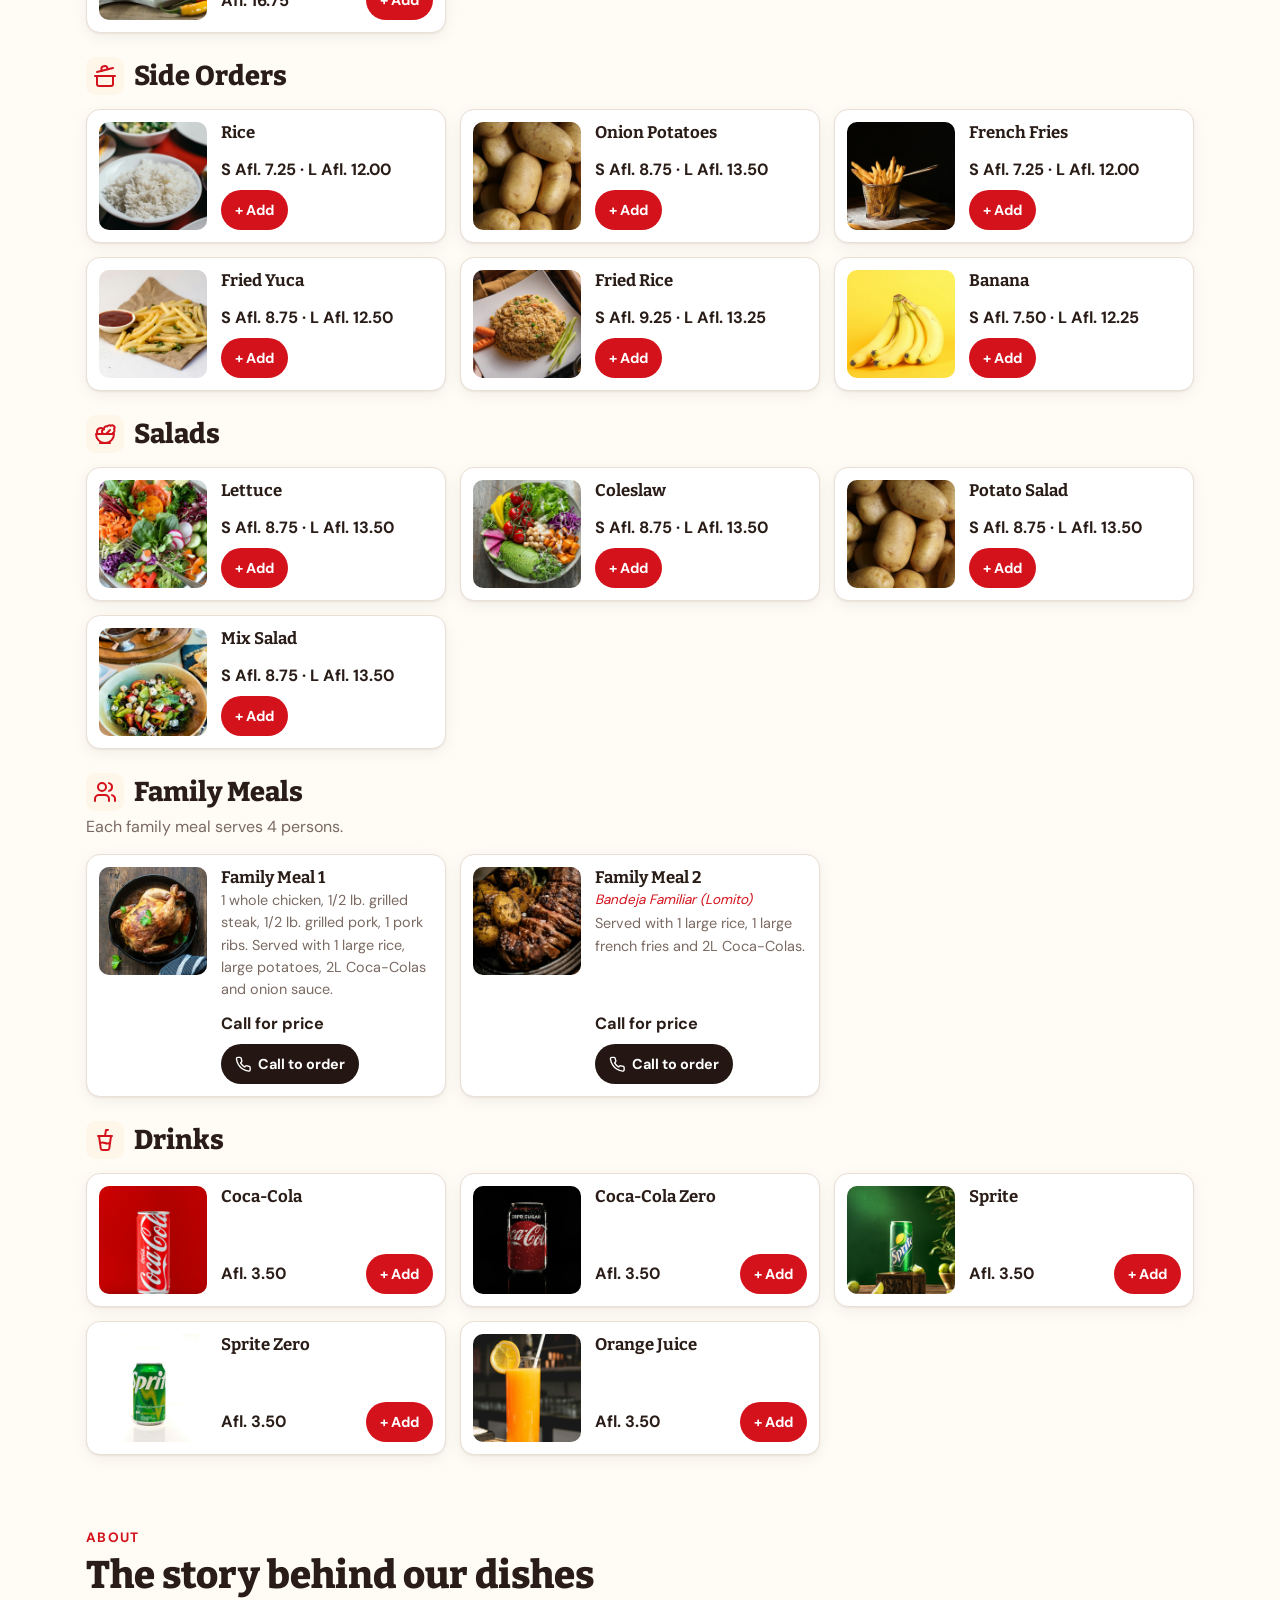
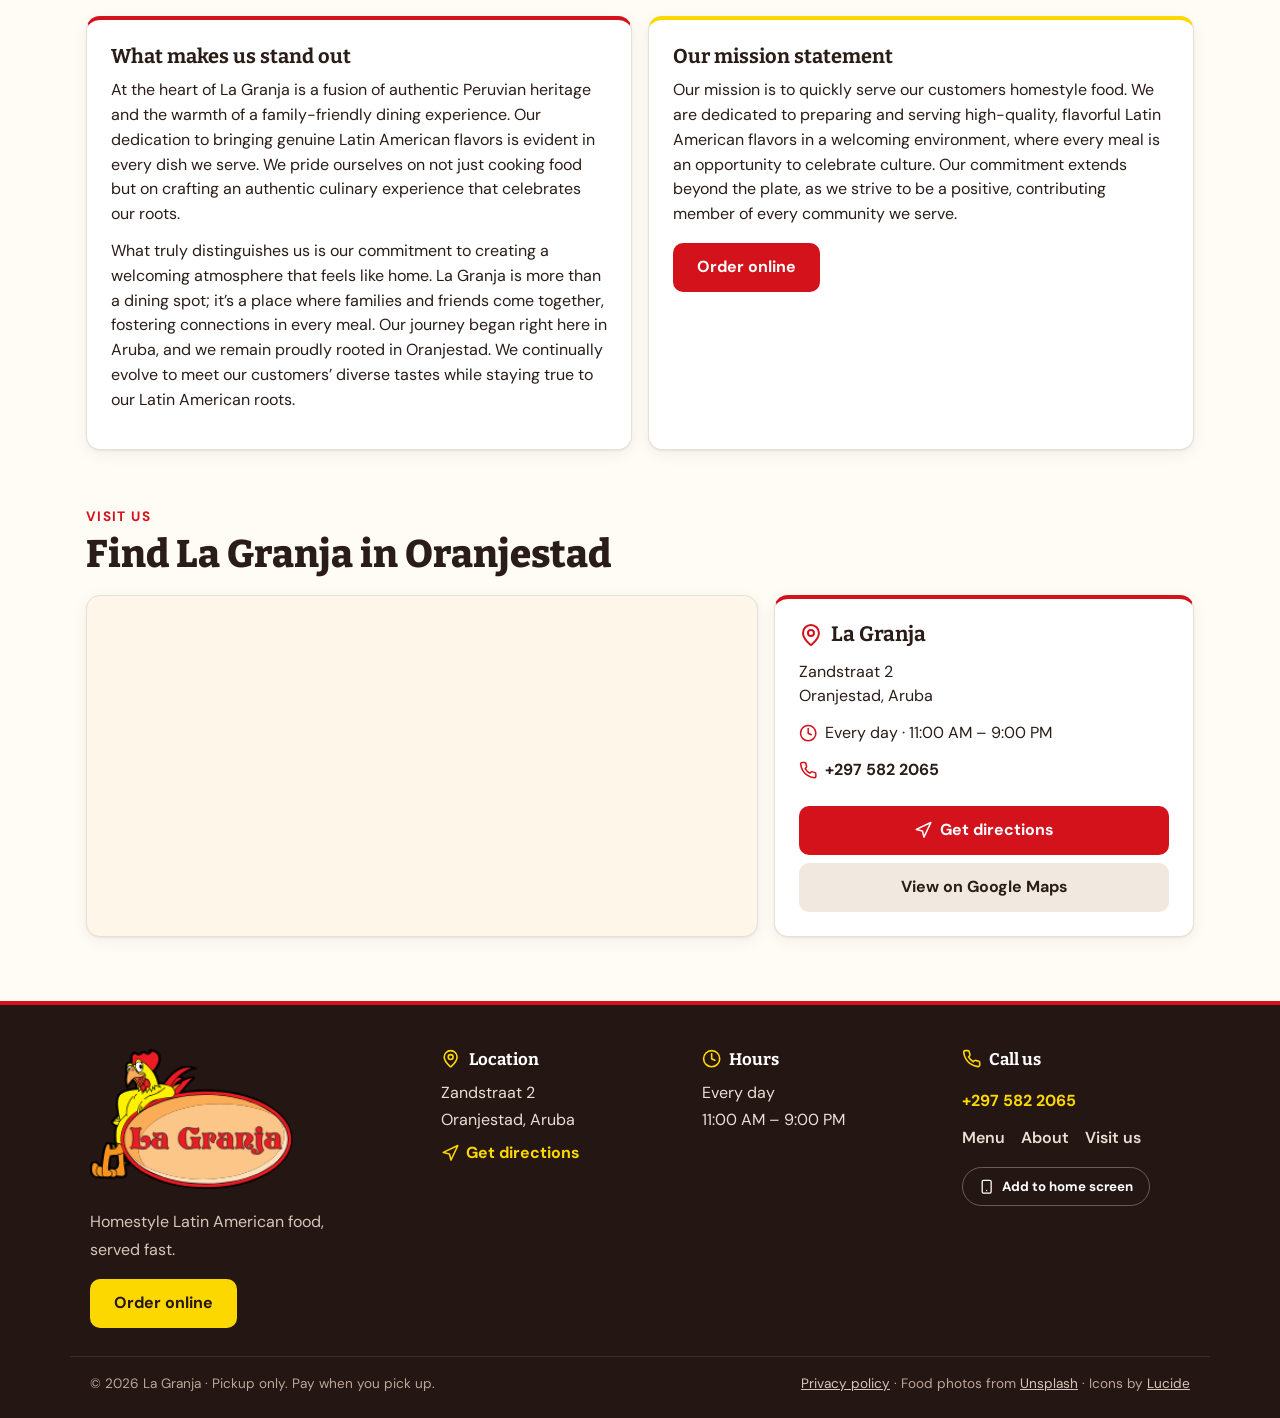
==== commit d18898ed: "Add drink photos and allow 1 or 2 sides on platters - Photos for Coca-Cola, Coca-Cola Zero, Sprite, " ====
--- a/index.html
+++ b/index.html
@@ -14,7 +14,7 @@
   <meta name="description" content="Order chicken, steak, seafood and more online from La Granja at Zandstraat 2, Oranjestad, Aruba, and pick it up fresh. Open every day 11:00 AM – 9:00 PM.">
   <link rel="preload" href="fonts/dm-sans-latin-400-normal.woff2" as="font" type="font/woff2" crossorigin>
   <link rel="preload" href="fonts/bitter-latin-800-normal.woff2" as="font" type="font/woff2" crossorigin>
-  <link rel="stylesheet" href="style.css?v=30">
+  <link rel="stylesheet" href="style.css?v=31">
 </head>
 <body>
   <!-- Icons: Lucide v0.460.0 (https://lucide.dev), ISC License.
@@ -305,7 +305,7 @@
     </div>
   </div>
 
-  <script src="i18n.js?v=30"></script>
-  <script src="script.js?v=30"></script>
+  <script src="i18n.js?v=31"></script>
+  <script src="script.js?v=31"></script>
 </body>
 </html>
--- a/style.css
+++ b/style.css
@@ -537,6 +537,7 @@
 .choice:has(input:checked) { border-color: var(--brand); background: var(--cream); }
 .choice input { width: 18px; height: 18px; accent-color: var(--brand); flex-shrink: 0; }
 .choice-price { margin-left: auto; font-weight: 700; }
+.choice.is-disabled { opacity: .45; cursor: not-allowed; }
 
 .pickup-method { border: 0; display: grid; grid-template-columns: 1fr 1fr; gap: 8px; }
 .pickup-method legend { font-weight: 600; font-size: .95rem; margin-bottom: 6px; }
